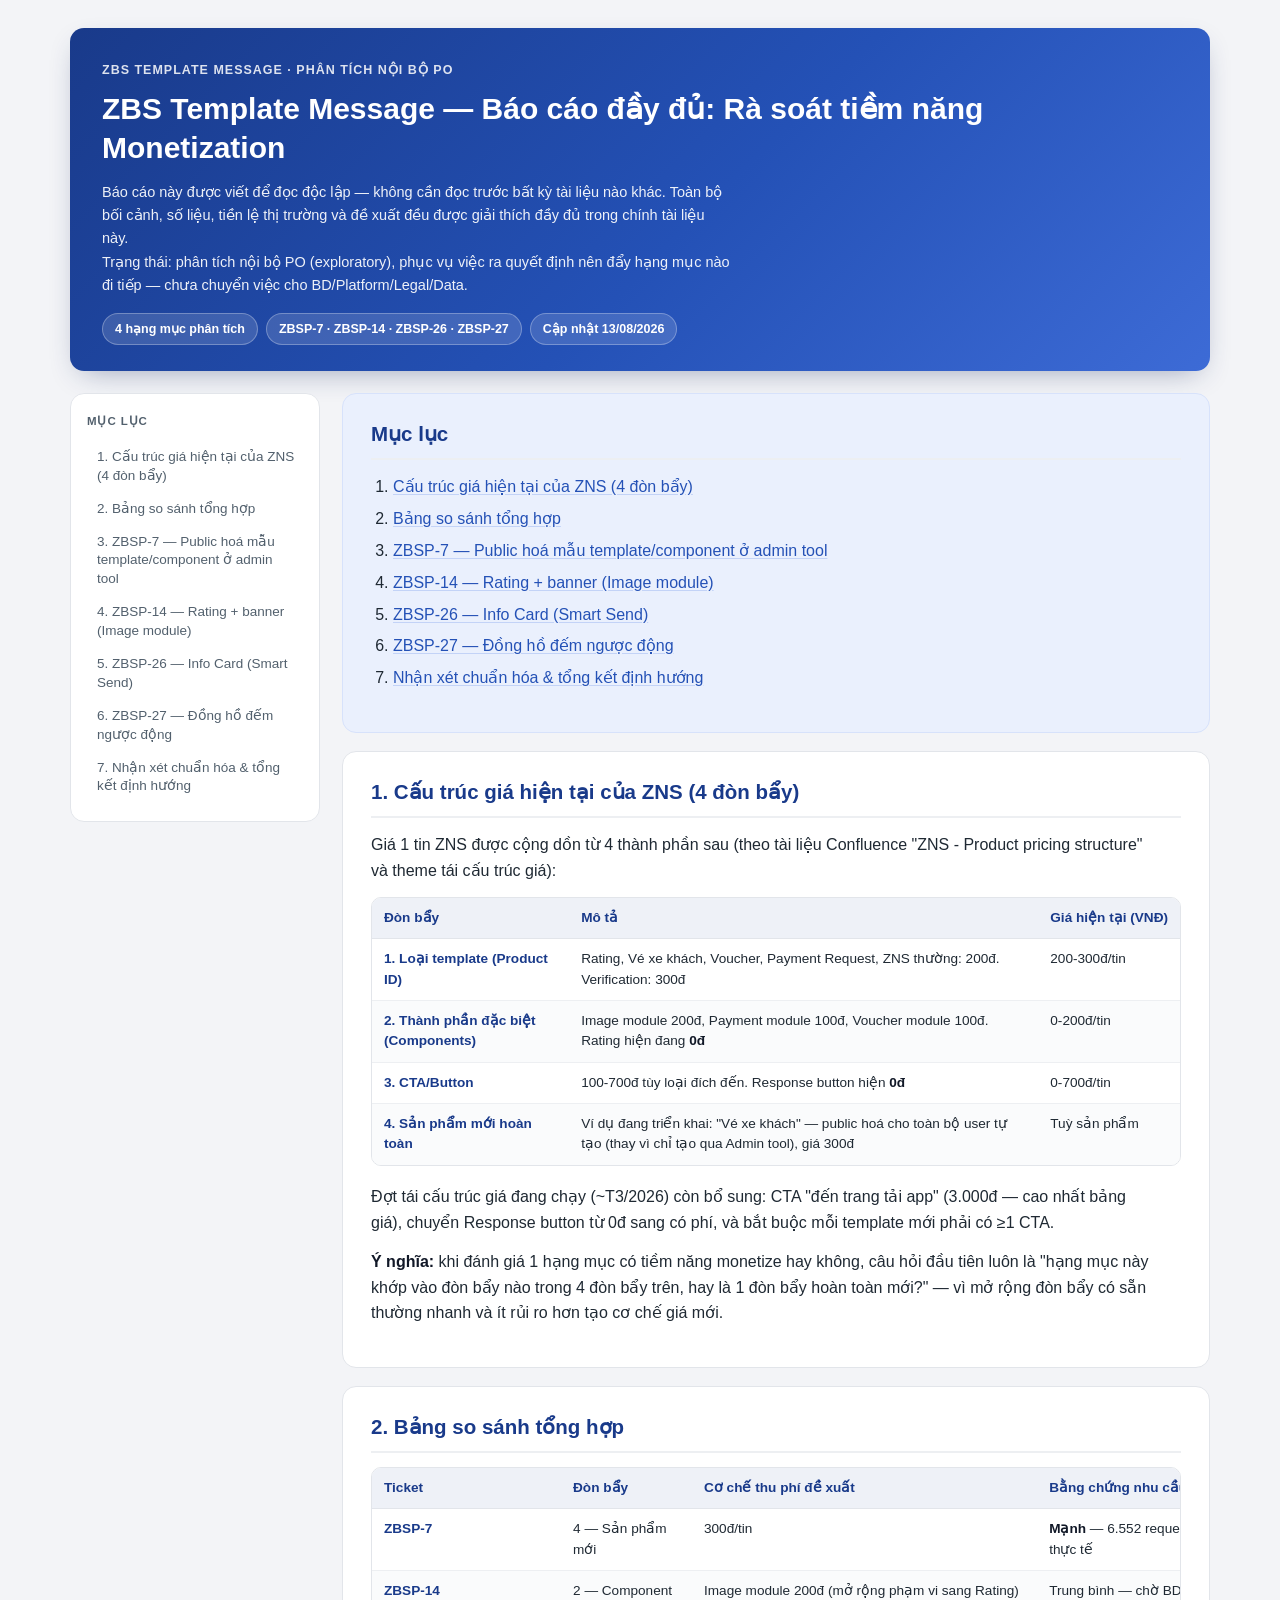
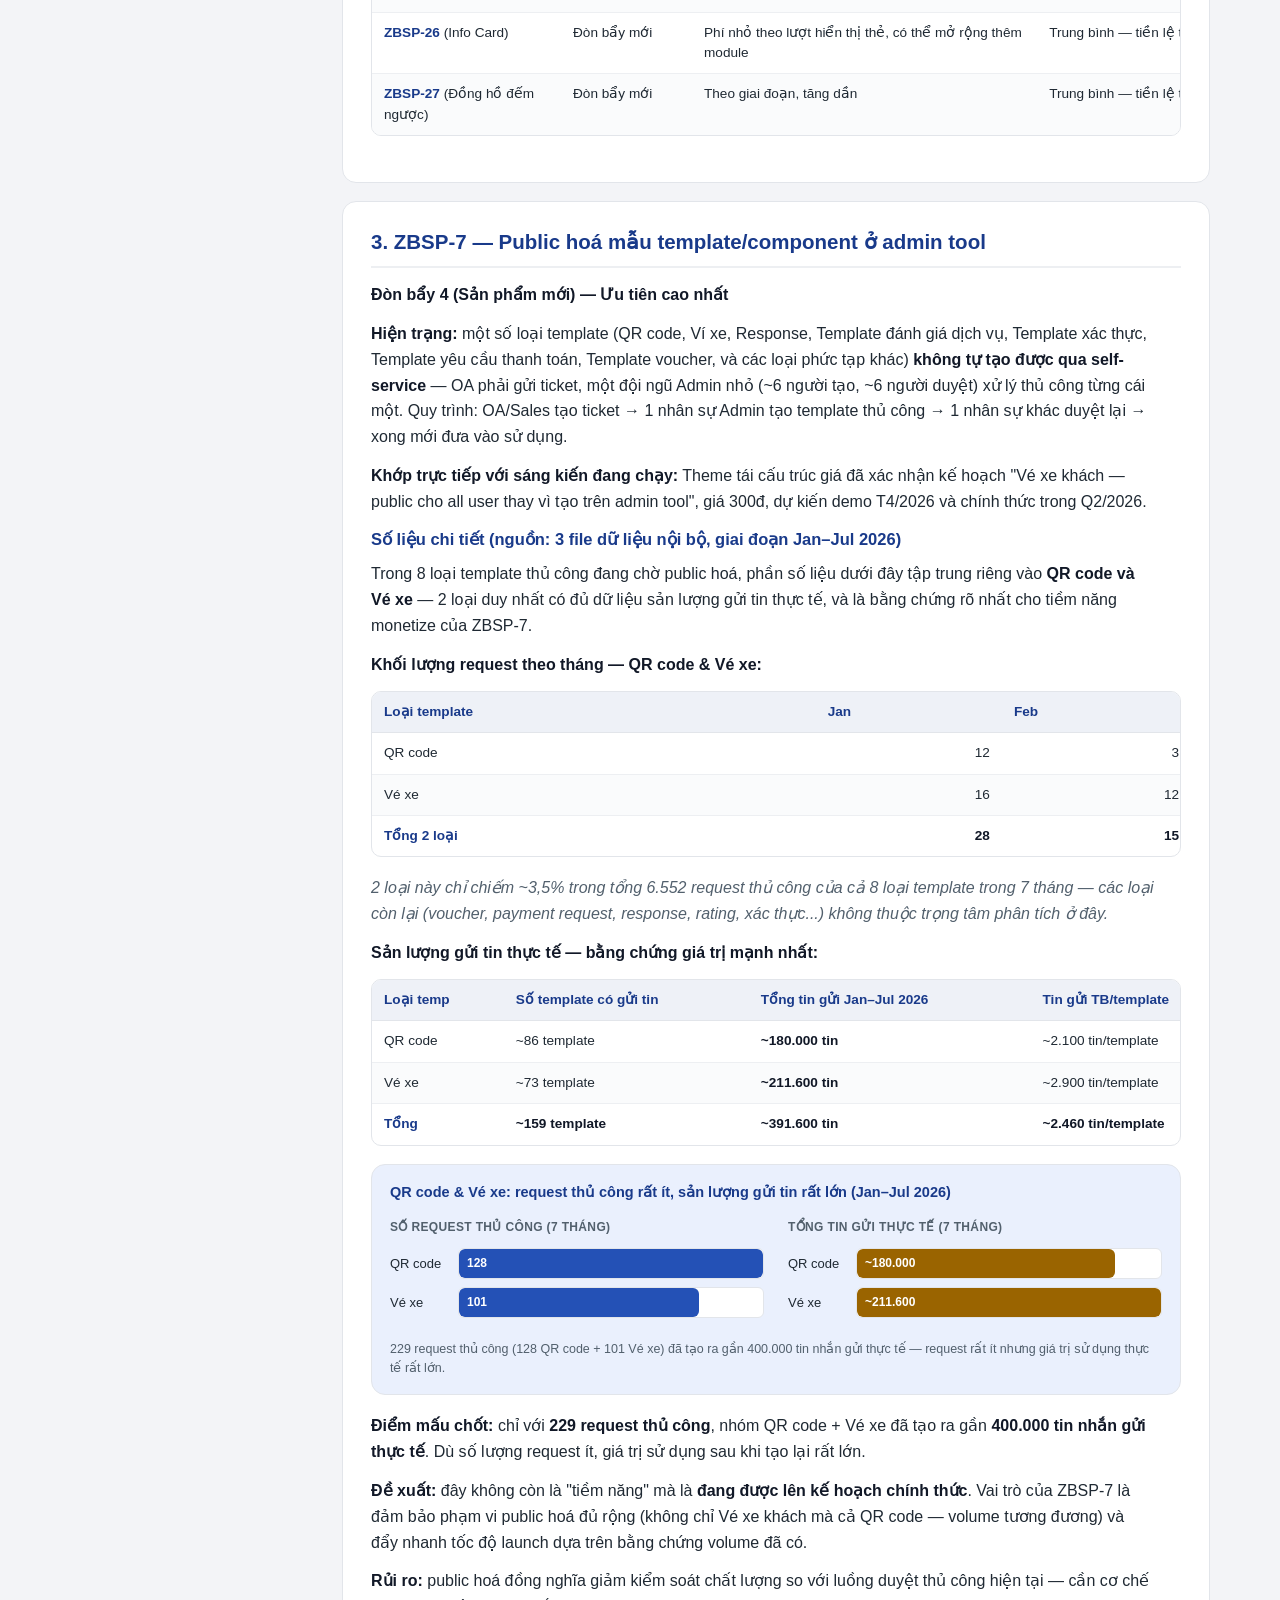
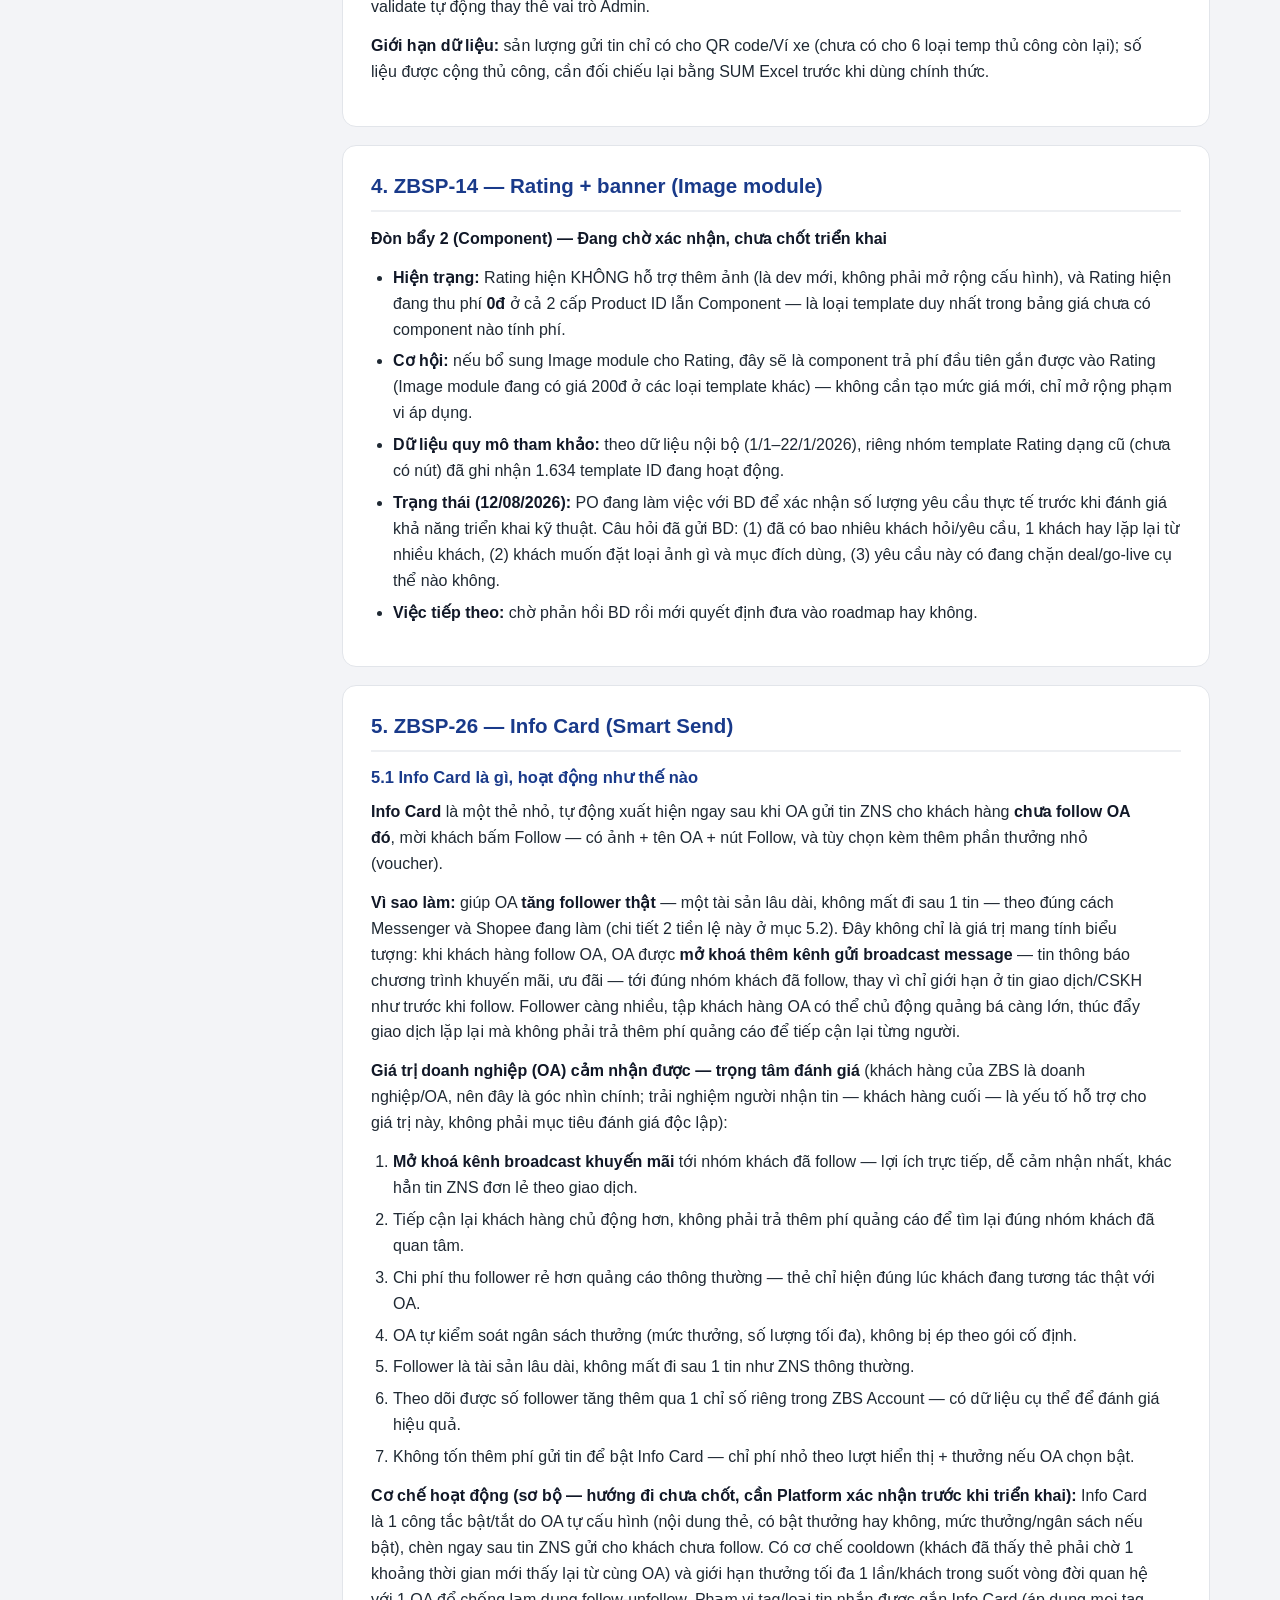
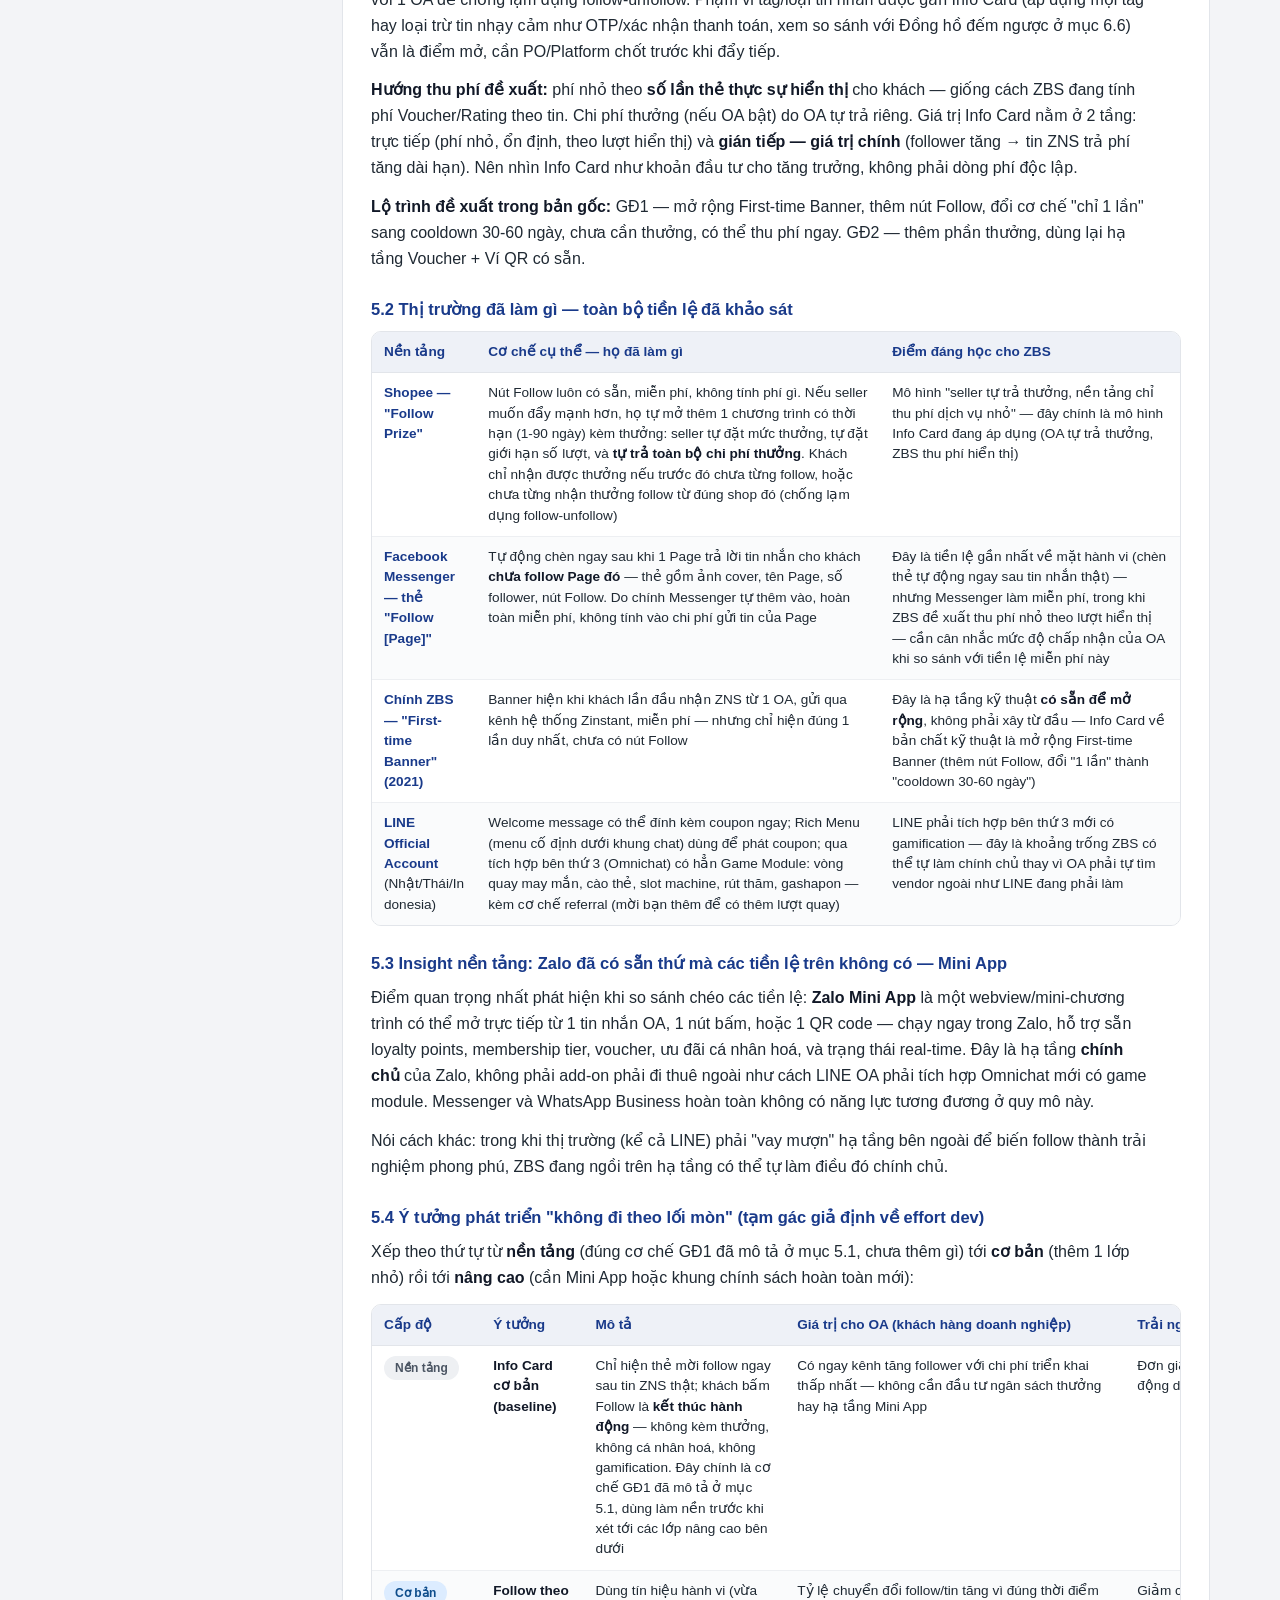
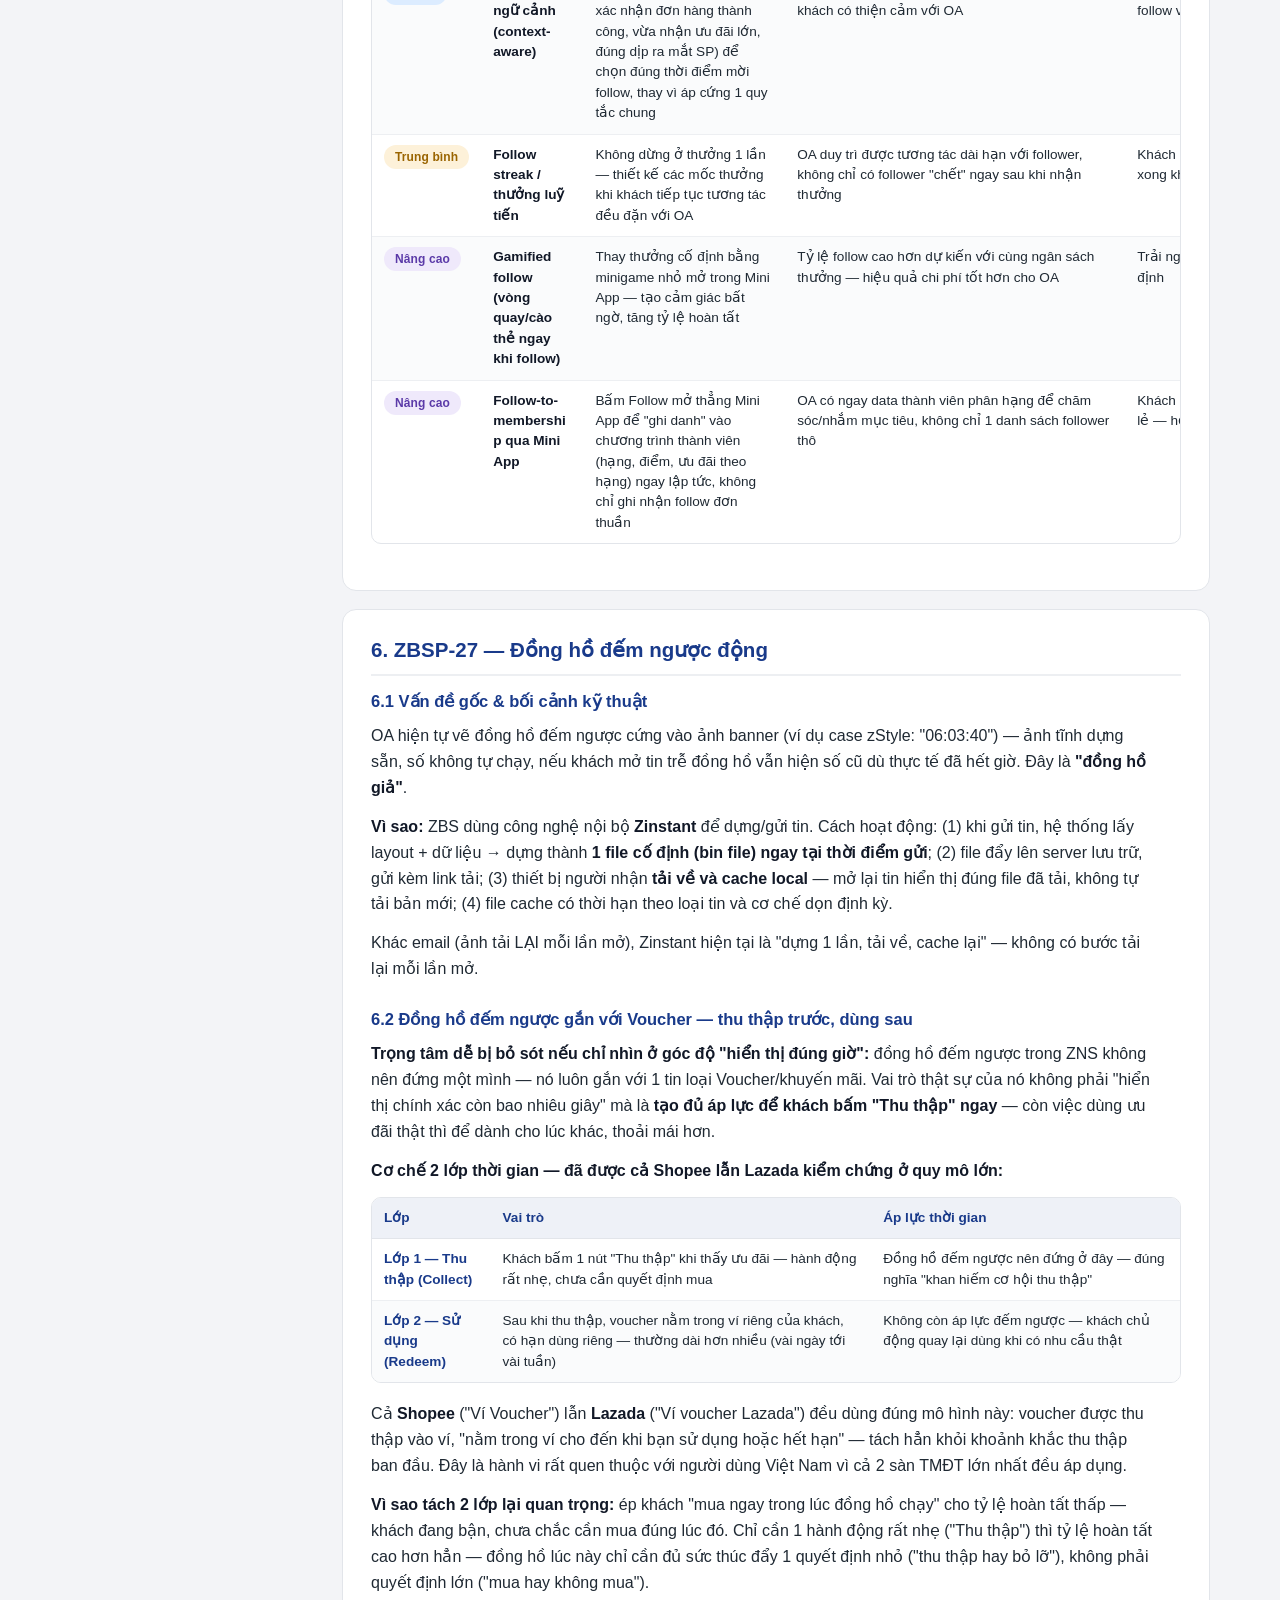
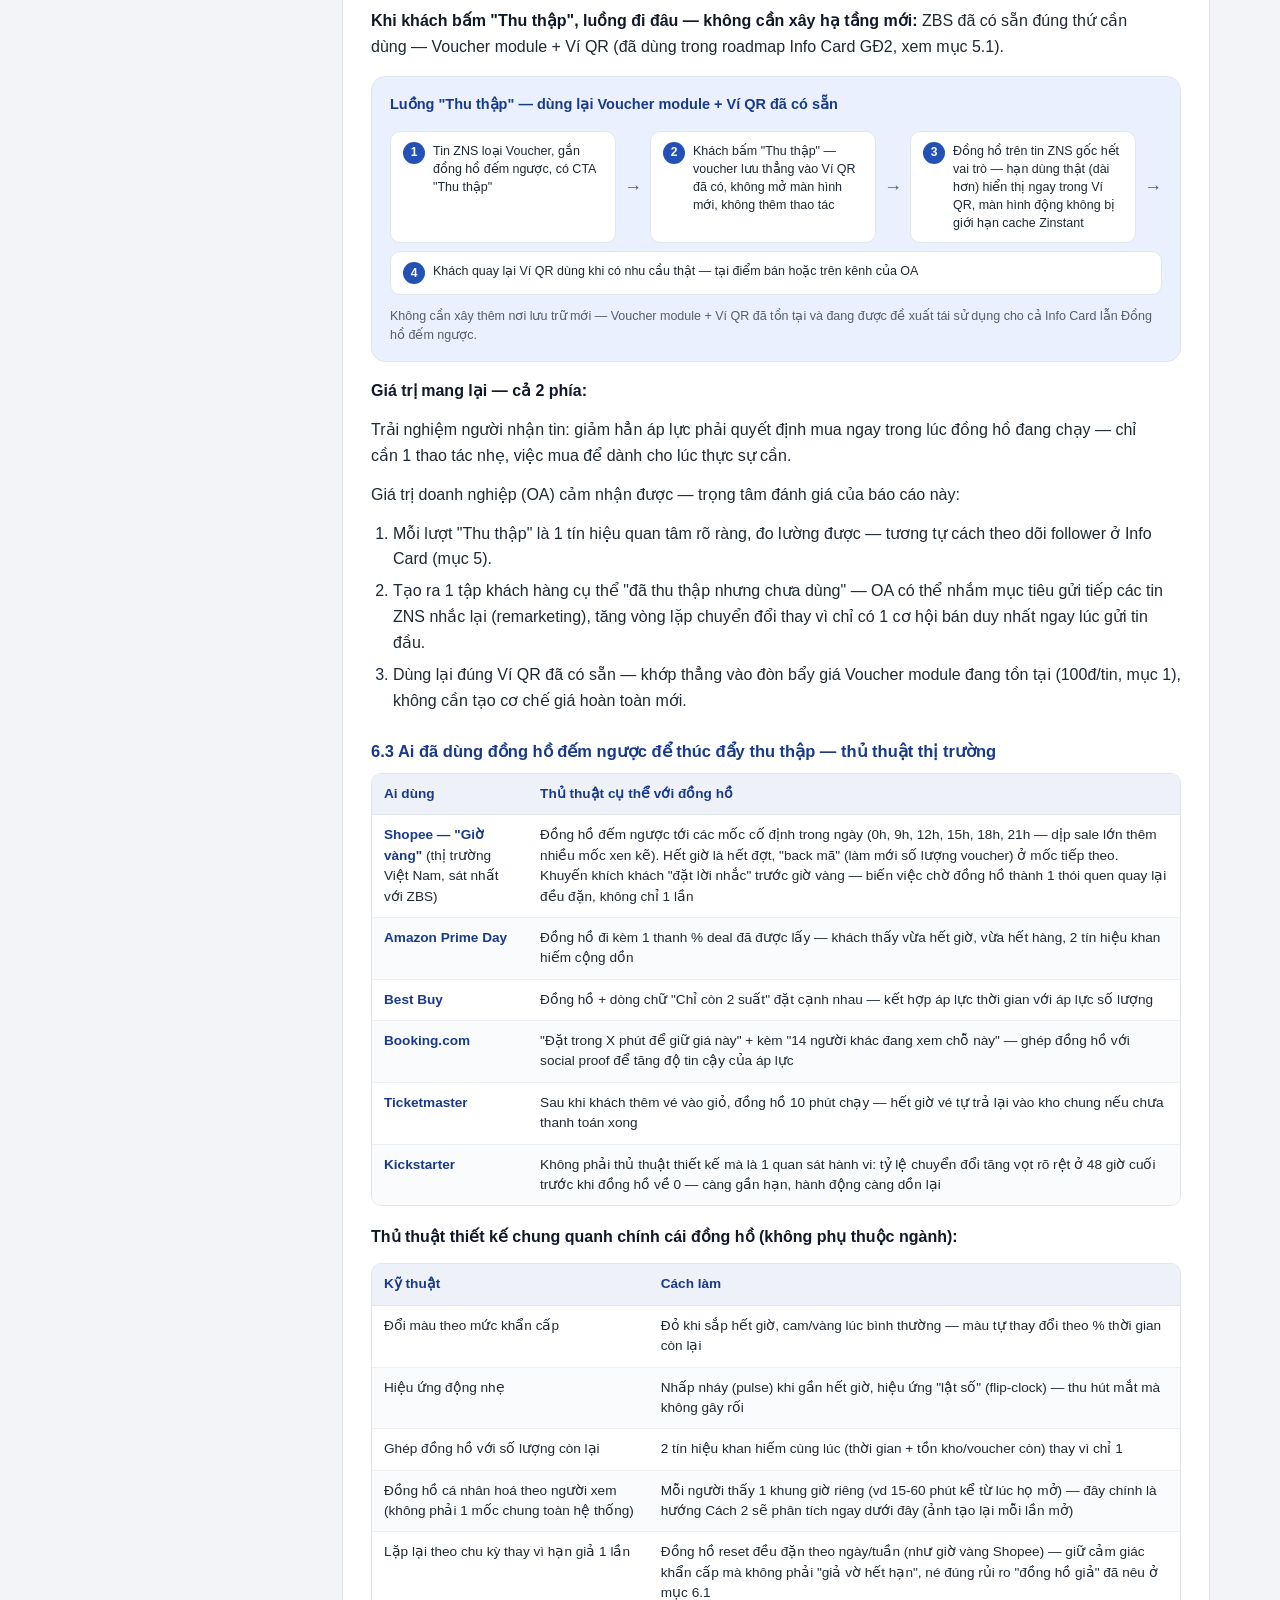
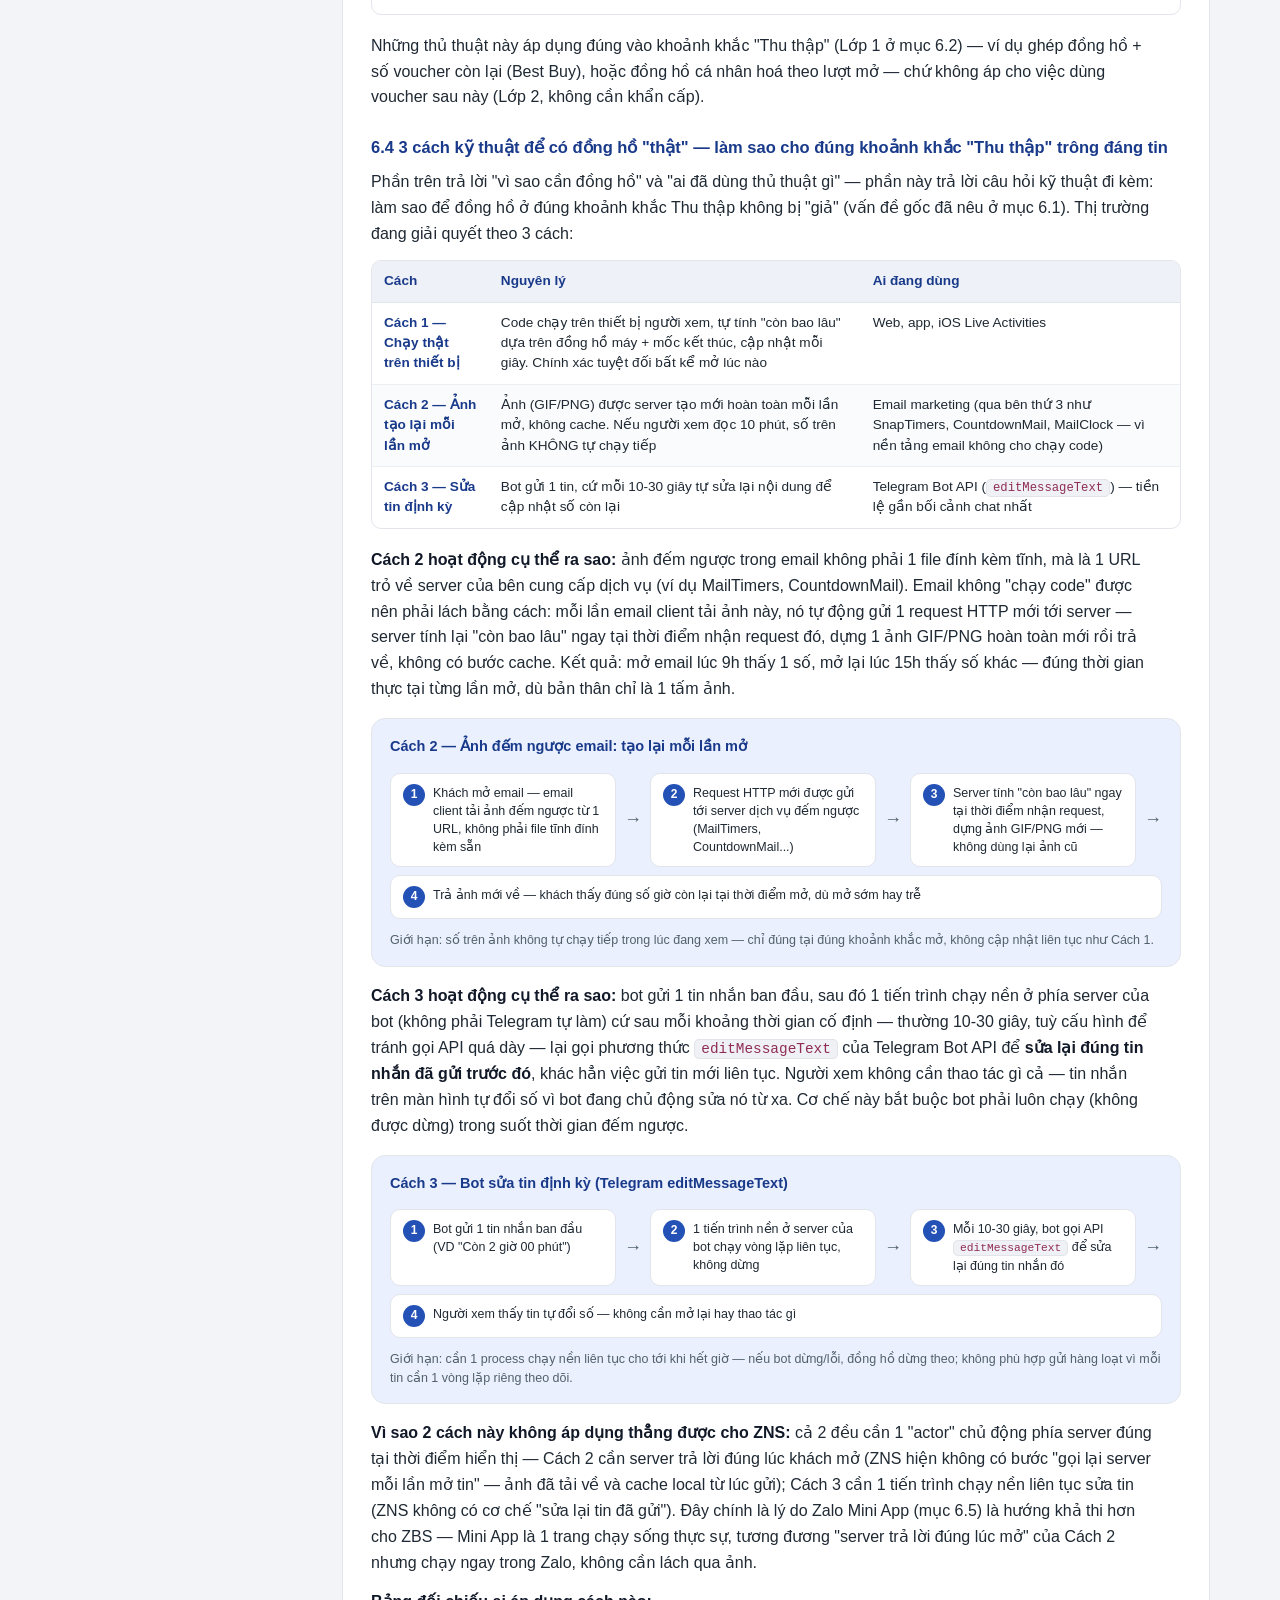
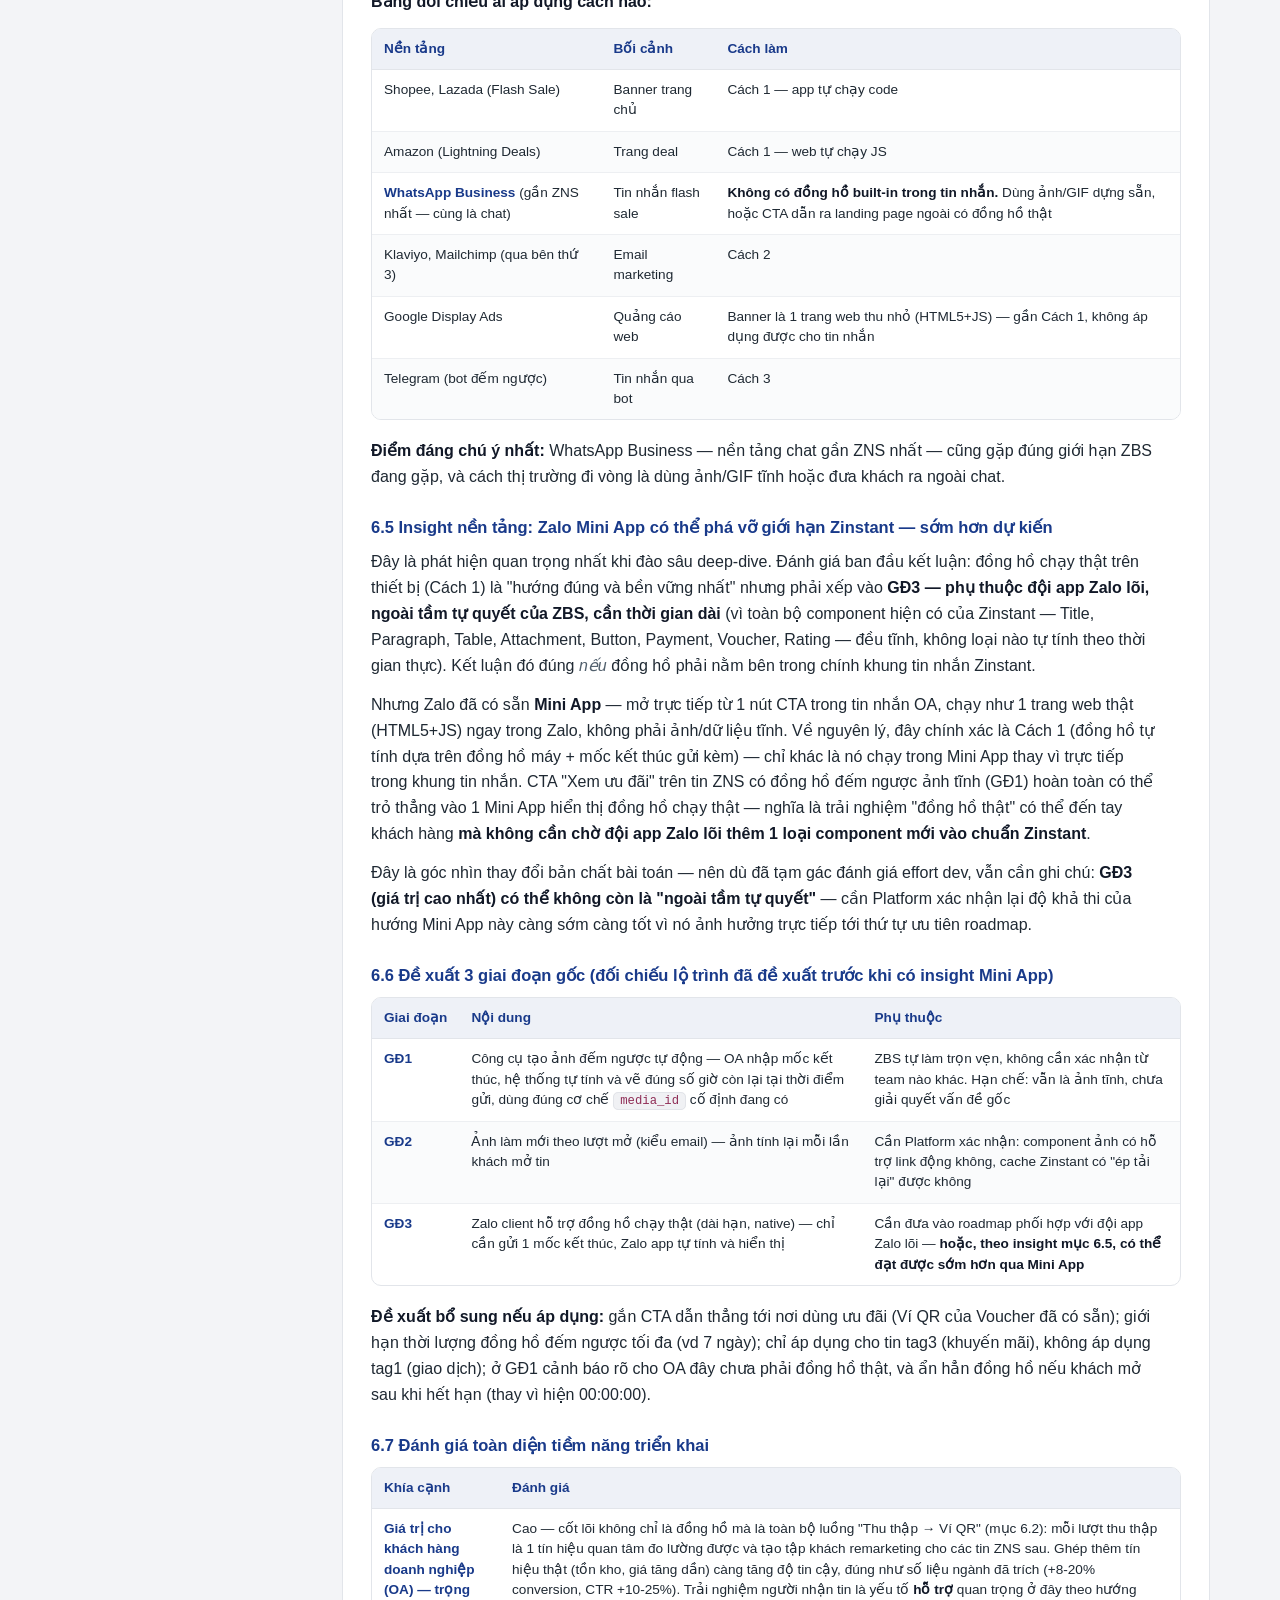
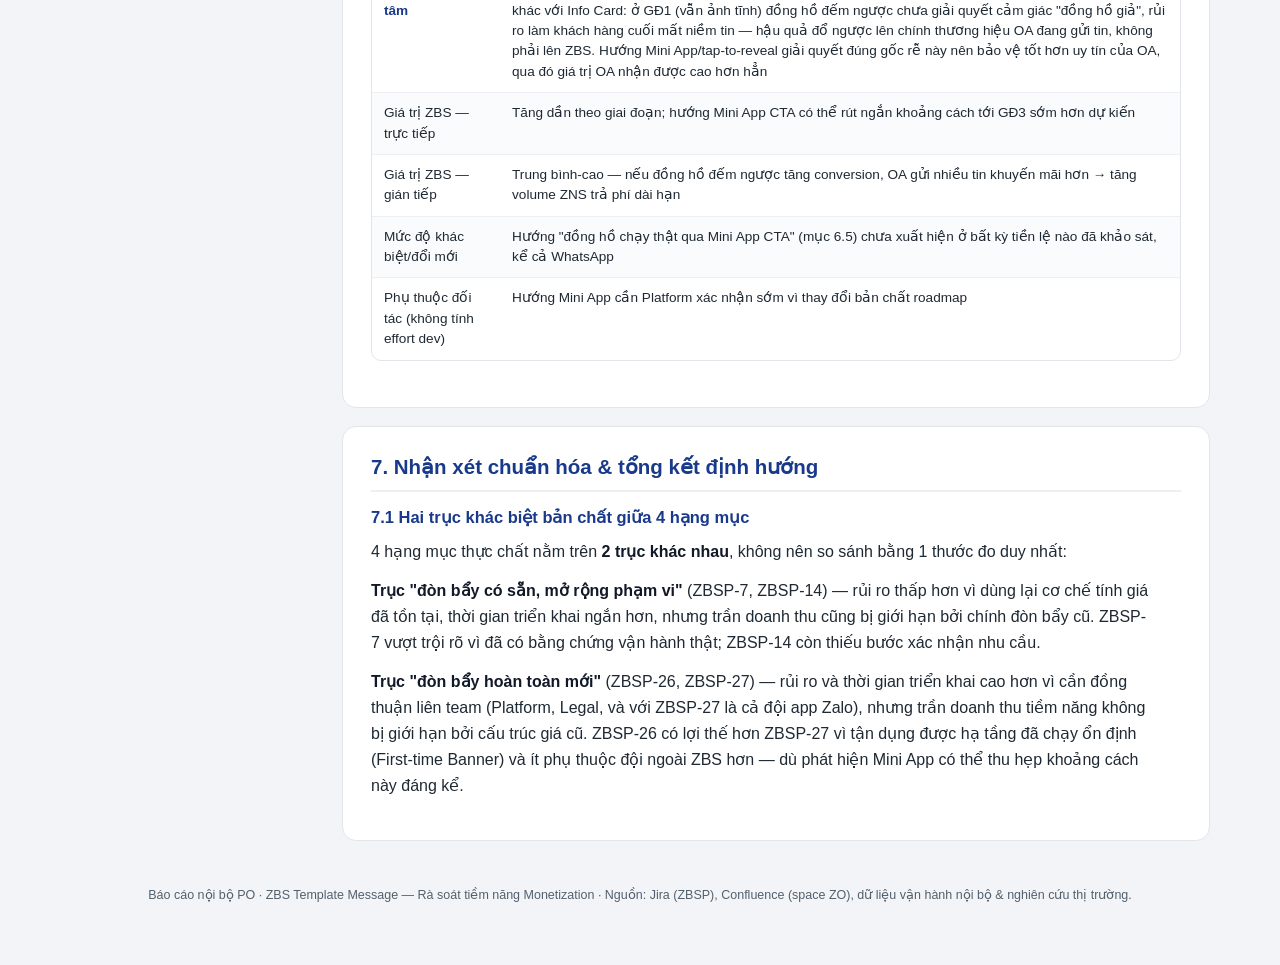
==== reports/zbs-template-monetization-baocao.html @ 9902a522 "Tổng hợp công việc huongtx — task tracking site (hôm nay/tuần này/roadmap) Co-Authored-By: Claude So" ====
<!doctype html>
<html lang="vi">
<head>
<meta charset="utf-8" />
<meta name="viewport" content="width=device-width, initial-scale=1" />
<title>ZBS Template Message — Báo cáo đầy đủ: Rà soát tiềm năng Monetization</title>
<style>
  :root{
    --ink:#1f2933;
    --ink-soft:#52606d;
    --line:#e2e5ea;
    --line-soft:#edeff2;
    --bg:#f3f4f7;
    --card:#ffffff;
    --accent:#2451b6;
    --accent-soft:#eaf0fd;
    --accent-ink:#193a8a;
    --amber:#9a6400;
    --amber-bg:#fdf1d9;
    --purple:#5b3aa8;
    --purple-bg:#efe9fb;
    --purple-deep:#3d1f80;
    --purple-deep-bg:#e6ddf9;
    --gray-bg:#eef0f3;
    --gray-ink:#4b5563;
    --radius:14px;
  }

  *,*::before,*::after{ box-sizing:border-box; }

  html{ -webkit-text-size-adjust:100%; }

  body{
    margin:0;
    background:var(--bg);
    color:var(--ink);
    font-family:"Segoe UI","Inter",Roboto,"Helvetica Neue",Arial,sans-serif;
    line-height:1.62;
    font-size:16px;
  }

  .report-shell{
    max-width:1180px;
    margin:0 auto;
    padding:28px 20px 60px;
  }

  /* ---------- Header ---------- */
  .report-header{
    background:linear-gradient(135deg,#193a8a 0%,#2451b6 55%,#3d6bd6 100%);
    color:#fff;
    border-radius:var(--radius);
    padding:32px 32px 26px;
    margin-bottom:22px;
    box-shadow:0 10px 30px -12px rgba(24,44,97,.45);
  }
  .report-kicker{
    text-transform:uppercase;
    letter-spacing:.08em;
    font-size:12.5px;
    font-weight:600;
    opacity:.85;
    margin:0 0 10px;
  }
  .report-title{
    margin:0 0 14px;
    font-size:clamp(22px,3vw,30px);
    line-height:1.28;
    font-weight:700;
    max-width:56ch;
  }
  .report-meta{
    margin:0;
    font-size:14.5px;
    line-height:1.6;
    color:rgba(255,255,255,.92);
    max-width:78ch;
  }
  .report-meta strong{ color:#fff; }
  .report-chips{
    display:flex;
    flex-wrap:wrap;
    gap:8px;
    margin-top:16px;
  }
  .chip{
    display:inline-flex;
    align-items:center;
    gap:6px;
    background:rgba(255,255,255,.14);
    border:1px solid rgba(255,255,255,.28);
    color:#fff;
    padding:5px 12px;
    border-radius:999px;
    font-size:12.5px;
    font-weight:600;
  }

  /* ---------- Layout ---------- */
  .report-layout{
    display:grid;
    grid-template-columns:250px minmax(0,1fr);
    gap:22px;
    align-items:start;
  }

  .report-nav{
    position:sticky;
    top:20px;
    background:var(--card);
    border:1px solid var(--line);
    border-radius:var(--radius);
    padding:18px 16px;
    max-height:calc(100vh - 40px);
    overflow-y:auto;
  }
  .report-nav-title{
    font-size:11.5px;
    text-transform:uppercase;
    letter-spacing:.08em;
    font-weight:700;
    color:var(--ink-soft);
    margin:0 0 10px;
  }
  .report-nav ol{
    list-style:none;
    margin:0;
    padding:0;
    counter-reset:navcount;
  }
  .report-nav li{ margin:0; }
  .report-nav a{
    display:block;
    padding:7px 8px;
    border-radius:8px;
    color:var(--ink-soft);
    text-decoration:none;
    font-size:13.5px;
    line-height:1.4;
    border-left:2px solid transparent;
  }
  .report-nav a:hover{
    background:var(--accent-soft);
    color:var(--accent-ink);
    border-left-color:var(--accent);
  }

  .report-nav-mobile{ display:none; }

  /* ---------- Main content ---------- */
  .report-root{ min-width:0; }

  .report-section{
    background:var(--card);
    border:1px solid var(--line);
    border-radius:var(--radius);
    padding:26px 28px 28px;
    margin-bottom:18px;
    overflow-wrap:break-word;
  }
  .report-section:first-child{
    background:var(--accent-soft);
    border-color:#d7e2fb;
  }

  .report-root h2{
    font-size:20.5px;
    line-height:1.35;
    margin:0 0 14px;
    padding-bottom:10px;
    border-bottom:2px solid var(--line-soft);
    color:var(--accent-ink);
    scroll-margin-top:18px;
  }
  .report-root h3{
    font-size:16.5px;
    line-height:1.4;
    margin:26px 0 10px;
    color:var(--accent-ink);
    scroll-margin-top:18px;
  }
  .report-root h3:first-of-type{ margin-top:6px; }

  .report-root p{ margin:0 0 13px; max-width:88ch; }
  .report-root ul, .report-root ol{ margin:0 0 13px; padding-left:22px; }
  .report-root li{ margin:0 0 6px; }
  .report-root li:last-child{ margin-bottom:0; }
  .report-root li > p{ margin:0; }

  .report-root a{ color:var(--accent); text-decoration:underline; text-decoration-color:#c3d3f7; text-underline-offset:2px; }
  .report-root a:hover{ text-decoration-color:currentColor; }

  .report-root strong{ color:#111827; font-weight:700; }

  .report-root code{
    background:#f0f1f4;
    border:1px solid #e2e4e9;
    border-radius:5px;
    padding:1px 6px;
    font-size:.9em;
    font-family:"SFMono-Regular",Consolas,"Liberation Mono",Menlo,monospace;
    color:#8f2d56;
  }

  .report-root blockquote{
    margin:0 0 13px;
    padding:10px 16px;
    border-left:3px solid var(--accent);
    background:var(--accent-soft);
    border-radius:0 8px 8px 0;
    color:var(--ink-soft);
  }
  .report-root blockquote p{ margin:0 0 6px; }
  .report-root blockquote p:last-child{ margin-bottom:0; }

  .report-root hr{ display:none; }

  em{ font-style:italic; color:var(--ink-soft); }

  /* ---------- Tables ---------- */
  .table-wrap{
    width:100%;
    max-width:100%;
    overflow-x:auto;
    -webkit-overflow-scrolling:touch;
    margin:4px 0 18px;
    border:1px solid var(--line);
    border-radius:10px;
    scrollbar-width:thin;
    scrollbar-color:#b7c2d6 #f1f3f6;
  }
  .table-wrap::-webkit-scrollbar{ height:9px; }
  .table-wrap::-webkit-scrollbar-track{ background:#f1f3f6; }
  .table-wrap::-webkit-scrollbar-thumb{ background:#b7c2d6; border-radius:6px; }
  .table-wrap::-webkit-scrollbar-thumb:hover{ background:#8fa0bd; }
  table{
    width:100%;
    min-width:640px;
    border-collapse:collapse;
    font-size:13.6px;
    line-height:1.5;
  }
  thead th{
    position:sticky;
    top:0;
    background:#eef1f7;
    color:var(--accent-ink);
    text-align:left;
    font-weight:700;
    padding:10px 12px;
    border-bottom:1px solid var(--line);
    white-space:nowrap;
  }
  tbody td{
    padding:10px 12px;
    border-bottom:1px solid var(--line-soft);
    vertical-align:top;
    overflow-wrap:anywhere;
  }
  tbody tr:last-child td{ border-bottom:none; }
  tbody tr:nth-child(even){ background:#fafbfc; }
  tbody tr:hover{ background:#f3f6fd; }

  td.num{
    text-align:right;
    font-variant-numeric:tabular-nums;
    white-space:nowrap;
    font-feature-settings:"tnum" 1;
  }

  /* first column of comparison-style tables reads as a row label */
  table tr td:first-child strong{ color:var(--accent-ink); }

  /* ---------- Mini bar chart block ---------- */
  .chart-block{
    margin:18px 0;
    padding:16px 18px;
    background:var(--accent-soft);
    border:1px solid var(--line);
    border-radius:var(--radius);
  }
  .chart-block-title{
    font-weight:700;
    color:var(--accent-ink);
    margin-bottom:14px;
    font-size:14.5px;
  }
  .mini-chart-grid{
    display:grid;
    grid-template-columns:1fr 1fr;
    gap:24px;
  }
  .mini-chart-label{
    font-size:12px;
    font-weight:700;
    color:var(--ink-soft);
    margin-bottom:10px;
    text-transform:uppercase;
    letter-spacing:.03em;
  }
  .bar-row{
    display:flex;
    align-items:center;
    gap:8px;
    margin-bottom:8px;
  }
  .bar-name{
    width:60px;
    flex:0 0 auto;
    font-size:13px;
    color:var(--ink);
  }
  .bar-track{
    flex:1;
    min-width:0;
    background:#fff;
    border-radius:6px;
    border:1px solid var(--line);
    overflow:hidden;
  }
  .bar-fill{
    display:inline-block;
    background:var(--accent);
    color:#fff;
    font-size:12px;
    font-weight:700;
    padding:5px 8px;
    white-space:nowrap;
    border-radius:6px;
  }
  .bar-fill.alt{ background:var(--amber); }
  .chart-block-note{
    margin-top:14px;
    font-size:12.5px;
    color:var(--ink-soft);
    line-height:1.5;
  }
  @media (max-width:640px){
    .mini-chart-grid{ grid-template-columns:1fr; gap:18px; }
  }

  /* ---------- Flow diagram (step-by-step mechanism) ---------- */
  .flow-diagram{
    margin:16px 0;
    padding:16px 18px;
    background:var(--accent-soft);
    border:1px solid var(--line);
    border-radius:var(--radius);
  }
  .flow-diagram-title{
    font-weight:700;
    color:var(--accent-ink);
    margin-bottom:14px;
    font-size:14.5px;
  }
  .flow-steps{
    display:flex;
    align-items:stretch;
    gap:8px;
    flex-wrap:wrap;
  }
  .flow-step{
    flex:1 1 170px;
    min-width:150px;
    background:#fff;
    border:1px solid var(--line);
    border-radius:10px;
    padding:10px 12px;
    display:flex;
    gap:8px;
    align-items:flex-start;
  }
  .flow-step-num{
    flex:0 0 auto;
    width:22px;
    height:22px;
    border-radius:50%;
    background:var(--accent);
    color:#fff;
    font-size:12px;
    font-weight:700;
    display:flex;
    align-items:center;
    justify-content:center;
  }
  .flow-step-text{
    font-size:12.5px;
    line-height:1.45;
    color:var(--ink);
  }
  .flow-arrow{
    flex:0 0 auto;
    align-self:center;
    color:var(--ink-soft);
    font-size:18px;
    font-weight:700;
  }
  .flow-diagram-note{
    margin-top:12px;
    font-size:12.5px;
    color:var(--ink-soft);
    line-height:1.5;
  }
  @media (max-width:768px){
    .flow-steps{ flex-direction:column; }
    .flow-arrow{ transform:rotate(90deg); align-self:flex-start; margin-left:10px; }
  }

  /* ---------- Badges (Cấp độ) ---------- */
  .badge{
    display:inline-block;
    padding:3px 11px;
    border-radius:999px;
    font-size:12px;
    font-weight:700;
    white-space:nowrap;
    letter-spacing:.01em;
  }
  .badge-foundation{ background:var(--gray-bg); color:var(--gray-ink); }
  .badge-basic{ background:#dcecff; color:#0d4d8c; }
  .badge-medium{ background:var(--amber-bg); color:var(--amber); }
  .badge-advanced{ background:var(--purple-bg); color:var(--purple); }
  .badge-advanced-max{ background:var(--purple-deep-bg); color:var(--purple-deep); }

  /* ---------- Footer ---------- */
  .report-footer{
    margin-top:10px;
    padding:16px 4px 0;
    color:var(--ink-soft);
    font-size:12.5px;
    text-align:center;
  }

  /* ---------- Responsive ---------- */
  @media (max-width:960px){
    .report-layout{ grid-template-columns:1fr; }
    .report-nav{ display:none; }
    .report-nav-mobile{
      display:block;
      background:var(--card);
      border:1px solid var(--line);
      border-radius:var(--radius);
      padding:6px 16px;
      margin-bottom:18px;
    }
    .report-nav-mobile summary{
      cursor:pointer;
      padding:10px 0;
      font-weight:700;
      font-size:13.5px;
      color:var(--accent-ink);
      list-style:none;
    }
    .report-nav-mobile summary::-webkit-details-marker{ display:none; }
    .report-nav-mobile ol{ list-style:none; margin:0; padding:0 0 12px; }
    .report-nav-mobile a{
      display:block;
      padding:8px 4px;
      color:var(--ink-soft);
      text-decoration:none;
      font-size:13.5px;
      border-top:1px solid var(--line-soft);
    }
  }

  @media (max-width:640px){
    .report-shell{ padding:16px 12px 40px; }
    .report-header{ padding:22px 18px 18px; }
    .report-section{ padding:18px 16px 20px; }
    .report-root h2{ font-size:18.5px; }
    table{ font-size:12.8px; }
  }

  /* ---------- Print ---------- */
  @media print{
    body{ background:#fff; }
    .report-shell{ max-width:100%; padding:0; }
    .report-header{
      color:#111;
      background:#fff !important;
      border:1px solid #ccc;
      box-shadow:none;
      print-color-adjust:exact;
      -webkit-print-color-adjust:exact;
    }
    .report-title{ color:#111; }
    .report-meta{ color:#333; }
    .chip{ background:#f0f0f0; color:#111; border-color:#ccc; }
    .report-layout{ display:block; }
    .report-nav, .report-nav-mobile{ display:none !important; }
    .report-section{
      border:1px solid #ddd;
      box-shadow:none;
      break-inside:avoid;
      page-break-inside:avoid;
    }
    .table-wrap{ overflow-x:visible; border:1px solid #ddd; }
    table{ min-width:0 !important; width:100% !important; table-layout:fixed; font-size:10.5px; }
    table td, table th{ overflow-wrap:anywhere; word-break:break-word; }
    thead th{ position:static; background:#eee !important; white-space:normal !important; print-color-adjust:exact; -webkit-print-color-adjust:exact; }
    .chart-block{ background:#f4f4f4 !important; break-inside:avoid; page-break-inside:avoid; print-color-adjust:exact; -webkit-print-color-adjust:exact; }
    .bar-fill{ print-color-adjust:exact; -webkit-print-color-adjust:exact; }
    .flow-diagram{ background:#f4f4f4 !important; break-inside:avoid; page-break-inside:avoid; print-color-adjust:exact; -webkit-print-color-adjust:exact; }
    .flow-step-num{ print-color-adjust:exact; -webkit-print-color-adjust:exact; }
    .flow-steps{ flex-direction:column; align-items:stretch; }
    .flow-step{ flex:0 0 auto; }
    .flow-arrow{ display:none; }
    td.num{ white-space:normal !important; }
    a{ color:#111; text-decoration:underline; }
    .badge{ print-color-adjust:exact; -webkit-print-color-adjust:exact; }
  }
</style>
</head>
<body>
<div class="report-shell">

  <header class="report-header">
    <p class="report-kicker">ZBS Template Message · Phân tích nội bộ PO</p>
    <h1 class="report-title">ZBS Template Message — Báo cáo đầy đủ: Rà soát tiềm năng Monetization</h1>
    <p class="report-meta">Báo cáo này được viết để đọc độc lập — không cần đọc trước bất kỳ tài liệu nào khác. Toàn bộ bối cảnh, số liệu, tiền lệ thị trường và đề xuất đều được giải thích đầy đủ trong chính tài liệu này.</p>
    <p class="report-meta">Trạng thái: phân tích nội bộ PO (exploratory), phục vụ việc ra quyết định nên đẩy hạng mục nào đi tiếp — chưa chuyển việc cho BD/Platform/Legal/Data.</p>
    <div class="report-chips">
      <span class="chip">4 hạng mục phân tích</span>
      <span class="chip">ZBSP-7 · ZBSP-14 · ZBSP-26 · ZBSP-27</span>
      <span class="chip">Cập nhật 13/08/2026</span>
    </div>
  </header>

  <details class="report-nav-mobile">
    <summary>Mục lục nhanh</summary>
    <ol>
<li><a href="#1-cấu-trúc-giá-hiện-tại-của-zns-4-đòn-bẩy">1. Cấu trúc giá hiện tại của ZNS (4 đòn bẩy)</a></li>
<li><a href="#2-bảng-so-sánh-tổng-hợp">2. Bảng so sánh tổng hợp</a></li>
<li><a href="#3-zbsp-7--public-hoá-mẫu-templatecomponent-ở-admin-tool">3. ZBSP-7 — Public hoá mẫu template/component ở admin tool</a></li>
<li><a href="#4-zbsp-14--rating--banner-image-module">4. ZBSP-14 — Rating + banner (Image module)</a></li>
<li><a href="#5-zbsp-26--info-card-smart-send">5. ZBSP-26 — Info Card (Smart Send)</a></li>
<li><a href="#6-zbsp-27--đồng-hồ-đếm-ngược-động">6. ZBSP-27 — Đồng hồ đếm ngược động</a></li>
<li><a href="#7-nhận-xét-chuẩn-hóa--tổng-kết-định-hướng">7. Nhận xét chuẩn hóa & tổng kết định hướng</a></li>
    </ol>
  </details>

  <div class="report-layout">
    <nav class="report-nav">
      <p class="report-nav-title">Mục lục</p>
      <ol>
<li><a href="#1-cấu-trúc-giá-hiện-tại-của-zns-4-đòn-bẩy">1. Cấu trúc giá hiện tại của ZNS (4 đòn bẩy)</a></li>
<li><a href="#2-bảng-so-sánh-tổng-hợp">2. Bảng so sánh tổng hợp</a></li>
<li><a href="#3-zbsp-7--public-hoá-mẫu-templatecomponent-ở-admin-tool">3. ZBSP-7 — Public hoá mẫu template/component ở admin tool</a></li>
<li><a href="#4-zbsp-14--rating--banner-image-module">4. ZBSP-14 — Rating + banner (Image module)</a></li>
<li><a href="#5-zbsp-26--info-card-smart-send">5. ZBSP-26 — Info Card (Smart Send)</a></li>
<li><a href="#6-zbsp-27--đồng-hồ-đếm-ngược-động">6. ZBSP-27 — Đồng hồ đếm ngược động</a></li>
<li><a href="#7-nhận-xét-chuẩn-hóa--tổng-kết-định-hướng">7. Nhận xét chuẩn hóa & tổng kết định hướng</a></li>
      </ol>
    </nav>

    <main class="report-root">



<section class="report-section" id="sec-mục-lục"><h2 id="mục-lục">Mục lục</h2>
<ol type="1">
<li><a href="#1-cấu-trúc-giá-hiện-tại-của-zns-4-đòn-bẩy">Cấu trúc giá hiện tại của ZNS (4 đòn bẩy)</a></li>
<li><a href="#2-bảng-so-sánh-tổng-hợp">Bảng so sánh tổng hợp</a></li>
<li><a href="#3-zbsp-7--public-hoá-mẫu-templatecomponent-ở-admin-tool">ZBSP-7 — Public hoá mẫu template/component ở admin tool</a></li>
<li><a href="#4-zbsp-14--rating--banner-image-module">ZBSP-14 — Rating + banner (Image module)</a></li>
<li><a href="#5-zbsp-26--info-card-smart-send">ZBSP-26 — Info Card (Smart Send)</a></li>
<li><a href="#6-zbsp-27--đồng-hồ-đếm-ngược-động">ZBSP-27 — Đồng hồ đếm ngược động</a></li>
<li><a href="#7-nhận-xét-chuẩn-hóa--tổng-kết-định-hướng">Nhận xét chuẩn hóa &amp; tổng kết định hướng</a></li>
</ol>
<hr/>
</section><section class="report-section" id="sec-1-cấu-trúc-giá-hiện-tại-của-zns-4-đòn-bẩy"><h2 id="1-cấu-trúc-giá-hiện-tại-của-zns-4-đòn-bẩy">1. Cấu trúc giá hiện tại của ZNS (4 đòn bẩy)</h2>
<p>Giá 1 tin ZNS được cộng dồn từ 4 thành phần sau (theo tài liệu Confluence "ZNS - Product pricing structure" và theme tái cấu trúc giá):</p>
<div class="table-wrap"><table style="min-width:660px">
<thead>
<tr class="header">
<th>Đòn bẩy</th>
<th>Mô tả</th>
<th>Giá hiện tại (VNĐ)</th>
</tr>
</thead>
<tbody>
<tr class="odd">
<td><strong>1. Loại template (Product ID)</strong></td>
<td>Rating, Vé xe khách, Voucher, Payment Request, ZNS thường: 200đ. Verification: 300đ</td>
<td>200-300đ/tin</td>
</tr>
<tr class="even">
<td><strong>2. Thành phần đặc biệt (Components)</strong></td>
<td>Image module 200đ, Payment module 100đ, Voucher module 100đ. Rating hiện đang <strong>0đ</strong></td>
<td>0-200đ/tin</td>
</tr>
<tr class="odd">
<td><strong>3. CTA/Button</strong></td>
<td>100-700đ tùy loại đích đến. Response button hiện <strong>0đ</strong></td>
<td>0-700đ/tin</td>
</tr>
<tr class="even">
<td><strong>4. Sản phẩm mới hoàn toàn</strong></td>
<td>Ví dụ đang triển khai: "Vé xe khách" — public hoá cho toàn bộ user tự tạo (thay vì chỉ tạo qua Admin tool), giá 300đ</td>
<td>Tuỳ sản phẩm</td>
</tr>
</tbody>
</table></div>
<p>Đợt tái cấu trúc giá đang chạy (~T3/2026) còn bổ sung: CTA "đến trang tải app" (3.000đ — cao nhất bảng giá), chuyển Response button từ 0đ sang có phí, và bắt buộc mỗi template mới phải có ≥1 CTA.</p>
<p><strong>Ý nghĩa:</strong> khi đánh giá 1 hạng mục có tiềm năng monetize hay không, câu hỏi đầu tiên luôn là "hạng mục này khớp vào đòn bẩy nào trong 4 đòn bẩy trên, hay là 1 đòn bẩy hoàn toàn mới?" — vì mở rộng đòn bẩy có sẵn thường nhanh và ít rủi ro hơn tạo cơ chế giá mới.</p>
<hr/>
</section><section class="report-section" id="sec-2-bảng-so-sánh-tổng-hợp"><h2 id="2-bảng-so-sánh-tổng-hợp">2. Bảng so sánh tổng hợp</h2>
<div class="table-wrap"><table style="min-width:1760px">
<thead>
<tr class="header">
<th>Ticket</th>
<th>Đòn bẩy</th>
<th>Cơ chế thu phí đề xuất</th>
<th>Bằng chứng nhu cầu</th>
<th>Tiềm năng DT</th>
<th>Sẵn sàng triển khai</th>
<th>Rủi ro chính</th>
<th>Ưu tiên</th>
</tr>
</thead>
<tbody>
<tr class="odd">
<td><strong>ZBSP-7</strong></td>
<td>4 — Sản phẩm mới</td>
<td>300đ/tin</td>
<td><strong>Mạnh</strong> — 6.552 request/7 tháng, ~391.600 tin gửi thực tế</td>
<td><strong>Cao</strong></td>
<td>Đã trong roadmap chính thức</td>
<td>Giảm kiểm soát chất lượng khi public hoá</td>
<td class="num"><strong>1</strong></td>
</tr>
<tr class="even">
<td><strong>ZBSP-14</strong></td>
<td>2 — Component</td>
<td>Image module 200đ (mở rộng phạm vi sang Rating)</td>
<td>Trung bình — chờ BD</td>
<td>Trung bình</td>
<td>Chờ xác nhận nội bộ (BD)</td>
<td>Là dev mới, effort chưa rõ</td>
<td class="num"><strong>2</strong></td>
</tr>
<tr class="odd">
<td><strong>ZBSP-26</strong> (Info Card)</td>
<td>Đòn bẩy mới</td>
<td>Phí nhỏ theo lượt hiển thị thẻ, có thể mở rộng thêm module</td>
<td>Trung bình — tiền lệ thị trường mạnh</td>
<td><strong>Cao</strong> (chủ yếu gián tiếp, dài hạn)</td>
<td>Cần Platform + Legal xác nhận</td>
<td>Lạm dụng follow-unfollow để ăn thưởng</td>
<td class="num"><strong>3</strong></td>
</tr>
<tr class="even">
<td><strong>ZBSP-27</strong> (Đồng hồ đếm ngược)</td>
<td>Đòn bẩy mới</td>
<td>Theo giai đoạn, tăng dần</td>
<td>Trung bình — tiền lệ thị trường rõ</td>
<td>Trung bình, tăng theo giai đoạn</td>
<td>Multi-phase, phụ thuộc đội ngoài</td>
<td>Đồng hồ đếm ngược giả (chưa cập nhật real-time)</td>
<td class="num"><strong>4</strong></td>
</tr>
</tbody>
</table></div>
<hr/>
</section><section class="report-section" id="sec-3-zbsp-7--public-hoá-mẫu-templatecomponent-ở-admin-tool"><h2 id="3-zbsp-7--public-hoá-mẫu-templatecomponent-ở-admin-tool">3. ZBSP-7 — Public hoá mẫu template/component ở admin tool</h2>
<p><strong>Đòn bẩy 4 (Sản phẩm mới) — Ưu tiên cao nhất</strong></p>
<p><strong>Hiện trạng:</strong> một số loại template (QR code, Ví xe, Response, Template đánh giá dịch vụ, Template xác thực, Template yêu cầu thanh toán, Template voucher, và các loại phức tạp khác) <strong>không tự tạo được qua self-service</strong> — OA phải gửi ticket, một đội ngũ Admin nhỏ (~6 người tạo, ~6 người duyệt) xử lý thủ công từng cái một. Quy trình: OA/Sales tạo ticket → 1 nhân sự Admin tạo template thủ công → 1 nhân sự khác duyệt lại → xong mới đưa vào sử dụng.</p>
<p><strong>Khớp trực tiếp với sáng kiến đang chạy:</strong> Theme tái cấu trúc giá đã xác nhận kế hoạch "Vé xe khách — public cho all user thay vì tạo trên admin tool", giá 300đ, dự kiến demo T4/2026 và chính thức trong Q2/2026.</p>
<h3 id="số-liệu-chi-tiết-nguồn-3-file-dữ-liệu-nội-bộ-giai-đoạn-janjul-2026">Số liệu chi tiết (nguồn: 3 file dữ liệu nội bộ, giai đoạn Jan–Jul 2026)</h3>
<p>Trong 8 loại template thủ công đang chờ public hoá, phần số liệu dưới đây tập trung riêng vào <strong>QR code và Vé xe</strong> — 2 loại duy nhất có đủ dữ liệu sản lượng gửi tin thực tế, và là bằng chứng rõ nhất cho tiềm năng monetize của ZBSP-7.</p>
<p><strong>Khối lượng request theo tháng — QR code &amp; Vé xe:</strong></p>
<div class="table-wrap"><table style="min-width:1980px">
<thead>
<tr class="header">
<th>Loại template</th>
<th>Jan</th>
<th>Feb</th>
<th>Mar</th>
<th>Apr</th>
<th>May</th>
<th>Jun</th>
<th>Jul</th>
<th>Tổng</th>
</tr>
</thead>
<tbody>
<tr class="odd">
<td>QR code</td>
<td class="num">12</td>
<td class="num">3</td>
<td class="num">24</td>
<td class="num">26</td>
<td class="num">41</td>
<td class="num">21</td>
<td class="num">1</td>
<td class="num"><strong>128</strong></td>
</tr>
<tr class="even">
<td>Vé xe</td>
<td class="num">16</td>
<td class="num">12</td>
<td class="num">29</td>
<td class="num">15</td>
<td class="num">18</td>
<td class="num">11</td>
<td class="num">0</td>
<td class="num"><strong>101</strong></td>
</tr>
<tr class="odd">
<td><strong>Tổng 2 loại</strong></td>
<td class="num"><strong>28</strong></td>
<td class="num"><strong>15</strong></td>
<td class="num"><strong>53</strong></td>
<td class="num"><strong>41</strong></td>
<td class="num"><strong>59</strong></td>
<td class="num"><strong>32</strong></td>
<td class="num"><strong>1</strong></td>
<td class="num"><strong>229</strong></td>
</tr>
</tbody>
</table></div>
<p><em>2 loại này chỉ chiếm ~3,5% trong tổng 6.552 request thủ công của cả 8 loại template trong 7 tháng — các loại còn lại (voucher, payment request, response, rating, xác thực...) không thuộc trọng tâm phân tích ở đây.</em></p>
<p><strong>Sản lượng gửi tin thực tế — bằng chứng giá trị mạnh nhất:</strong></p>
<div class="table-wrap"><table style="min-width:880px">
<thead>
<tr class="header">
<th>Loại temp</th>
<th>Số template có gửi tin</th>
<th>Tổng tin gửi Jan–Jul 2026</th>
<th>Tin gửi TB/template</th>
</tr>
</thead>
<tbody>
<tr class="odd">
<td>QR code</td>
<td>~86 template</td>
<td><strong>~180.000 tin</strong></td>
<td>~2.100 tin/template</td>
</tr>
<tr class="even">
<td>Vé xe</td>
<td>~73 template</td>
<td><strong>~211.600 tin</strong></td>
<td>~2.900 tin/template</td>
</tr>
<tr class="odd">
<td><strong>Tổng</strong></td>
<td><strong>~159 template</strong></td>
<td><strong>~391.600 tin</strong></td>
<td><strong>~2.460 tin/template</strong></td>
</tr>
</tbody>
</table></div>
<div class="chart-block">
<div class="chart-block-title">QR code &amp; Vé xe: request thủ công rất ít, sản lượng gửi tin rất lớn (Jan–Jul 2026)</div>
<div class="mini-chart-grid">
<div class="mini-chart">
<div class="mini-chart-label">Số request thủ công (7 tháng)</div>
<div class="bar-row"><span class="bar-name">QR code</span><div class="bar-track"><div class="bar-fill" style="width:100%">128</div></div></div>
<div class="bar-row"><span class="bar-name">Vé xe</span><div class="bar-track"><div class="bar-fill" style="width:79%">101</div></div></div>
</div>
<div class="mini-chart">
<div class="mini-chart-label">Tổng tin gửi thực tế (7 tháng)</div>
<div class="bar-row"><span class="bar-name">QR code</span><div class="bar-track"><div class="bar-fill alt" style="width:85%">~180.000</div></div></div>
<div class="bar-row"><span class="bar-name">Vé xe</span><div class="bar-track"><div class="bar-fill alt" style="width:100%">~211.600</div></div></div>
</div>
</div>
<div class="chart-block-note">229 request thủ công (128 QR code + 101 Vé xe) đã tạo ra gần 400.000 tin nhắn gửi thực tế — request rất ít nhưng giá trị sử dụng thực tế rất lớn.</div>
</div>
<p><strong>Điểm mấu chốt:</strong> chỉ với <strong>229 request thủ công</strong>, nhóm QR code + Vé xe đã tạo ra gần <strong>400.000 tin nhắn gửi thực tế</strong>. Dù số lượng request ít, giá trị sử dụng sau khi tạo lại rất lớn.</p>
<p><strong>Đề xuất:</strong> đây không còn là "tiềm năng" mà là <strong>đang được lên kế hoạch chính thức</strong>. Vai trò của ZBSP-7 là đảm bảo phạm vi public hoá đủ rộng (không chỉ Vé xe khách mà cả QR code — volume tương đương) và đẩy nhanh tốc độ launch dựa trên bằng chứng volume đã có.</p>
<p><strong>Rủi ro:</strong> public hoá đồng nghĩa giảm kiểm soát chất lượng so với luồng duyệt thủ công hiện tại — cần cơ chế validate tự động thay thế vai trò Admin.</p>
<p><strong>Giới hạn dữ liệu:</strong> sản lượng gửi tin chỉ có cho QR code/Ví xe (chưa có cho 6 loại temp thủ công còn lại); số liệu được cộng thủ công, cần đối chiếu lại bằng SUM Excel trước khi dùng chính thức.</p>
<hr/>
</section><section class="report-section" id="sec-4-zbsp-14--rating--banner-image-module"><h2 id="4-zbsp-14--rating--banner-image-module">4. ZBSP-14 — Rating + banner (Image module)</h2>
<p><strong>Đòn bẩy 2 (Component) — Đang chờ xác nhận, chưa chốt triển khai</strong></p>
<ul>
<li><strong>Hiện trạng:</strong> Rating hiện KHÔNG hỗ trợ thêm ảnh (là dev mới, không phải mở rộng cấu hình), và Rating hiện đang thu phí <strong>0đ</strong> ở cả 2 cấp Product ID lẫn Component — là loại template duy nhất trong bảng giá chưa có component nào tính phí.</li>
<li><strong>Cơ hội:</strong> nếu bổ sung Image module cho Rating, đây sẽ là component trả phí đầu tiên gắn được vào Rating (Image module đang có giá 200đ ở các loại template khác) — không cần tạo mức giá mới, chỉ mở rộng phạm vi áp dụng.</li>
<li><strong>Dữ liệu quy mô tham khảo:</strong> theo dữ liệu nội bộ (1/1–22/1/2026), riêng nhóm template Rating dạng cũ (chưa có nút) đã ghi nhận 1.634 template ID đang hoạt động.</li>
<li><strong>Trạng thái (12/08/2026):</strong> PO đang làm việc với BD để xác nhận số lượng yêu cầu thực tế trước khi đánh giá khả năng triển khai kỹ thuật. Câu hỏi đã gửi BD: (1) đã có bao nhiêu khách hỏi/yêu cầu, 1 khách hay lặp lại từ nhiều khách, (2) khách muốn đặt loại ảnh gì và mục đích dùng, (3) yêu cầu này có đang chặn deal/go-live cụ thể nào không.</li>
<li><strong>Việc tiếp theo:</strong> chờ phản hồi BD rồi mới quyết định đưa vào roadmap hay không.</li>
</ul>
<hr/>
</section><section class="report-section" id="sec-5-zbsp-26--info-card-smart-send"><h2 id="5-zbsp-26--info-card-smart-send">5. ZBSP-26 — Info Card (Smart Send)</h2>
<h3 id="51-info-card-là-gì-hoạt-động-như-thế-nào">5.1 Info Card là gì, hoạt động như thế nào</h3>
<p><strong>Info Card</strong> là một thẻ nhỏ, tự động xuất hiện ngay sau khi OA gửi tin ZNS cho khách hàng <strong>chưa follow OA đó</strong>, mời khách bấm Follow — có ảnh + tên OA + nút Follow, và tùy chọn kèm thêm phần thưởng nhỏ (voucher).</p>
<p><strong>Vì sao làm:</strong> giúp OA <strong>tăng follower thật</strong> — một tài sản lâu dài, không mất đi sau 1 tin — theo đúng cách Messenger và Shopee đang làm (chi tiết 2 tiền lệ này ở mục 5.2). Đây không chỉ là giá trị mang tính biểu tượng: khi khách hàng follow OA, OA được <strong>mở khoá thêm kênh gửi broadcast message</strong> — tin thông báo chương trình khuyến mãi, ưu đãi — tới đúng nhóm khách đã follow, thay vì chỉ giới hạn ở tin giao dịch/CSKH như trước khi follow. Follower càng nhiều, tập khách hàng OA có thể chủ động quảng bá càng lớn, thúc đẩy giao dịch lặp lại mà không phải trả thêm phí quảng cáo để tiếp cận lại từng người.</p>
<p><strong>Giá trị doanh nghiệp (OA) cảm nhận được — trọng tâm đánh giá</strong> (khách hàng của ZBS là doanh nghiệp/OA, nên đây là góc nhìn chính; trải nghiệm người nhận tin — khách hàng cuối — là yếu tố hỗ trợ cho giá trị này, không phải mục tiêu đánh giá độc lập):</p>
<ol type="1">
<li><strong>Mở khoá kênh broadcast khuyến mãi</strong> tới nhóm khách đã follow — lợi ích trực tiếp, dễ cảm nhận nhất, khác hẳn tin ZNS đơn lẻ theo giao dịch.</li>
<li>Tiếp cận lại khách hàng chủ động hơn, không phải trả thêm phí quảng cáo để tìm lại đúng nhóm khách đã quan tâm.</li>
<li>Chi phí thu follower rẻ hơn quảng cáo thông thường — thẻ chỉ hiện đúng lúc khách đang tương tác thật với OA.</li>
<li>OA tự kiểm soát ngân sách thưởng (mức thưởng, số lượng tối đa), không bị ép theo gói cố định.</li>
<li>Follower là tài sản lâu dài, không mất đi sau 1 tin như ZNS thông thường.</li>
<li>Theo dõi được số follower tăng thêm qua 1 chỉ số riêng trong ZBS Account — có dữ liệu cụ thể để đánh giá hiệu quả.</li>
<li>Không tốn thêm phí gửi tin để bật Info Card — chỉ phí nhỏ theo lượt hiển thị + thưởng nếu OA chọn bật.</li>
</ol>
<p><strong>Cơ chế hoạt động (sơ bộ — hướng đi chưa chốt, cần Platform xác nhận trước khi triển khai):</strong> Info Card là 1 công tắc bật/tắt do OA tự cấu hình (nội dung thẻ, có bật thưởng hay không, mức thưởng/ngân sách nếu bật), chèn ngay sau tin ZNS gửi cho khách chưa follow. Có cơ chế cooldown (khách đã thấy thẻ phải chờ 1 khoảng thời gian mới thấy lại từ cùng OA) và giới hạn thưởng tối đa 1 lần/khách trong suốt vòng đời quan hệ với 1 OA để chống lạm dụng follow-unfollow. Phạm vi tag/loại tin nhắn được gắn Info Card (áp dụng mọi tag hay loại trừ tin nhạy cảm như OTP/xác nhận thanh toán, xem so sánh với Đồng hồ đếm ngược ở mục 6.6) vẫn là điểm mở, cần PO/Platform chốt trước khi đẩy tiếp.</p>
<p><strong>Hướng thu phí đề xuất:</strong> phí nhỏ theo <strong>số lần thẻ thực sự hiển thị</strong> cho khách — giống cách ZBS đang tính phí Voucher/Rating theo tin. Chi phí thưởng (nếu OA bật) do OA tự trả riêng. Giá trị Info Card nằm ở 2 tầng: trực tiếp (phí nhỏ, ổn định, theo lượt hiển thị) và <strong>gián tiếp — giá trị chính</strong> (follower tăng → tin ZNS trả phí tăng dài hạn). Nên nhìn Info Card như khoản đầu tư cho tăng trưởng, không phải dòng phí độc lập.</p>
<p><strong>Lộ trình đề xuất trong bản gốc:</strong> GĐ1 — mở rộng First-time Banner, thêm nút Follow, đổi cơ chế "chỉ 1 lần" sang cooldown 30-60 ngày, chưa cần thưởng, có thể thu phí ngay. GĐ2 — thêm phần thưởng, dùng lại hạ tầng Voucher + Ví QR có sẵn.</p>
<h3 id="52-thị-trường-đã-làm-gì--toàn-bộ-tiền-lệ-đã-khảo-sát">5.2 Thị trường đã làm gì — toàn bộ tiền lệ đã khảo sát</h3>
<div class="table-wrap"><table style="min-width:660px">
<thead>
<tr class="header">
<th>Nền tảng</th>
<th>Cơ chế cụ thể — họ đã làm gì</th>
<th>Điểm đáng học cho ZBS</th>
</tr>
</thead>
<tbody>
<tr class="odd">
<td><strong>Shopee — "Follow Prize"</strong></td>
<td>Nút Follow luôn có sẵn, miễn phí, không tính phí gì. Nếu seller muốn đẩy mạnh hơn, họ tự mở thêm 1 chương trình có thời hạn (1-90 ngày) kèm thưởng: seller tự đặt mức thưởng, tự đặt giới hạn số lượt, và <strong>tự trả toàn bộ chi phí thưởng</strong>. Khách chỉ nhận được thưởng nếu trước đó chưa từng follow, hoặc chưa từng nhận thưởng follow từ đúng shop đó (chống lạm dụng follow-unfollow)</td>
<td>Mô hình "seller tự trả thưởng, nền tảng chỉ thu phí dịch vụ nhỏ" — đây chính là mô hình Info Card đang áp dụng (OA tự trả thưởng, ZBS thu phí hiển thị)</td>
</tr>
<tr class="even">
<td><strong>Facebook Messenger — thẻ "Follow [Page]"</strong></td>
<td>Tự động chèn ngay sau khi 1 Page trả lời tin nhắn cho khách <strong>chưa follow Page đó</strong> — thẻ gồm ảnh cover, tên Page, số follower, nút Follow. Do chính Messenger tự thêm vào, hoàn toàn miễn phí, không tính vào chi phí gửi tin của Page</td>
<td>Đây là tiền lệ gần nhất về mặt hành vi (chèn thẻ tự động ngay sau tin nhắn thật) — nhưng Messenger làm miễn phí, trong khi ZBS đề xuất thu phí nhỏ theo lượt hiển thị — cần cân nhắc mức độ chấp nhận của OA khi so sánh với tiền lệ miễn phí này</td>
</tr>
<tr class="odd">
<td><strong>Chính ZBS — "First-time Banner" (2021)</strong></td>
<td>Banner hiện khi khách lần đầu nhận ZNS từ 1 OA, gửi qua kênh hệ thống Zinstant, miễn phí — nhưng chỉ hiện đúng 1 lần duy nhất, chưa có nút Follow</td>
<td>Đây là hạ tầng kỹ thuật <strong>có sẵn để mở rộng</strong>, không phải xây từ đầu — Info Card về bản chất kỹ thuật là mở rộng First-time Banner (thêm nút Follow, đổi "1 lần" thành "cooldown 30-60 ngày")</td>
</tr>
<tr class="even">
<td><strong>LINE Official Account</strong> (Nhật/Thái/Indonesia)</td>
<td>Welcome message có thể đính kèm coupon ngay; Rich Menu (menu cố định dưới khung chat) dùng để phát coupon; qua tích hợp bên thứ 3 (Omnichat) có hẳn Game Module: vòng quay may mắn, cào thẻ, slot machine, rút thăm, gashapon — kèm cơ chế referral (mời bạn thêm để có thêm lượt quay)</td>
<td>LINE phải tích hợp bên thứ 3 mới có gamification — đây là khoảng trống ZBS có thể tự làm chính chủ thay vì OA phải tự tìm vendor ngoài như LINE đang phải làm</td>
</tr>
</tbody>
</table></div>
<h3 id="53-insight-nền-tảng-zalo-đã-có-sẵn-thứ-mà-các-tiền-lệ-trên-không-có--mini-app">5.3 Insight nền tảng: Zalo đã có sẵn thứ mà các tiền lệ trên không có — Mini App</h3>
<p>Điểm quan trọng nhất phát hiện khi so sánh chéo các tiền lệ: <strong>Zalo Mini App</strong> là một webview/mini-chương trình có thể mở trực tiếp từ 1 tin nhắn OA, 1 nút bấm, hoặc 1 QR code — chạy ngay trong Zalo, hỗ trợ sẵn loyalty points, membership tier, voucher, ưu đãi cá nhân hoá, và trạng thái real-time. Đây là hạ tầng <strong>chính chủ</strong> của Zalo, không phải add-on phải đi thuê ngoài như cách LINE OA phải tích hợp Omnichat mới có game module. Messenger và WhatsApp Business hoàn toàn không có năng lực tương đương ở quy mô này.</p>
<p>Nói cách khác: trong khi thị trường (kể cả LINE) phải "vay mượn" hạ tầng bên ngoài để biến follow thành trải nghiệm phong phú, ZBS đang ngồi trên hạ tầng có thể tự làm điều đó chính chủ.</p>
<h3 id="54-ý-tưởng-phát-triển-không-đi-theo-lối-mòn-tạm-gác-giả-định-về-effort-dev">5.4 Ý tưởng phát triển "không đi theo lối mòn" (tạm gác giả định về effort dev)</h3>
<p>Xếp theo thứ tự từ <strong>nền tảng</strong> (đúng cơ chế GĐ1 đã mô tả ở mục 5.1, chưa thêm gì) tới <strong>cơ bản</strong> (thêm 1 lớp nhỏ) rồi tới <strong>nâng cao</strong> (cần Mini App hoặc khung chính sách hoàn toàn mới):</p>
<div class="table-wrap"><table style="min-width:1540px">
<thead>
<tr class="header">
<th>Cấp độ</th>
<th>Ý tưởng</th>
<th>Mô tả</th>
<th>Giá trị cho OA (khách hàng doanh nghiệp)</th>
<th>Trải nghiệm người nhận tin (yếu tố hỗ trợ)</th>
<th>Giá trị ZBS (monetize)</th>
<th>Mức độ mới so với tiền lệ</th>
</tr>
</thead>
<tbody>
<tr class="odd">
<td><span class="badge badge-foundation">Nền tảng</span></td>
<td><strong>Info Card cơ bản (baseline)</strong></td>
<td>Chỉ hiện thẻ mời follow ngay sau tin ZNS thật; khách bấm Follow là <strong>kết thúc hành động</strong> — không kèm thưởng, không cá nhân hoá, không gamification. Đây chính là cơ chế GĐ1 đã mô tả ở mục 5.1, dùng làm nền trước khi xét tới các lớp nâng cao bên dưới</td>
<td>Có ngay kênh tăng follower với chi phí triển khai thấp nhất — không cần đầu tư ngân sách thưởng hay hạ tầng Mini App</td>
<td>Đơn giản, rõ ràng, không gây rối — chỉ 1 hành động duy nhất (bấm hoặc bỏ qua)</td>
<td>Có thể thu phí ngay theo lượt hiển thị từ ngày đầu triển khai, không phải chờ các module mở rộng</td>
<td>Thấp — đúng mô hình Messenger Follow card/First-time Banner đang áp dụng (mục 5.2), chưa có gì khác biệt</td>
</tr>
<tr class="even">
<td><span class="badge badge-basic">Cơ bản</span></td>
<td><strong>Follow theo ngữ cảnh (context-aware)</strong></td>
<td>Dùng tín hiệu hành vi (vừa xác nhận đơn hàng thành công, vừa nhận ưu đãi lớn, đúng dịp ra mắt SP) để chọn đúng thời điểm mời follow, thay vì áp cứng 1 quy tắc chung</td>
<td>Tỷ lệ chuyển đổi follow/tin tăng vì đúng thời điểm khách có thiện cảm với OA</td>
<td>Giảm cảm giác bị làm phiền — khách ít bị mời follow vào lúc không phù hợp</td>
<td>Tỷ lệ hiển thị giảm nhưng tỷ lệ follow/tin tăng — phí/lượt hiển thị có thể định giá cao hơn vì "chất lượng" tốt hơn</td>
<td>Cao — cả Shopee lẫn Messenger đều dùng logic đơn giản (chưa follow → luôn hiện)</td>
</tr>
<tr class="odd">
<td><span class="badge badge-medium">Trung bình</span></td>
<td><strong>Follow streak / thưởng luỹ tiến</strong></td>
<td>Không dừng ở thưởng 1 lần — thiết kế các mốc thưởng khi khách tiếp tục tương tác đều đặn với OA</td>
<td>OA duy trì được tương tác dài hạn với follower, không chỉ có follower "chết" ngay sau khi nhận thưởng</td>
<td>Khách có lý do quay lại tương tác thay vì follow xong không tương tác lại</td>
<td>Tăng tần suất tương tác → tăng volume tin ZNS trả phí dài hạn</td>
<td>Cao — hầu hết tiền lệ chỉ thưởng đúng 1 lần tại thời điểm follow</td>
</tr>
<tr class="even">
<td><span class="badge badge-advanced">Nâng cao</span></td>
<td><strong>Gamified follow (vòng quay/cào thẻ ngay khi follow)</strong></td>
<td>Thay thưởng cố định bằng minigame nhỏ mở trong Mini App — tạo cảm giác bất ngờ, tăng tỷ lệ hoàn tất</td>
<td>Tỷ lệ follow cao hơn dự kiến với cùng ngân sách thưởng — hiệu quả chi phí tốt hơn cho OA</td>
<td>Trải nghiệm thú vị hơn so với nhận thưởng cố định</td>
<td>Dòng phí "gamification module" tách khỏi phí hiển thị thẻ cơ bản</td>
<td>Trung bình — LINE đã làm qua vendor ngoài, ZBS làm chính chủ là điểm khác biệt</td>
</tr>
<tr class="odd">
<td><span class="badge badge-advanced">Nâng cao</span></td>
<td><strong>Follow-to-membership qua Mini App</strong></td>
<td>Bấm Follow mở thẳng Mini App để "ghi danh" vào chương trình thành viên (hạng, điểm, ưu đãi theo hạng) ngay lập tức, không chỉ ghi nhận follow đơn thuần</td>
<td>OA có ngay data thành viên phân hạng để chăm sóc/nhắm mục tiêu, không chỉ 1 danh sách follower thô</td>
<td>Khách nhận giá trị rõ ràng hơn hẳn 1 voucher đơn lẻ — hỗ trợ tỷ lệ hoàn tất follow cao hơn cho OA</td>
<td>Mở thêm surface để bán gói loyalty/membership cho OA, không chỉ phí hiển thị thẻ</td>
<td>Cao — chưa tiền lệ nào (kể cả Shopee) gộp follow + ghi danh thành viên làm 1 bước</td>
</tr>
</tbody>
</table></div>
<hr/>
</section><section class="report-section" id="sec-6-zbsp-27--đồng-hồ-đếm-ngược-động"><h2 id="6-zbsp-27--đồng-hồ-đếm-ngược-động">6. ZBSP-27 — Đồng hồ đếm ngược động</h2>
<h3 id="61-vấn-đề-gốc--bối-cảnh-kỹ-thuật">6.1 Vấn đề gốc &amp; bối cảnh kỹ thuật</h3>
<p>OA hiện tự vẽ đồng hồ đếm ngược cứng vào ảnh banner (ví dụ case zStyle: "06:03:40") — ảnh tĩnh dựng sẵn, số không tự chạy, nếu khách mở tin trễ đồng hồ vẫn hiện số cũ dù thực tế đã hết giờ. Đây là <strong>"đồng hồ giả"</strong>.</p>
<p><strong>Vì sao:</strong> ZBS dùng công nghệ nội bộ <strong>Zinstant</strong> để dựng/gửi tin. Cách hoạt động: (1) khi gửi tin, hệ thống lấy layout + dữ liệu → dựng thành <strong>1 file cố định (bin file) ngay tại thời điểm gửi</strong>; (2) file đẩy lên server lưu trữ, gửi kèm link tải; (3) thiết bị người nhận <strong>tải về và cache local</strong> — mở lại tin hiển thị đúng file đã tải, không tự tải bản mới; (4) file cache có thời hạn theo loại tin và cơ chế dọn định kỳ.</p>
<p>Khác email (ảnh tải LẠI mỗi lần mở), Zinstant hiện tại là "dựng 1 lần, tải về, cache lại" — không có bước tải lại mỗi lần mở.</p>
<h3 id="62-đồng-hồ-đếm-ngược-gắn-với-voucher--thu-thập-trước-dùng-sau">6.2 Đồng hồ đếm ngược gắn với Voucher — thu thập trước, dùng sau</h3>
<p><strong>Trọng tâm dễ bị bỏ sót nếu chỉ nhìn ở góc độ "hiển thị đúng giờ":</strong> đồng hồ đếm ngược trong ZNS không nên đứng một mình — nó luôn gắn với 1 tin loại Voucher/khuyến mãi. Vai trò thật sự của nó không phải "hiển thị chính xác còn bao nhiêu giây" mà là <strong>tạo đủ áp lực để khách bấm "Thu thập" ngay</strong> — còn việc dùng ưu đãi thật thì để dành cho lúc khác, thoải mái hơn.</p>
<p><strong>Cơ chế 2 lớp thời gian — đã được cả Shopee lẫn Lazada kiểm chứng ở quy mô lớn:</strong></p>
<div class="table-wrap"><table style="min-width:660px">
<thead>
<tr class="header">
<th>Lớp</th>
<th>Vai trò</th>
<th>Áp lực thời gian</th>
</tr>
</thead>
<tbody>
<tr class="odd">
<td><strong>Lớp 1 — Thu thập (Collect)</strong></td>
<td>Khách bấm 1 nút "Thu thập" khi thấy ưu đãi — hành động rất nhẹ, chưa cần quyết định mua</td>
<td>Đồng hồ đếm ngược nên đứng ở đây — đúng nghĩa "khan hiếm cơ hội thu thập"</td>
</tr>
<tr class="even">
<td><strong>Lớp 2 — Sử dụng (Redeem)</strong></td>
<td>Sau khi thu thập, voucher nằm trong ví riêng của khách, có hạn dùng riêng — thường dài hơn nhiều (vài ngày tới vài tuần)</td>
<td>Không còn áp lực đếm ngược — khách chủ động quay lại dùng khi có nhu cầu thật</td>
</tr>
</tbody>
</table></div>
<p>Cả <strong>Shopee</strong> ("Ví Voucher") lẫn <strong>Lazada</strong> ("Ví voucher Lazada") đều dùng đúng mô hình này: voucher được thu thập vào ví, "nằm trong ví cho đến khi bạn sử dụng hoặc hết hạn" — tách hẳn khỏi khoảnh khắc thu thập ban đầu. Đây là hành vi rất quen thuộc với người dùng Việt Nam vì cả 2 sàn TMĐT lớn nhất đều áp dụng.</p>
<p><strong>Vì sao tách 2 lớp lại quan trọng:</strong> ép khách "mua ngay trong lúc đồng hồ chạy" cho tỷ lệ hoàn tất thấp — khách đang bận, chưa chắc cần mua đúng lúc đó. Chỉ cần 1 hành động rất nhẹ ("Thu thập") thì tỷ lệ hoàn tất cao hơn hẳn — đồng hồ lúc này chỉ cần đủ sức thúc đẩy 1 quyết định nhỏ ("thu thập hay bỏ lỡ"), không phải quyết định lớn ("mua hay không mua").</p>
<p><strong>Khi khách bấm "Thu thập", luồng đi đâu — không cần xây hạ tầng mới:</strong> ZBS đã có sẵn đúng thứ cần dùng — Voucher module + Ví QR (đã dùng trong roadmap Info Card GĐ2, xem mục 5.1).</p>
<div class="flow-diagram">
<div class="flow-diagram-title">Luồng "Thu thập" — dùng lại Voucher module + Ví QR đã có sẵn</div>
<div class="flow-steps">
<div class="flow-step"><span class="flow-step-num">1</span><div class="flow-step-text">Tin ZNS loại Voucher, gắn đồng hồ đếm ngược, có CTA "Thu thập"</div></div>
<div class="flow-arrow">→</div>
<div class="flow-step"><span class="flow-step-num">2</span><div class="flow-step-text">Khách bấm "Thu thập" — voucher lưu thẳng vào Ví QR đã có, không mở màn hình mới, không thêm thao tác</div></div>
<div class="flow-arrow">→</div>
<div class="flow-step"><span class="flow-step-num">3</span><div class="flow-step-text">Đồng hồ trên tin ZNS gốc hết vai trò — hạn dùng thật (dài hơn) hiển thị ngay trong Ví QR, màn hình động không bị giới hạn cache Zinstant</div></div>
<div class="flow-arrow">→</div>
<div class="flow-step"><span class="flow-step-num">4</span><div class="flow-step-text">Khách quay lại Ví QR dùng khi có nhu cầu thật — tại điểm bán hoặc trên kênh của OA</div></div>
</div>
<div class="flow-diagram-note">Không cần xây thêm nơi lưu trữ mới — Voucher module + Ví QR đã tồn tại và đang được đề xuất tái sử dụng cho cả Info Card lẫn Đồng hồ đếm ngược.</div>
</div>
<p><strong>Giá trị mang lại — cả 2 phía:</strong></p>
<p>Trải nghiệm người nhận tin: giảm hẳn áp lực phải quyết định mua ngay trong lúc đồng hồ đang chạy — chỉ cần 1 thao tác nhẹ, việc mua để dành cho lúc thực sự cần.</p>
<p>Giá trị doanh nghiệp (OA) cảm nhận được — trọng tâm đánh giá của báo cáo này:</p>
<ol type="1">
<li>Mỗi lượt "Thu thập" là 1 tín hiệu quan tâm rõ ràng, đo lường được — tương tự cách theo dõi follower ở Info Card (mục 5).</li>
<li>Tạo ra 1 tập khách hàng cụ thể "đã thu thập nhưng chưa dùng" — OA có thể nhắm mục tiêu gửi tiếp các tin ZNS nhắc lại (remarketing), tăng vòng lặp chuyển đổi thay vì chỉ có 1 cơ hội bán duy nhất ngay lúc gửi tin đầu.</li>
<li>Dùng lại đúng Ví QR đã có sẵn — khớp thẳng vào đòn bẩy giá Voucher module đang tồn tại (100đ/tin, mục 1), không cần tạo cơ chế giá hoàn toàn mới.</li>
</ol>
<h3 id="63-ai-đã-dùng-đồng-hồ-đếm-ngược-để-thúc-đẩy-thu-thập--thủ-thuật-thị-trường">6.3 Ai đã dùng đồng hồ đếm ngược để thúc đẩy thu thập — thủ thuật thị trường</h3>
<div class="table-wrap"><table style="min-width:640px">
<thead>
<tr class="header">
<th>Ai dùng</th>
<th>Thủ thuật cụ thể với đồng hồ</th>
</tr>
</thead>
<tbody>
<tr class="odd">
<td><strong>Shopee — "Giờ vàng"</strong> (thị trường Việt Nam, sát nhất với ZBS)</td>
<td>Đồng hồ đếm ngược tới các mốc cố định trong ngày (0h, 9h, 12h, 15h, 18h, 21h — dịp sale lớn thêm nhiều mốc xen kẽ). Hết giờ là hết đợt, "back mã" (làm mới số lượng voucher) ở mốc tiếp theo. Khuyến khích khách "đặt lời nhắc" trước giờ vàng — biến việc chờ đồng hồ thành 1 thói quen quay lại đều đặn, không chỉ 1 lần</td>
</tr>
<tr class="even">
<td><strong>Amazon Prime Day</strong></td>
<td>Đồng hồ đi kèm 1 thanh % deal đã được lấy — khách thấy vừa hết giờ, vừa hết hàng, 2 tín hiệu khan hiếm cộng dồn</td>
</tr>
<tr class="odd">
<td><strong>Best Buy</strong></td>
<td>Đồng hồ + dòng chữ "Chỉ còn 2 suất" đặt cạnh nhau — kết hợp áp lực thời gian với áp lực số lượng</td>
</tr>
<tr class="even">
<td><strong>Booking.com</strong></td>
<td>"Đặt trong X phút để giữ giá này" + kèm "14 người khác đang xem chỗ này" — ghép đồng hồ với social proof để tăng độ tin cậy của áp lực</td>
</tr>
<tr class="odd">
<td><strong>Ticketmaster</strong></td>
<td>Sau khi khách thêm vé vào giỏ, đồng hồ 10 phút chạy — hết giờ vé tự trả lại vào kho chung nếu chưa thanh toán xong</td>
</tr>
<tr class="even">
<td><strong>Kickstarter</strong></td>
<td>Không phải thủ thuật thiết kế mà là 1 quan sát hành vi: tỷ lệ chuyển đổi tăng vọt rõ rệt ở 48 giờ cuối trước khi đồng hồ về 0 — càng gần hạn, hành động càng dồn lại</td>
</tr>
</tbody>
</table></div>
<p><strong>Thủ thuật thiết kế chung quanh chính cái đồng hồ (không phụ thuộc ngành):</strong></p>
<div class="table-wrap"><table style="min-width:640px">
<thead>
<tr class="header">
<th>Kỹ thuật</th>
<th>Cách làm</th>
</tr>
</thead>
<tbody>
<tr class="odd">
<td>Đổi màu theo mức khẩn cấp</td>
<td>Đỏ khi sắp hết giờ, cam/vàng lúc bình thường — màu tự thay đổi theo % thời gian còn lại</td>
</tr>
<tr class="even">
<td>Hiệu ứng động nhẹ</td>
<td>Nhấp nháy (pulse) khi gần hết giờ, hiệu ứng "lật số" (flip-clock) — thu hút mắt mà không gây rối</td>
</tr>
<tr class="odd">
<td>Ghép đồng hồ với số lượng còn lại</td>
<td>2 tín hiệu khan hiếm cùng lúc (thời gian + tồn kho/voucher còn) thay vì chỉ 1</td>
</tr>
<tr class="even">
<td>Đồng hồ cá nhân hoá theo người xem (không phải 1 mốc chung toàn hệ thống)</td>
<td>Mỗi người thấy 1 khung giờ riêng (vd 15-60 phút kể từ lúc họ mở) — đây chính là hướng Cách 2 sẽ phân tích ngay dưới đây (ảnh tạo lại mỗi lần mở)</td>
</tr>
<tr class="odd">
<td>Lặp lại theo chu kỳ thay vì hạn giả 1 lần</td>
<td>Đồng hồ reset đều đặn theo ngày/tuần (như giờ vàng Shopee) — giữ cảm giác khẩn cấp mà không phải "giả vờ hết hạn", né đúng rủi ro "đồng hồ giả" đã nêu ở mục 6.1</td>
</tr>
</tbody>
</table></div>
<p>Những thủ thuật này áp dụng đúng vào khoảnh khắc "Thu thập" (Lớp 1 ở mục 6.2) — ví dụ ghép đồng hồ + số voucher còn lại (Best Buy), hoặc đồng hồ cá nhân hoá theo lượt mở — chứ không áp cho việc dùng voucher sau này (Lớp 2, không cần khẩn cấp).</p>
<h3 id="64-3-cách-kỹ-thuật-để-có-đồng-hồ-thật--làm-sao-cho-đúng-khoảnh-khắc-thu-thập-trông-đáng-tin">6.4 3 cách kỹ thuật để có đồng hồ "thật" — làm sao cho đúng khoảnh khắc "Thu thập" trông đáng tin</h3>
<p>Phần trên trả lời "vì sao cần đồng hồ" và "ai đã dùng thủ thuật gì" — phần này trả lời câu hỏi kỹ thuật đi kèm: làm sao để đồng hồ ở đúng khoảnh khắc Thu thập không bị "giả" (vấn đề gốc đã nêu ở mục 6.1). Thị trường đang giải quyết theo 3 cách:</p>
<div class="table-wrap"><table style="min-width:660px">
<thead>
<tr class="header">
<th>Cách</th>
<th>Nguyên lý</th>
<th>Ai đang dùng</th>
</tr>
</thead>
<tbody>
<tr class="odd">
<td><strong>Cách 1 — Chạy thật trên thiết bị</strong></td>
<td>Code chạy trên thiết bị người xem, tự tính "còn bao lâu" dựa trên đồng hồ máy + mốc kết thúc, cập nhật mỗi giây. Chính xác tuyệt đối bất kể mở lúc nào</td>
<td>Web, app, iOS Live Activities</td>
</tr>
<tr class="even">
<td><strong>Cách 2 — Ảnh tạo lại mỗi lần mở</strong></td>
<td>Ảnh (GIF/PNG) được server tạo mới hoàn toàn mỗi lần mở, không cache. Nếu người xem đọc 10 phút, số trên ảnh KHÔNG tự chạy tiếp</td>
<td>Email marketing (qua bên thứ 3 như SnapTimers, CountdownMail, MailClock — vì nền tảng email không cho chạy code)</td>
</tr>
<tr class="odd">
<td><strong>Cách 3 — Sửa tin định kỳ</strong></td>
<td>Bot gửi 1 tin, cứ mỗi 10-30 giây tự sửa lại nội dung để cập nhật số còn lại</td>
<td>Telegram Bot API (<code>editMessageText</code>) — tiền lệ gần bối cảnh chat nhất</td>
</tr>
</tbody>
</table></div>
<p><strong>Cách 2 hoạt động cụ thể ra sao:</strong> ảnh đếm ngược trong email không phải 1 file đính kèm tĩnh, mà là 1 URL trỏ về server của bên cung cấp dịch vụ (ví dụ MailTimers, CountdownMail). Email không "chạy code" được nên phải lách bằng cách: mỗi lần email client tải ảnh này, nó tự động gửi 1 request HTTP mới tới server — server tính lại "còn bao lâu" ngay tại thời điểm nhận request đó, dựng 1 ảnh GIF/PNG hoàn toàn mới rồi trả về, không có bước cache. Kết quả: mở email lúc 9h thấy 1 số, mở lại lúc 15h thấy số khác — đúng thời gian thực tại từng lần mở, dù bản thân chỉ là 1 tấm ảnh.</p>
<div class="flow-diagram">
<div class="flow-diagram-title">Cách 2 — Ảnh đếm ngược email: tạo lại mỗi lần mở</div>
<div class="flow-steps">
<div class="flow-step"><span class="flow-step-num">1</span><div class="flow-step-text">Khách mở email — email client tải ảnh đếm ngược từ 1 URL, không phải file tĩnh đính kèm sẵn</div></div>
<div class="flow-arrow">→</div>
<div class="flow-step"><span class="flow-step-num">2</span><div class="flow-step-text">Request HTTP mới được gửi tới server dịch vụ đếm ngược (MailTimers, CountdownMail...)</div></div>
<div class="flow-arrow">→</div>
<div class="flow-step"><span class="flow-step-num">3</span><div class="flow-step-text">Server tính "còn bao lâu" ngay tại thời điểm nhận request, dựng ảnh GIF/PNG mới — không dùng lại ảnh cũ</div></div>
<div class="flow-arrow">→</div>
<div class="flow-step"><span class="flow-step-num">4</span><div class="flow-step-text">Trả ảnh mới về — khách thấy đúng số giờ còn lại tại thời điểm mở, dù mở sớm hay trễ</div></div>
</div>
<div class="flow-diagram-note">Giới hạn: số trên ảnh không tự chạy tiếp trong lúc đang xem — chỉ đúng tại đúng khoảnh khắc mở, không cập nhật liên tục như Cách 1.</div>
</div>
<p><strong>Cách 3 hoạt động cụ thể ra sao:</strong> bot gửi 1 tin nhắn ban đầu, sau đó 1 tiến trình chạy nền ở phía server của bot (không phải Telegram tự làm) cứ sau mỗi khoảng thời gian cố định — thường 10-30 giây, tuỳ cấu hình để tránh gọi API quá dày — lại gọi phương thức <code>editMessageText</code> của Telegram Bot API để <strong>sửa lại đúng tin nhắn đã gửi trước đó</strong>, khác hẳn việc gửi tin mới liên tục. Người xem không cần thao tác gì cả — tin nhắn trên màn hình tự đổi số vì bot đang chủ động sửa nó từ xa. Cơ chế này bắt buộc bot phải luôn chạy (không được dừng) trong suốt thời gian đếm ngược.</p>
<div class="flow-diagram">
<div class="flow-diagram-title">Cách 3 — Bot sửa tin định kỳ (Telegram editMessageText)</div>
<div class="flow-steps">
<div class="flow-step"><span class="flow-step-num">1</span><div class="flow-step-text">Bot gửi 1 tin nhắn ban đầu (VD "Còn 2 giờ 00 phút")</div></div>
<div class="flow-arrow">→</div>
<div class="flow-step"><span class="flow-step-num">2</span><div class="flow-step-text">1 tiến trình nền ở server của bot chạy vòng lặp liên tục, không dừng</div></div>
<div class="flow-arrow">→</div>
<div class="flow-step"><span class="flow-step-num">3</span><div class="flow-step-text">Mỗi 10-30 giây, bot gọi API <code>editMessageText</code> để sửa lại đúng tin nhắn đó</div></div>
<div class="flow-arrow">→</div>
<div class="flow-step"><span class="flow-step-num">4</span><div class="flow-step-text">Người xem thấy tin tự đổi số — không cần mở lại hay thao tác gì</div></div>
</div>
<div class="flow-diagram-note">Giới hạn: cần 1 process chạy nền liên tục cho tới khi hết giờ — nếu bot dừng/lỗi, đồng hồ dừng theo; không phù hợp gửi hàng loạt vì mỗi tin cần 1 vòng lặp riêng theo dõi.</div>
</div>
<p><strong>Vì sao 2 cách này không áp dụng thẳng được cho ZNS:</strong> cả 2 đều cần 1 "actor" chủ động phía server đúng tại thời điểm hiển thị — Cách 2 cần server trả lời đúng lúc khách mở (ZNS hiện không có bước "gọi lại server mỗi lần mở tin" — ảnh đã tải về và cache local từ lúc gửi); Cách 3 cần 1 tiến trình chạy nền liên tục sửa tin (ZNS không có cơ chế "sửa lại tin đã gửi"). Đây chính là lý do Zalo Mini App (mục 6.5) là hướng khả thi hơn cho ZBS — Mini App là 1 trang chạy sống thực sự, tương đương "server trả lời đúng lúc mở" của Cách 2 nhưng chạy ngay trong Zalo, không cần lách qua ảnh.</p>
<p><strong>Bảng đối chiếu ai áp dụng cách nào:</strong></p>
<div class="table-wrap"><table style="min-width:660px">
<thead>
<tr class="header">
<th>Nền tảng</th>
<th>Bối cảnh</th>
<th>Cách làm</th>
</tr>
</thead>
<tbody>
<tr class="odd">
<td>Shopee, Lazada (Flash Sale)</td>
<td>Banner trang chủ</td>
<td>Cách 1 — app tự chạy code</td>
</tr>
<tr class="even">
<td>Amazon (Lightning Deals)</td>
<td>Trang deal</td>
<td>Cách 1 — web tự chạy JS</td>
</tr>
<tr class="odd">
<td><strong>WhatsApp Business</strong> (gần ZNS nhất — cùng là chat)</td>
<td>Tin nhắn flash sale</td>
<td><strong>Không có đồng hồ built-in trong tin nhắn.</strong> Dùng ảnh/GIF dựng sẵn, hoặc CTA dẫn ra landing page ngoài có đồng hồ thật</td>
</tr>
<tr class="even">
<td>Klaviyo, Mailchimp (qua bên thứ 3)</td>
<td>Email marketing</td>
<td>Cách 2</td>
</tr>
<tr class="odd">
<td>Google Display Ads</td>
<td>Quảng cáo web</td>
<td>Banner là 1 trang web thu nhỏ (HTML5+JS) — gần Cách 1, không áp dụng được cho tin nhắn</td>
</tr>
<tr class="even">
<td>Telegram (bot đếm ngược)</td>
<td>Tin nhắn qua bot</td>
<td>Cách 3</td>
</tr>
</tbody>
</table></div>
<p><strong>Điểm đáng chú ý nhất:</strong> WhatsApp Business — nền tảng chat gần ZNS nhất — cũng gặp đúng giới hạn ZBS đang gặp, và cách thị trường đi vòng là dùng ảnh/GIF tĩnh hoặc đưa khách ra ngoài chat.</p>
<h3 id="65-insight-nền-tảng-zalo-mini-app-có-thể-phá-vỡ-giới-hạn-zinstant--sớm-hơn-dự-kiến">6.5 Insight nền tảng: Zalo Mini App có thể phá vỡ giới hạn Zinstant — sớm hơn dự kiến</h3>
<p>Đây là phát hiện quan trọng nhất khi đào sâu deep-dive. Đánh giá ban đầu kết luận: đồng hồ chạy thật trên thiết bị (Cách 1) là "hướng đúng và bền vững nhất" nhưng phải xếp vào <strong>GĐ3 — phụ thuộc đội app Zalo lõi, ngoài tầm tự quyết của ZBS, cần thời gian dài</strong> (vì toàn bộ component hiện có của Zinstant — Title, Paragraph, Table, Attachment, Button, Payment, Voucher, Rating — đều tĩnh, không loại nào tự tính theo thời gian thực). Kết luận đó đúng <em>nếu</em> đồng hồ phải nằm bên trong chính khung tin nhắn Zinstant.</p>
<p>Nhưng Zalo đã có sẵn <strong>Mini App</strong> — mở trực tiếp từ 1 nút CTA trong tin nhắn OA, chạy như 1 trang web thật (HTML5+JS) ngay trong Zalo, không phải ảnh/dữ liệu tĩnh. Về nguyên lý, đây chính xác là Cách 1 (đồng hồ tự tính dựa trên đồng hồ máy + mốc kết thúc gửi kèm) — chỉ khác là nó chạy trong Mini App thay vì trực tiếp trong khung tin nhắn. CTA "Xem ưu đãi" trên tin ZNS có đồng hồ đếm ngược ảnh tĩnh (GĐ1) hoàn toàn có thể trỏ thẳng vào 1 Mini App hiển thị đồng hồ chạy thật — nghĩa là trải nghiệm "đồng hồ thật" có thể đến tay khách hàng <strong>mà không cần chờ đội app Zalo lõi thêm 1 loại component mới vào chuẩn Zinstant</strong>.</p>
<p>Đây là góc nhìn thay đổi bản chất bài toán — nên dù đã tạm gác đánh giá effort dev, vẫn cần ghi chú: <strong>GĐ3 (giá trị cao nhất) có thể không còn là "ngoài tầm tự quyết"</strong> — cần Platform xác nhận lại độ khả thi của hướng Mini App này càng sớm càng tốt vì nó ảnh hưởng trực tiếp tới thứ tự ưu tiên roadmap.</p>
<h3 id="66-đề-xuất-3-giai-đoạn-gốc-đối-chiếu-lộ-trình-đã-đề-xuất-trước-khi-có-insight-mini-app">6.6 Đề xuất 3 giai đoạn gốc (đối chiếu lộ trình đã đề xuất trước khi có insight Mini App)</h3>
<div class="table-wrap"><table style="min-width:660px">
<thead>
<tr class="header">
<th>Giai đoạn</th>
<th>Nội dung</th>
<th>Phụ thuộc</th>
</tr>
</thead>
<tbody>
<tr class="odd">
<td><strong>GĐ1</strong></td>
<td>Công cụ tạo ảnh đếm ngược tự động — OA nhập mốc kết thúc, hệ thống tự tính và vẽ đúng số giờ còn lại tại thời điểm gửi, dùng đúng cơ chế <code>media_id</code> cố định đang có</td>
<td>ZBS tự làm trọn vẹn, không cần xác nhận từ team nào khác. Hạn chế: vẫn là ảnh tĩnh, chưa giải quyết vấn đề gốc</td>
</tr>
<tr class="even">
<td><strong>GĐ2</strong></td>
<td>Ảnh làm mới theo lượt mở (kiểu email) — ảnh tính lại mỗi lần khách mở tin</td>
<td>Cần Platform xác nhận: component ảnh có hỗ trợ link động không, cache Zinstant có "ép tải lại" được không</td>
</tr>
<tr class="odd">
<td><strong>GĐ3</strong></td>
<td>Zalo client hỗ trợ đồng hồ chạy thật (dài hạn, native) — chỉ cần gửi 1 mốc kết thúc, Zalo app tự tính và hiển thị</td>
<td>Cần đưa vào roadmap phối hợp với đội app Zalo lõi — <strong>hoặc, theo insight mục 6.5, có thể đạt được sớm hơn qua Mini App</strong></td>
</tr>
</tbody>
</table></div>
<p><strong>Đề xuất bổ sung nếu áp dụng:</strong> gắn CTA dẫn thẳng tới nơi dùng ưu đãi (Ví QR của Voucher đã có sẵn); giới hạn thời lượng đồng hồ đếm ngược tối đa (vd 7 ngày); chỉ áp dụng cho tin tag3 (khuyến mãi), không áp dụng tag1 (giao dịch); ở GĐ1 cảnh báo rõ cho OA đây chưa phải đồng hồ thật, và ẩn hẳn đồng hồ nếu khách mở sau khi hết hạn (thay vì hiện 00:00:00).</p>
<h3 id="67-đánh-giá-toàn-diện-tiềm-năng-triển-khai">6.7 Đánh giá toàn diện tiềm năng triển khai</h3>
<div class="table-wrap"><table style="min-width:640px">
<thead>
<tr class="header">
<th>Khía cạnh</th>
<th>Đánh giá</th>
</tr>
</thead>
<tbody>
<tr class="odd">
<td><strong>Giá trị cho khách hàng doanh nghiệp (OA) — trọng tâm</strong></td>
<td>Cao — cốt lõi không chỉ là đồng hồ mà là toàn bộ luồng "Thu thập → Ví QR" (mục 6.2): mỗi lượt thu thập là 1 tín hiệu quan tâm đo lường được và tạo tập khách remarketing cho các tin ZNS sau. Ghép thêm tín hiệu thật (tồn kho, giá tăng dần) càng tăng độ tin cậy, đúng như số liệu ngành đã trích (+8-20% conversion, CTR +10-25%). Trải nghiệm người nhận tin là yếu tố <strong>hỗ trợ</strong> quan trọng ở đây theo hướng khác với Info Card: ở GĐ1 (vẫn ảnh tĩnh) đồng hồ đếm ngược chưa giải quyết cảm giác "đồng hồ giả", rủi ro làm khách hàng cuối mất niềm tin — hậu quả đổ ngược lên chính thương hiệu OA đang gửi tin, không phải lên ZBS. Hướng Mini App/tap-to-reveal giải quyết đúng gốc rễ này nên bảo vệ tốt hơn uy tín của OA, qua đó giá trị OA nhận được cao hơn hẳn</td>
</tr>
<tr class="even">
<td>Giá trị ZBS — trực tiếp</td>
<td>Tăng dần theo giai đoạn; hướng Mini App CTA có thể rút ngắn khoảng cách tới GĐ3 sớm hơn dự kiến</td>
</tr>
<tr class="odd">
<td>Giá trị ZBS — gián tiếp</td>
<td>Trung bình-cao — nếu đồng hồ đếm ngược tăng conversion, OA gửi nhiều tin khuyến mãi hơn → tăng volume ZNS trả phí dài hạn</td>
</tr>
<tr class="even">
<td>Mức độ khác biệt/đổi mới</td>
<td>Hướng "đồng hồ chạy thật qua Mini App CTA" (mục 6.5) chưa xuất hiện ở bất kỳ tiền lệ nào đã khảo sát, kể cả WhatsApp</td>
</tr>
<tr class="odd">
<td>Phụ thuộc đối tác (không tính effort dev)</td>
<td>Hướng Mini App cần Platform xác nhận sớm vì thay đổi bản chất roadmap</td>
</tr>
</tbody>
</table></div>
<hr/>
</section><section class="report-section" id="sec-7-nhận-xét-chuẩn-hóa--tổng-kết-định-hướng"><h2 id="7-nhận-xét-chuẩn-hóa--tổng-kết-định-hướng">7. Nhận xét chuẩn hóa &amp; tổng kết định hướng</h2>
<h3 id="71-hai-trục-khác-biệt-bản-chất-giữa-4-hạng-mục">7.1 Hai trục khác biệt bản chất giữa 4 hạng mục</h3>
<p>4 hạng mục thực chất nằm trên <strong>2 trục khác nhau</strong>, không nên so sánh bằng 1 thước đo duy nhất:</p>
<p><strong>Trục "đòn bẩy có sẵn, mở rộng phạm vi"</strong> (ZBSP-7, ZBSP-14) — rủi ro thấp hơn vì dùng lại cơ chế tính giá đã tồn tại, thời gian triển khai ngắn hơn, nhưng trần doanh thu cũng bị giới hạn bởi chính đòn bẩy cũ. ZBSP-7 vượt trội rõ vì đã có bằng chứng vận hành thật; ZBSP-14 còn thiếu bước xác nhận nhu cầu.</p>
<p><strong>Trục "đòn bẩy hoàn toàn mới"</strong> (ZBSP-26, ZBSP-27) — rủi ro và thời gian triển khai cao hơn vì cần đồng thuận liên team (Platform, Legal, và với ZBSP-27 là cả đội app Zalo), nhưng trần doanh thu tiềm năng không bị giới hạn bởi cấu trúc giá cũ. ZBSP-26 có lợi thế hơn ZBSP-27 vì tận dụng được hạ tầng đã chạy ổn định (First-time Banner) và ít phụ thuộc đội ngoài ZBS hơn — dù phát hiện Mini App có thể thu hẹp khoảng cách này đáng kể.</p>
</section>
    </main>
  </div>

  <footer class="report-footer">
    Báo cáo nội bộ PO · ZBS Template Message — Rà soát tiềm năng Monetization · Nguồn: Jira (ZBSP), Confluence (space ZO), dữ liệu vận hành nội bộ &amp; nghiên cứu thị trường.
  </footer>

</div>
</body>
</html>
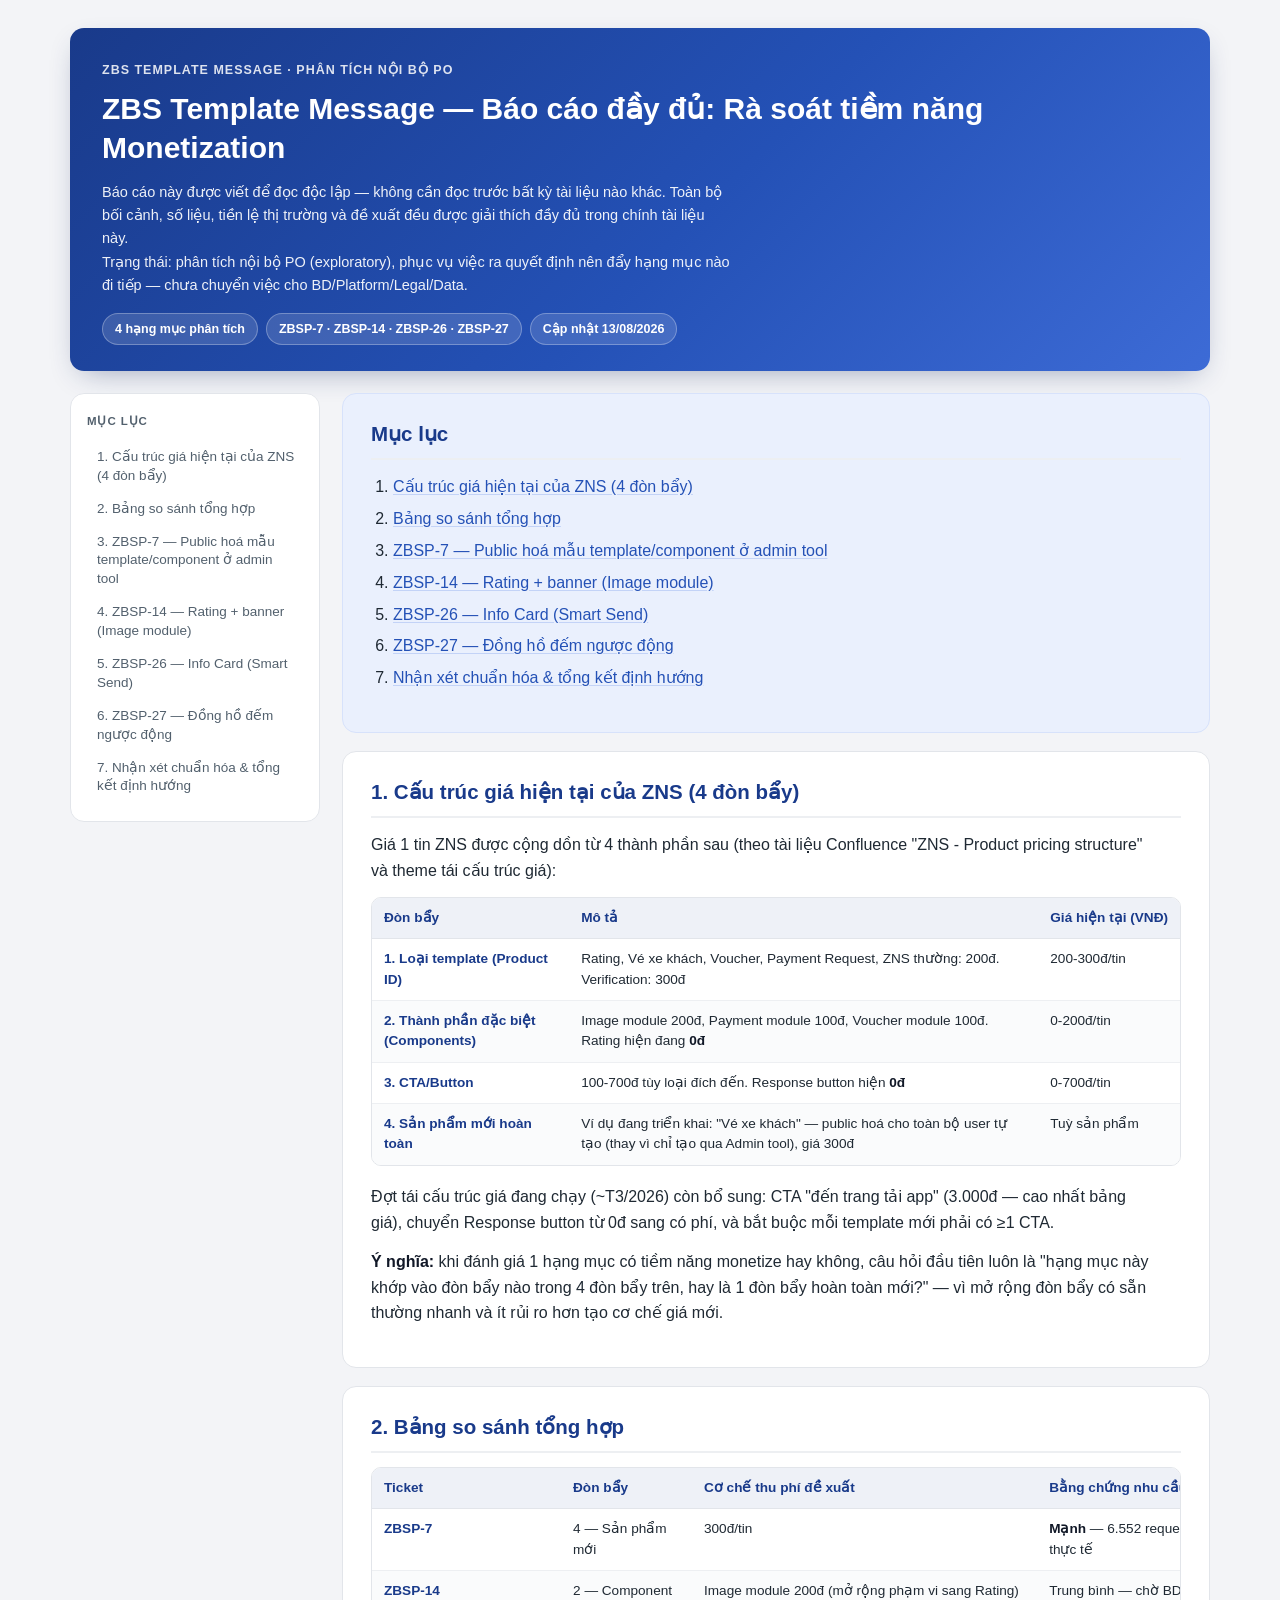
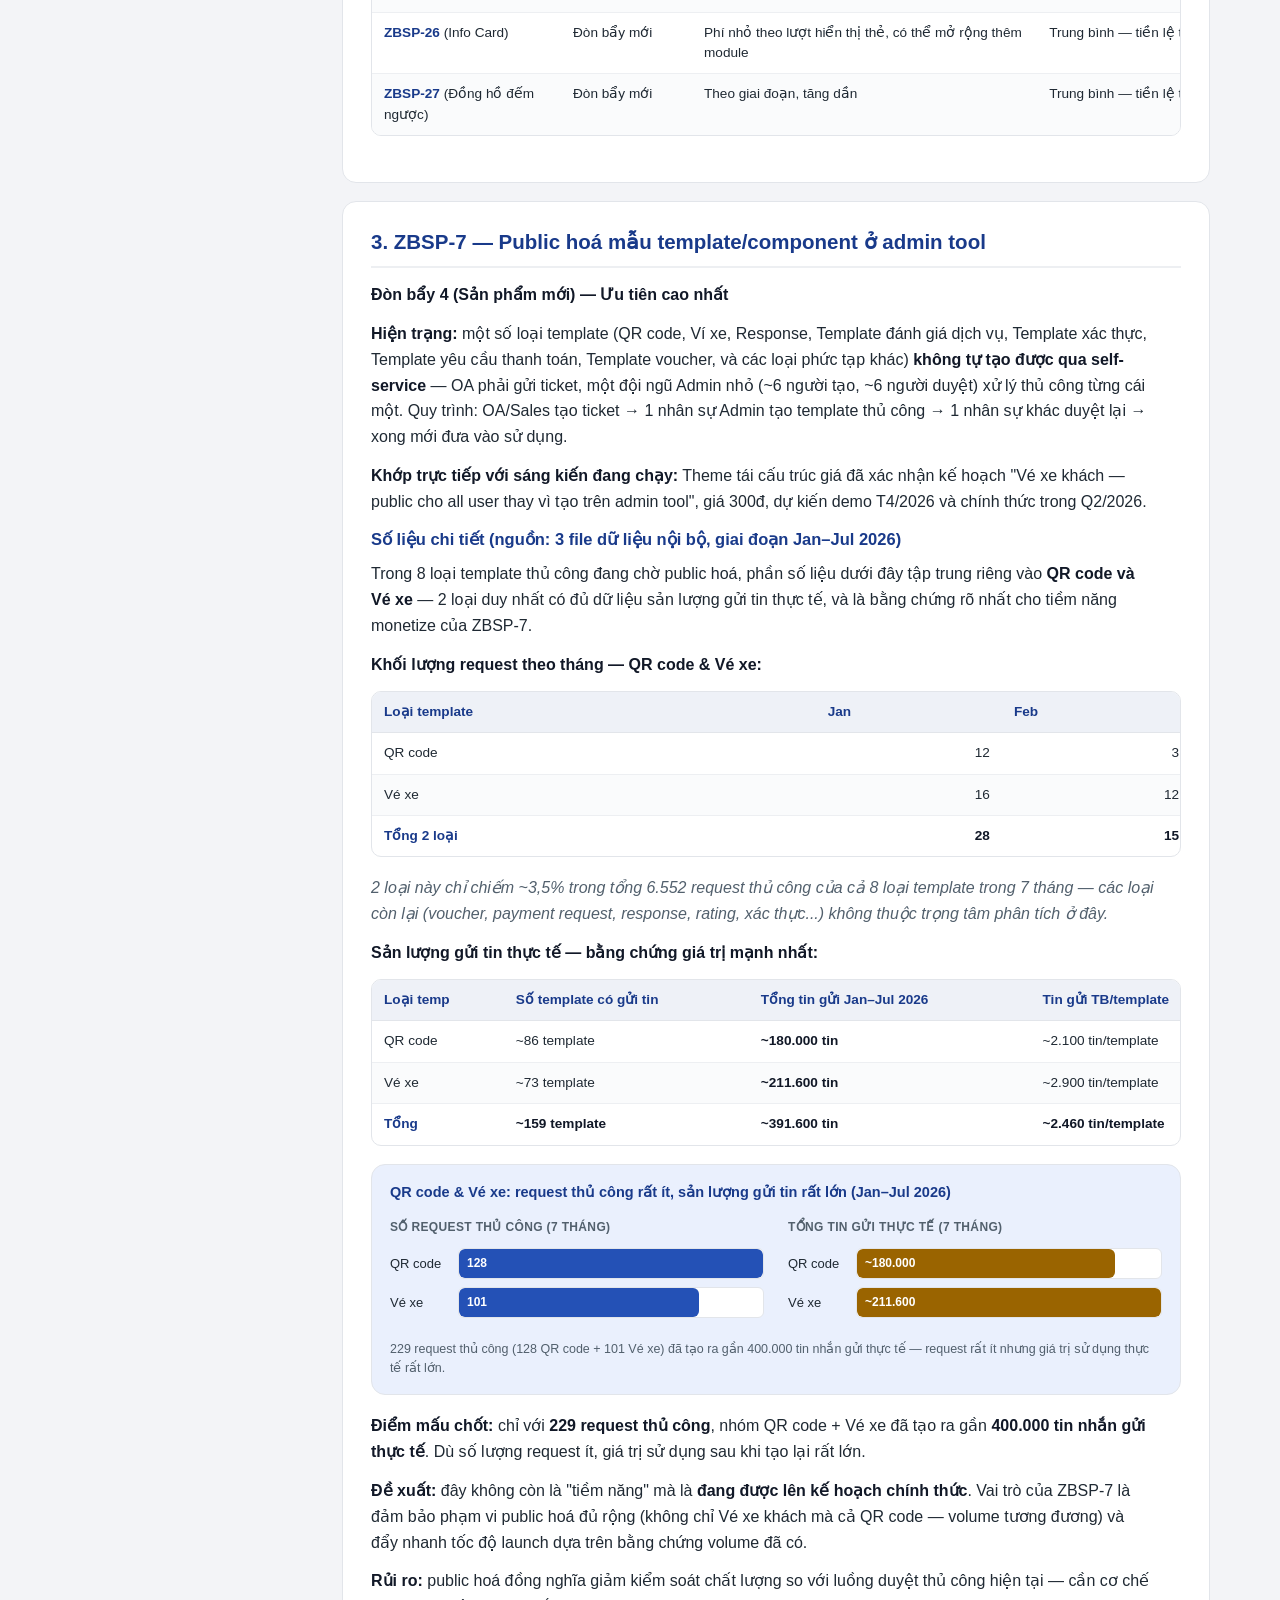
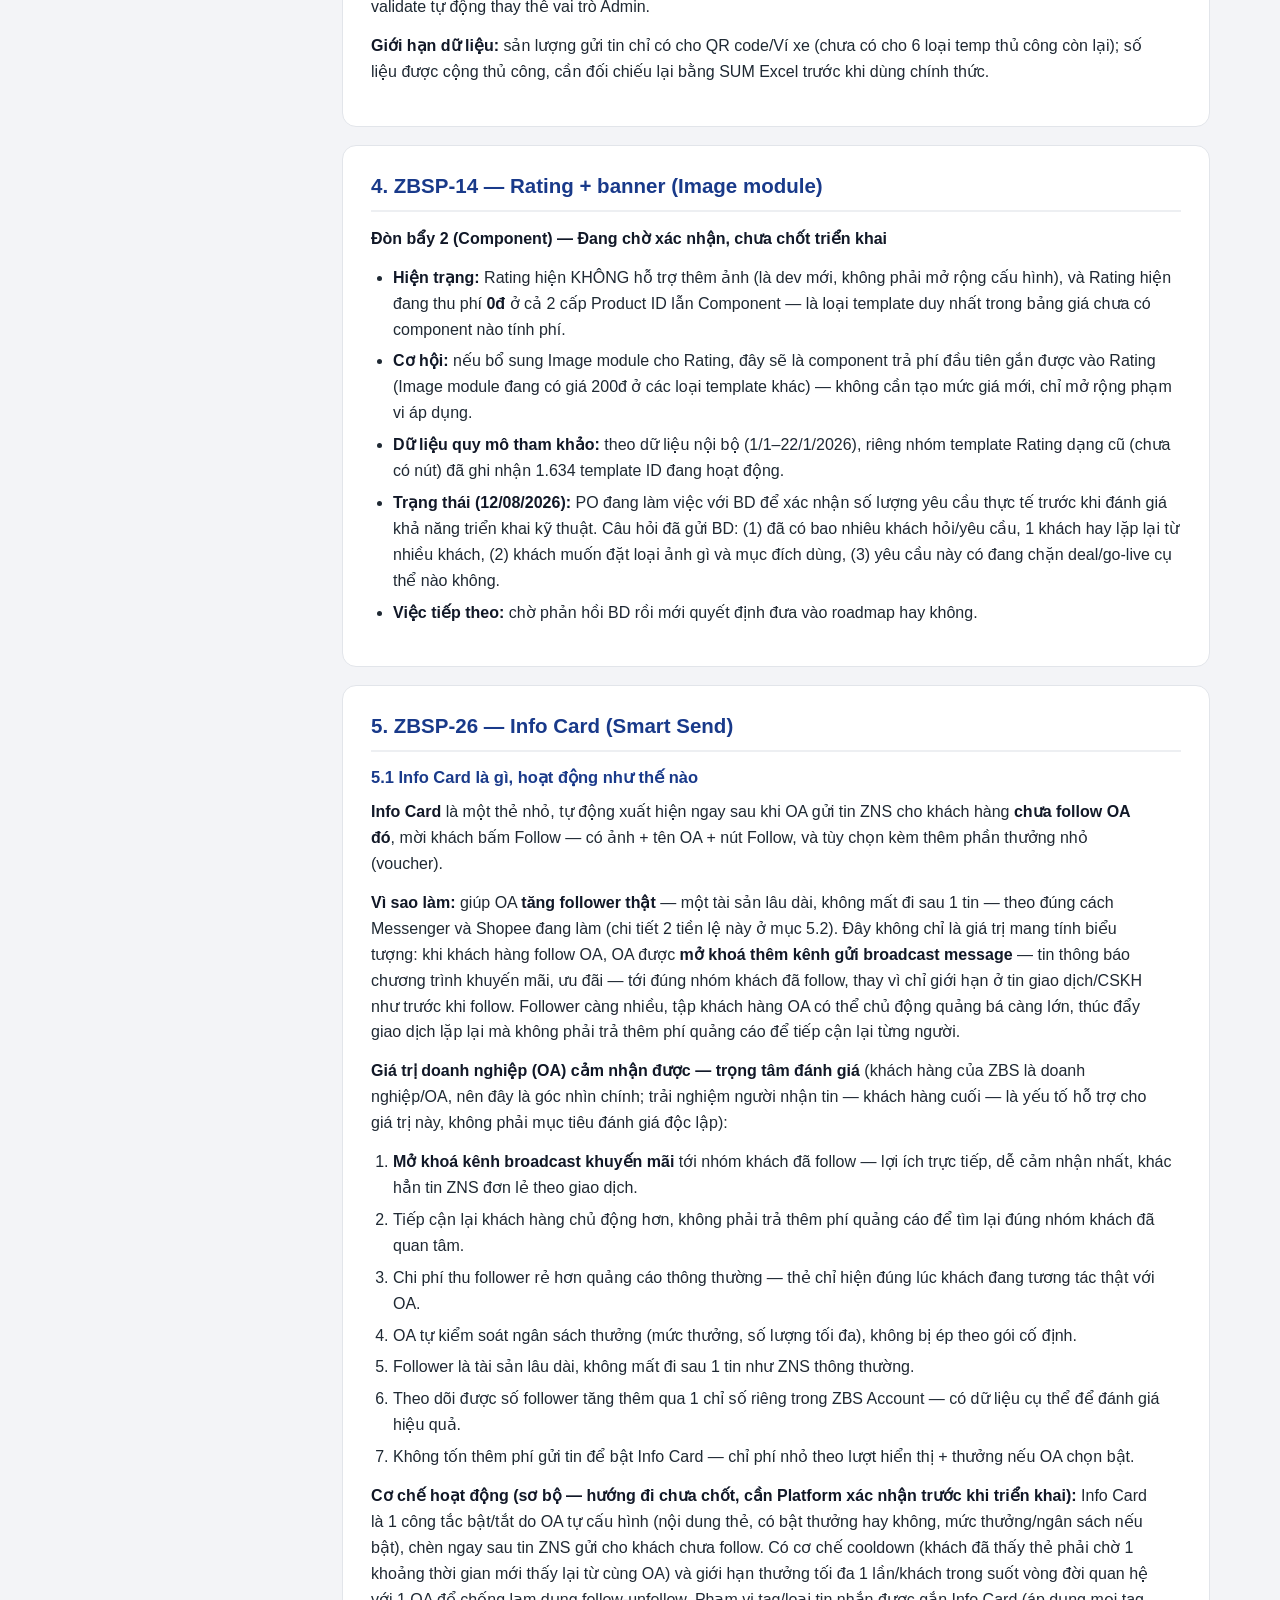
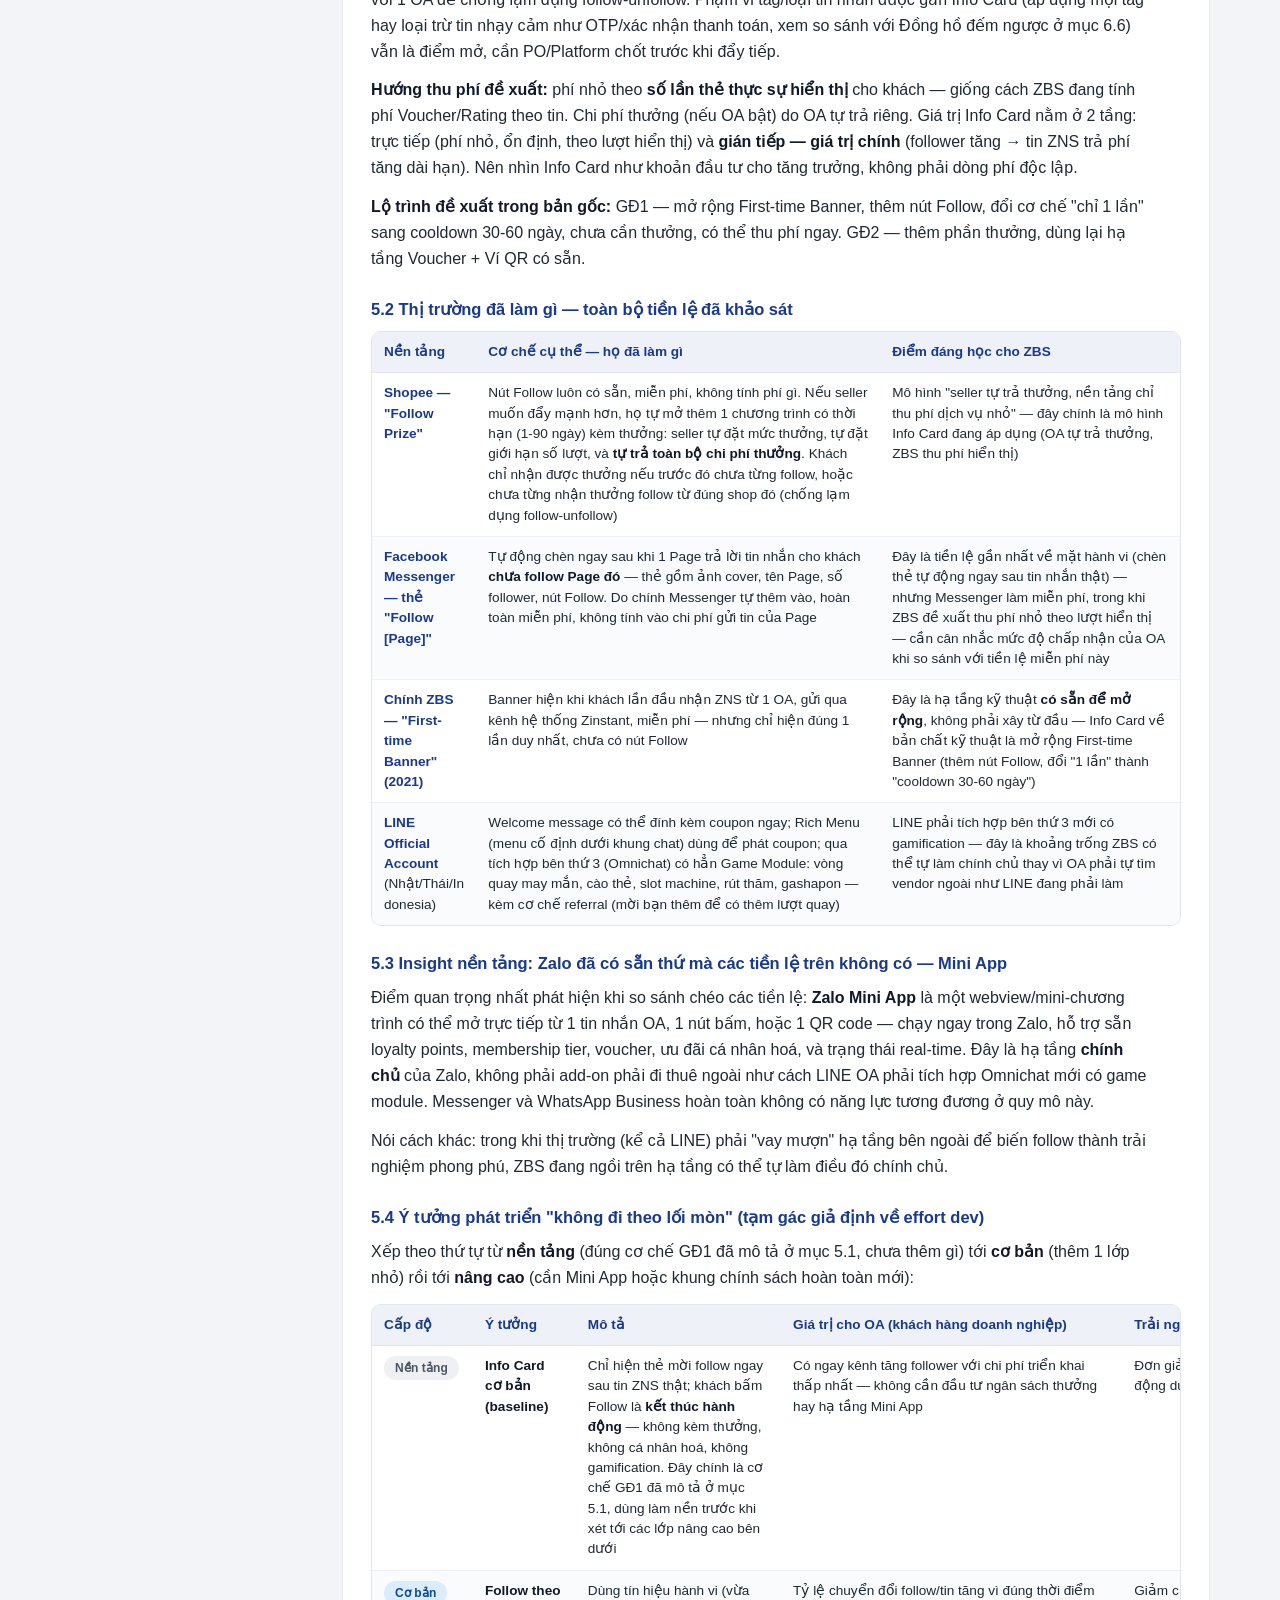
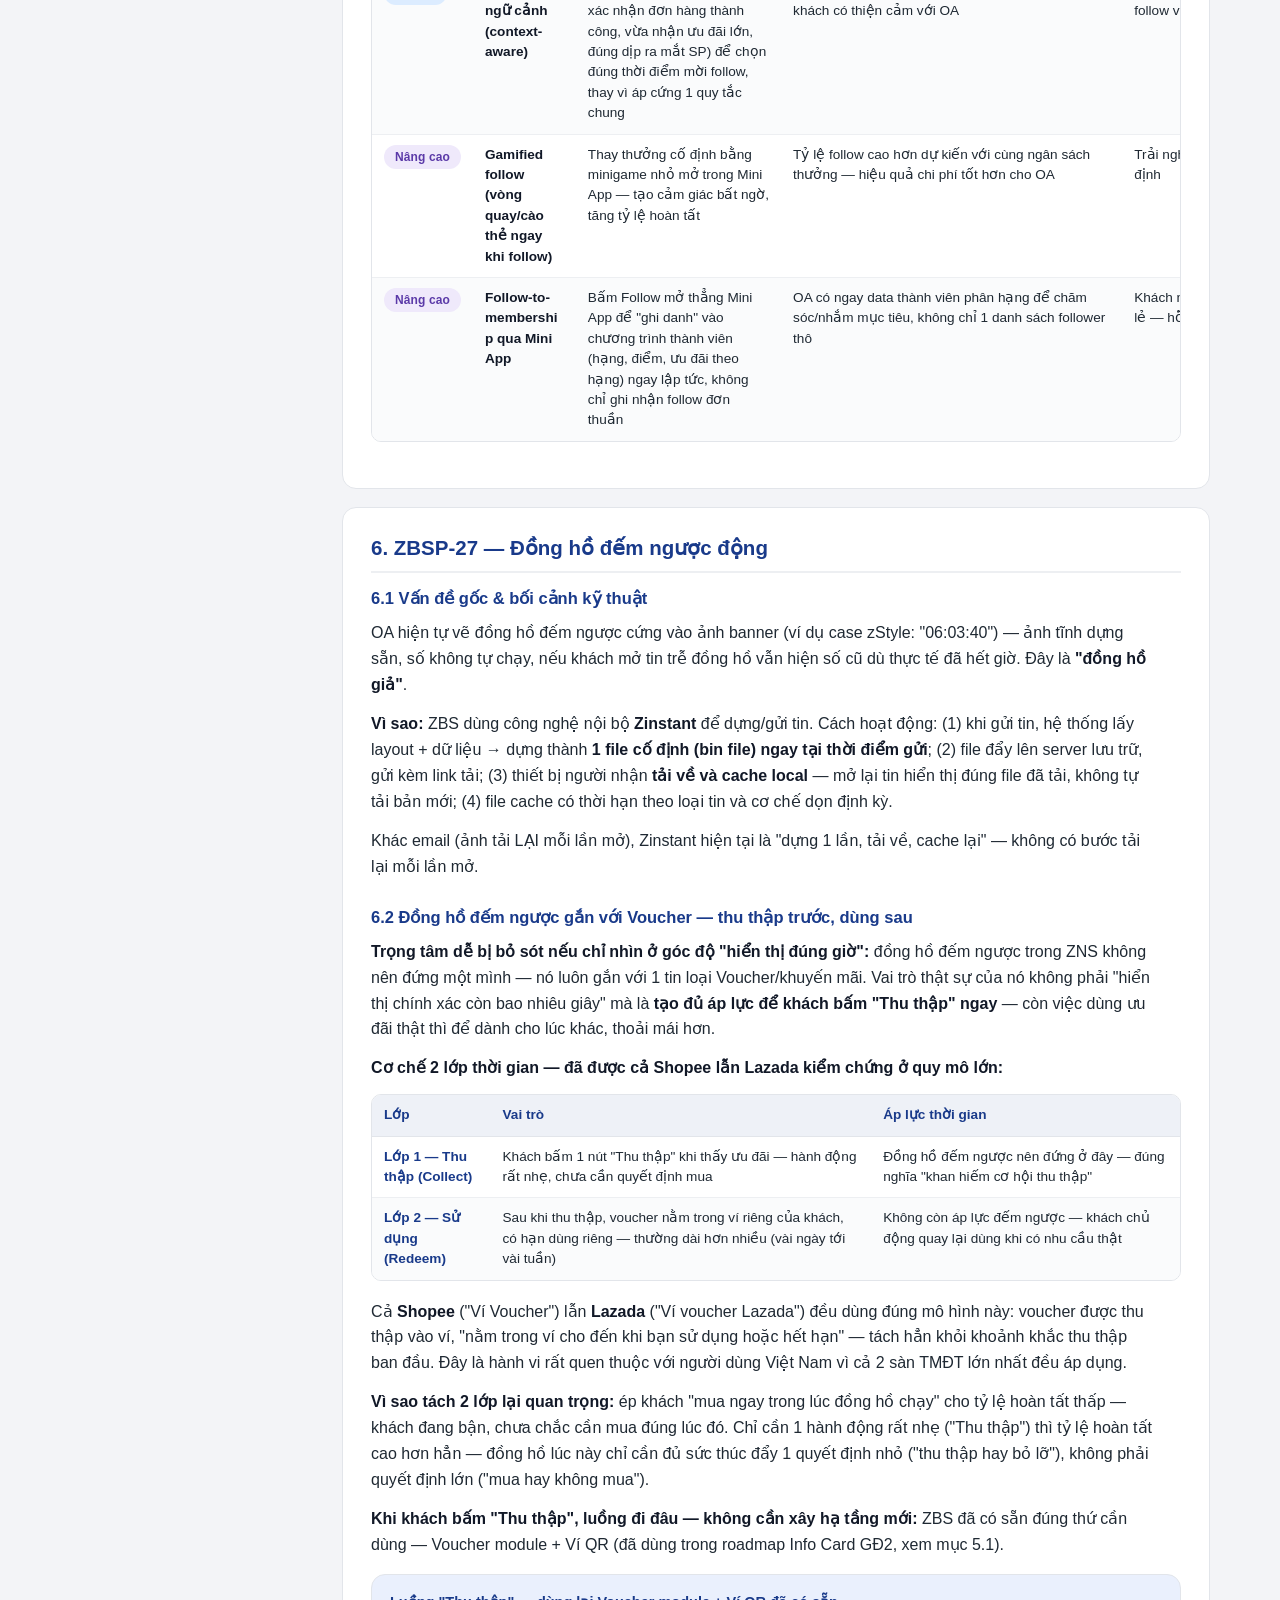
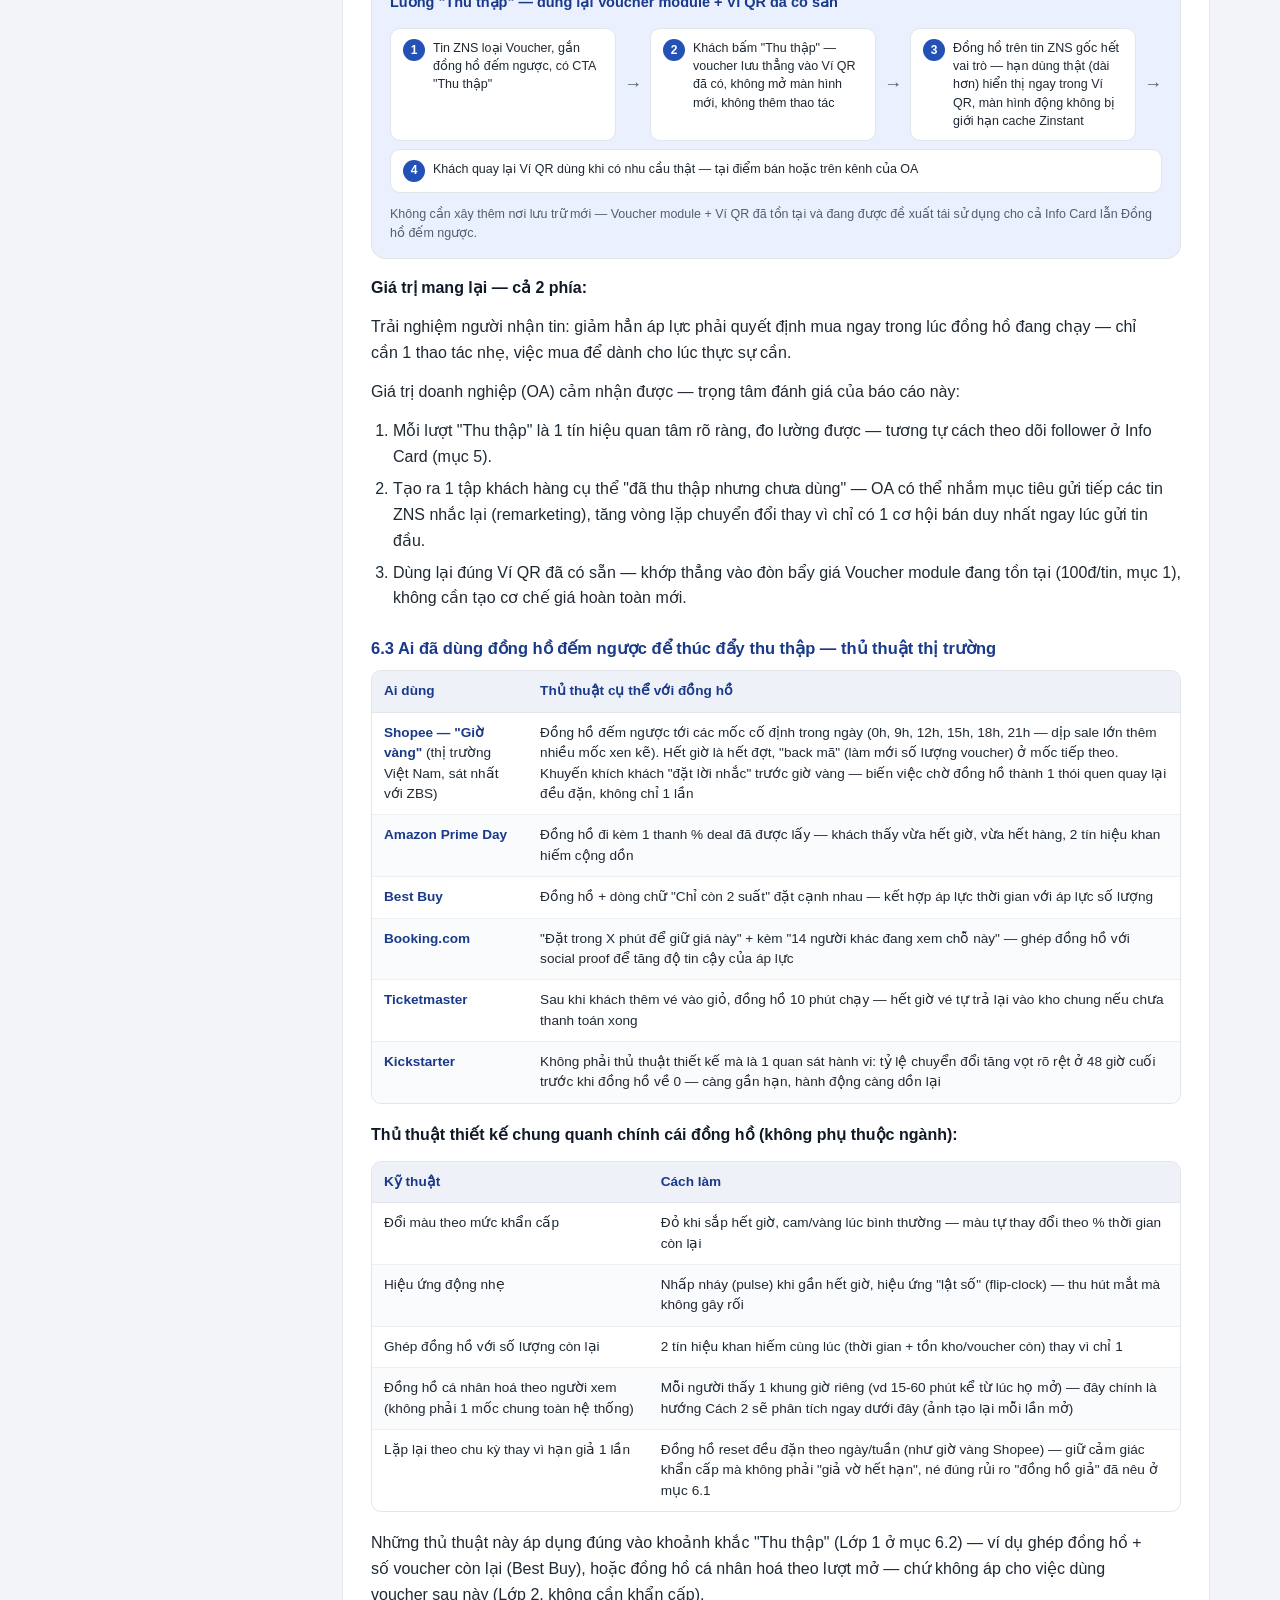
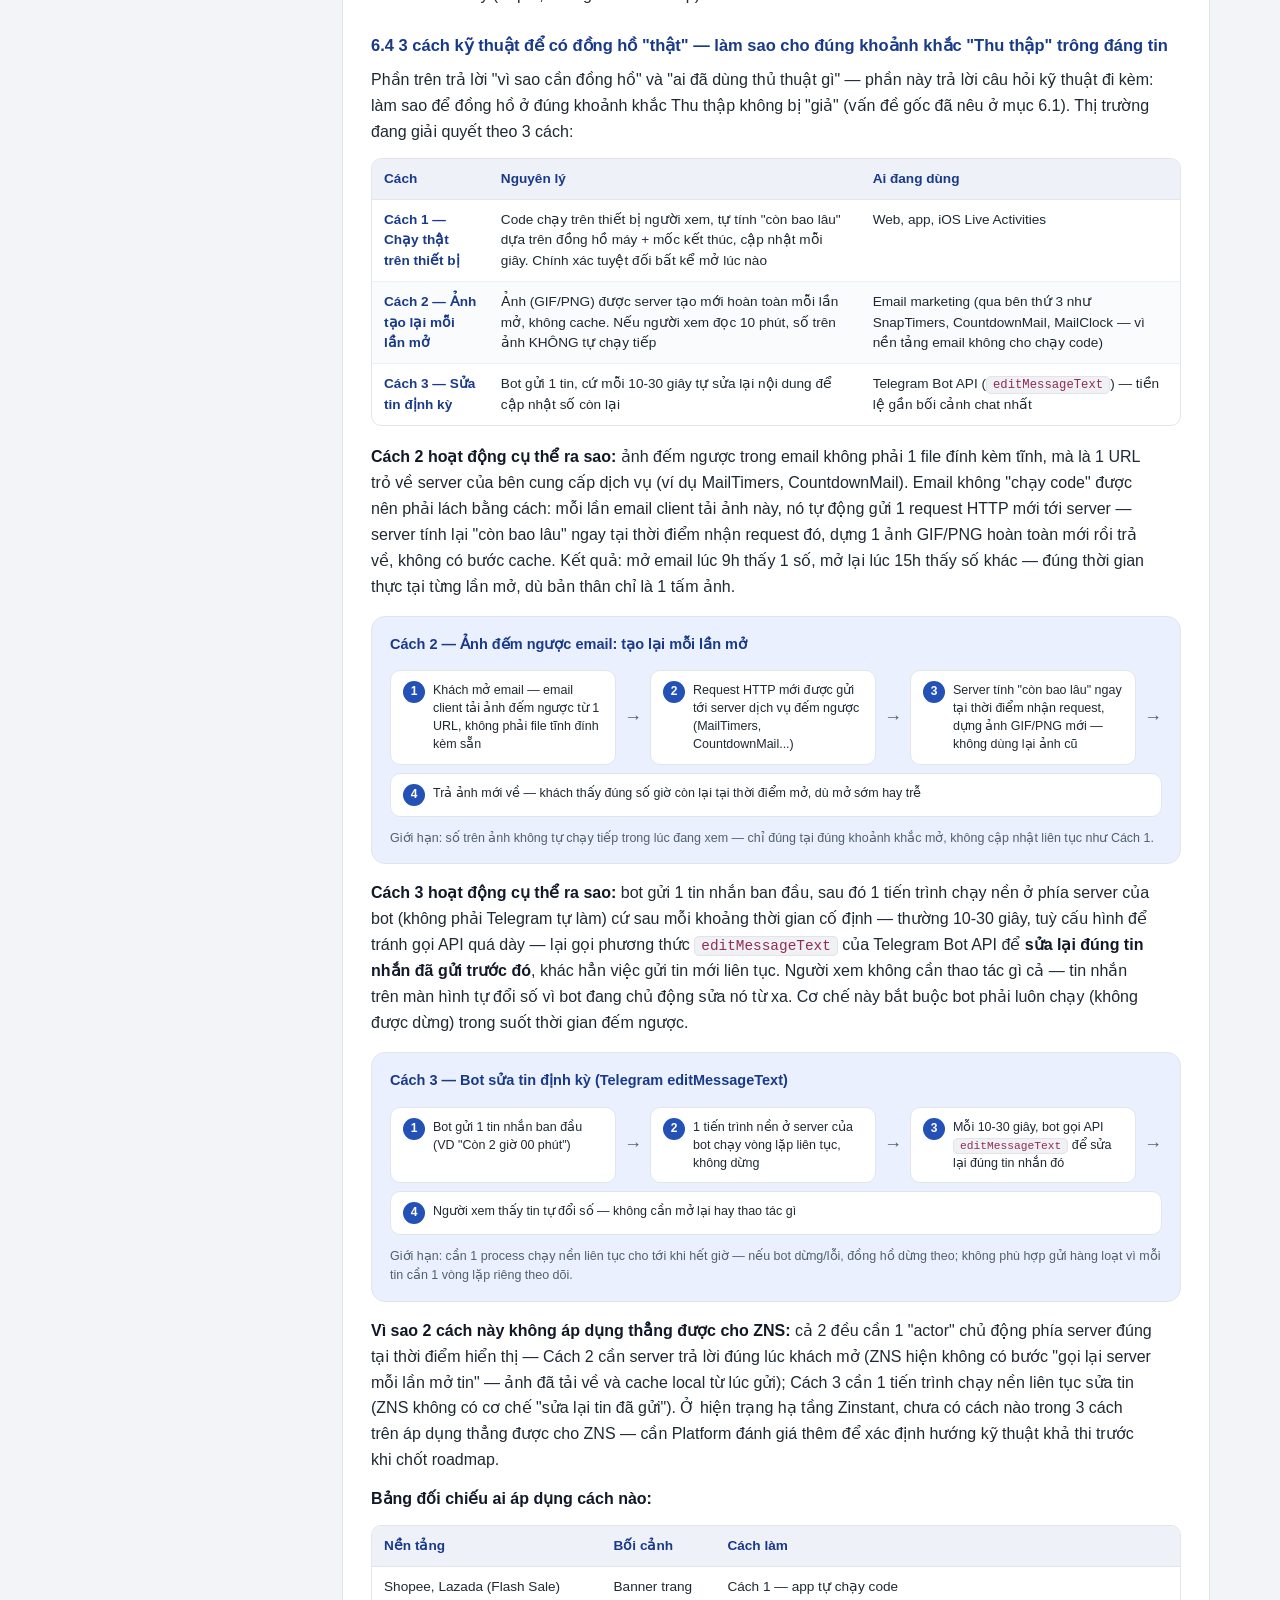
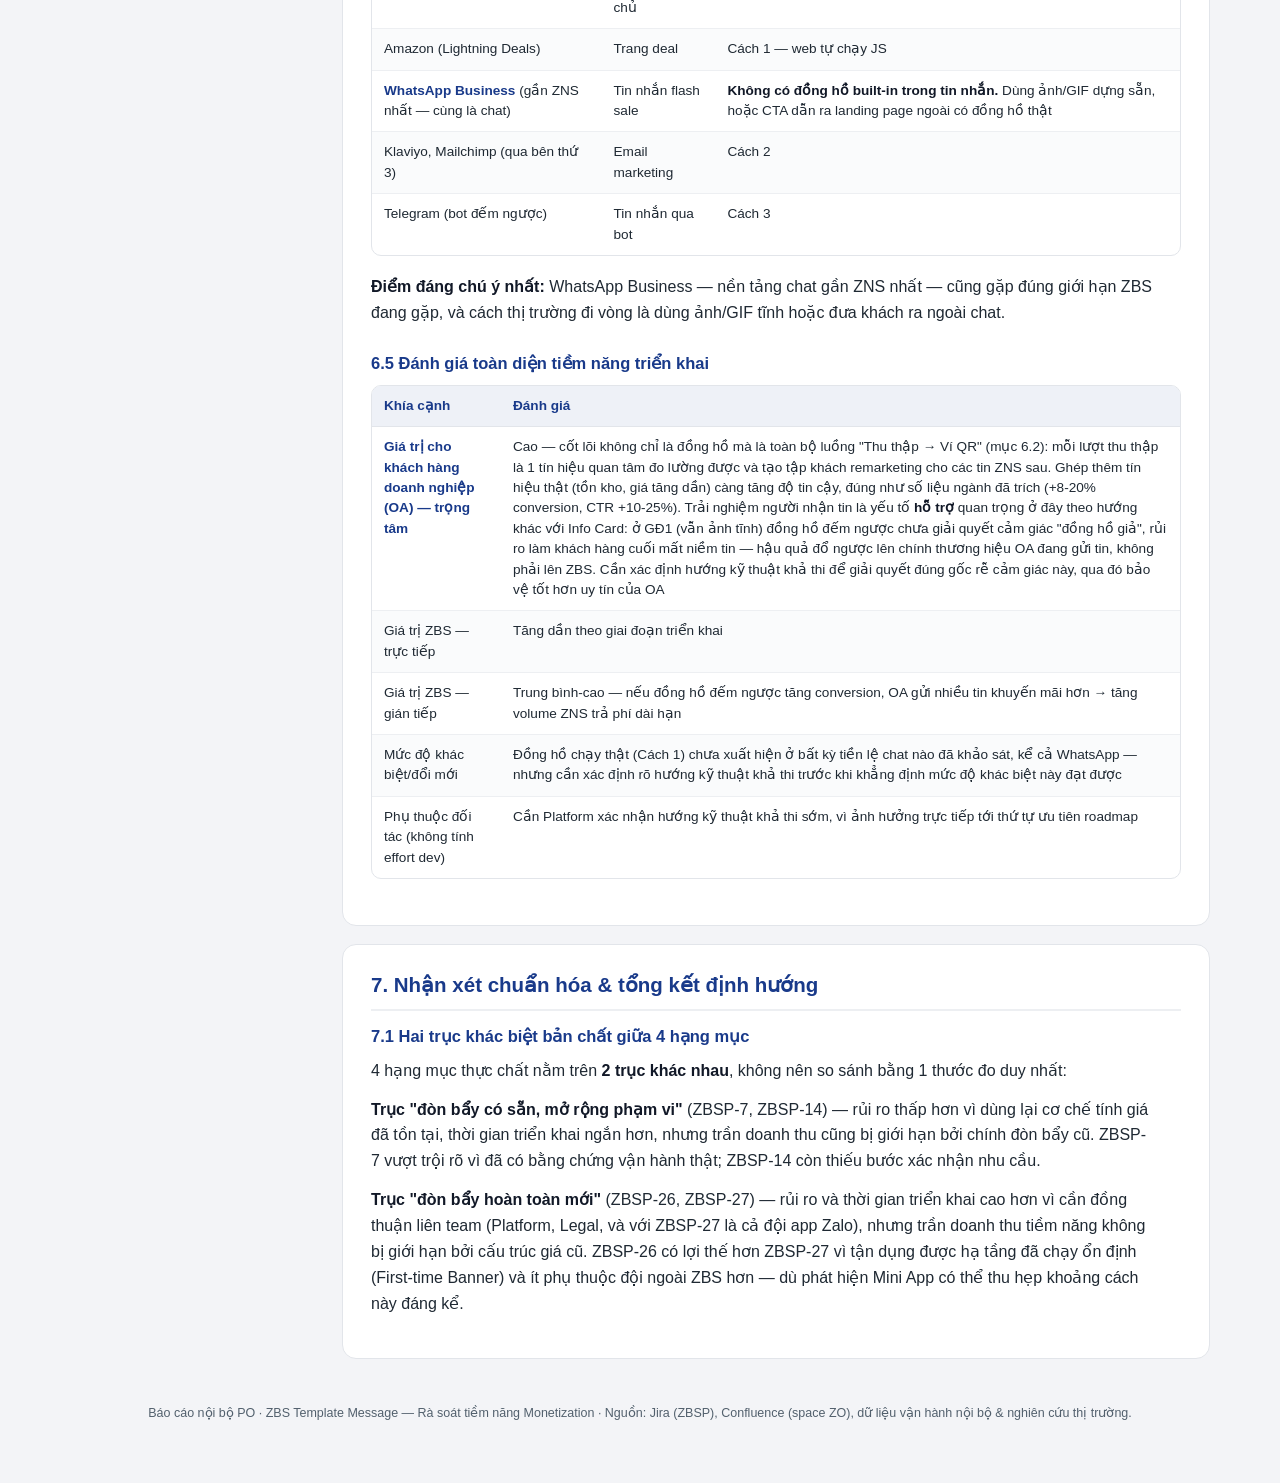
==== commit f5f0e7c2: "Mô tả thay đổi" ====
--- a/reports/zbs-template-monetization-baocao.html
+++ b/reports/zbs-template-monetization-baocao.html
@@ -866,16 +866,6 @@
 <td>Giảm cảm giác bị làm phiền — khách ít bị mời follow vào lúc không phù hợp</td>
 <td>Tỷ lệ hiển thị giảm nhưng tỷ lệ follow/tin tăng — phí/lượt hiển thị có thể định giá cao hơn vì "chất lượng" tốt hơn</td>
 <td>Cao — cả Shopee lẫn Messenger đều dùng logic đơn giản (chưa follow → luôn hiện)</td>
-</tr>
-<tr class="odd">
-<td><span class="badge badge-medium">Trung bình</span></td>
-<td><strong>Follow streak / thưởng luỹ tiến</strong></td>
-<td>Không dừng ở thưởng 1 lần — thiết kế các mốc thưởng khi khách tiếp tục tương tác đều đặn với OA</td>
-<td>OA duy trì được tương tác dài hạn với follower, không chỉ có follower "chết" ngay sau khi nhận thưởng</td>
-<td>Khách có lý do quay lại tương tác thay vì follow xong không tương tác lại</td>
-<td>Tăng tần suất tương tác → tăng volume tin ZNS trả phí dài hạn</td>
-<td>Cao — hầu hết tiền lệ chỉ thưởng đúng 1 lần tại thời điểm follow</td>
-</tr>
 <tr class="even">
 <td><span class="badge badge-advanced">Nâng cao</span></td>
 <td><strong>Gamified follow (vòng quay/cào thẻ ngay khi follow)</strong></td>
@@ -1073,7 +1063,7 @@
 </div>
 <div class="flow-diagram-note">Giới hạn: cần 1 process chạy nền liên tục cho tới khi hết giờ — nếu bot dừng/lỗi, đồng hồ dừng theo; không phù hợp gửi hàng loạt vì mỗi tin cần 1 vòng lặp riêng theo dõi.</div>
 </div>
-<p><strong>Vì sao 2 cách này không áp dụng thẳng được cho ZNS:</strong> cả 2 đều cần 1 "actor" chủ động phía server đúng tại thời điểm hiển thị — Cách 2 cần server trả lời đúng lúc khách mở (ZNS hiện không có bước "gọi lại server mỗi lần mở tin" — ảnh đã tải về và cache local từ lúc gửi); Cách 3 cần 1 tiến trình chạy nền liên tục sửa tin (ZNS không có cơ chế "sửa lại tin đã gửi"). Đây chính là lý do Zalo Mini App (mục 6.5) là hướng khả thi hơn cho ZBS — Mini App là 1 trang chạy sống thực sự, tương đương "server trả lời đúng lúc mở" của Cách 2 nhưng chạy ngay trong Zalo, không cần lách qua ảnh.</p>
+<p><strong>Vì sao 2 cách này không áp dụng thẳng được cho ZNS:</strong> cả 2 đều cần 1 "actor" chủ động phía server đúng tại thời điểm hiển thị — Cách 2 cần server trả lời đúng lúc khách mở (ZNS hiện không có bước "gọi lại server mỗi lần mở tin" — ảnh đã tải về và cache local từ lúc gửi); Cách 3 cần 1 tiến trình chạy nền liên tục sửa tin (ZNS không có cơ chế "sửa lại tin đã gửi"). Ở hiện trạng hạ tầng Zinstant, chưa có cách nào trong 3 cách trên áp dụng thẳng được cho ZNS — cần Platform đánh giá thêm để xác định hướng kỹ thuật khả thi trước khi chốt roadmap.</p>
 <p><strong>Bảng đối chiếu ai áp dụng cách nào:</strong></p>
 <div class="table-wrap"><table style="min-width:660px">
 <thead>
@@ -1105,11 +1095,6 @@
 <td>Cách 2</td>
 </tr>
 <tr class="odd">
-<td>Google Display Ads</td>
-<td>Quảng cáo web</td>
-<td>Banner là 1 trang web thu nhỏ (HTML5+JS) — gần Cách 1, không áp dụng được cho tin nhắn</td>
-</tr>
-<tr class="even">
 <td>Telegram (bot đếm ngược)</td>
 <td>Tin nhắn qua bot</td>
 <td>Cách 3</td>
@@ -1117,39 +1102,7 @@
 </tbody>
 </table></div>
 <p><strong>Điểm đáng chú ý nhất:</strong> WhatsApp Business — nền tảng chat gần ZNS nhất — cũng gặp đúng giới hạn ZBS đang gặp, và cách thị trường đi vòng là dùng ảnh/GIF tĩnh hoặc đưa khách ra ngoài chat.</p>
-<h3 id="65-insight-nền-tảng-zalo-mini-app-có-thể-phá-vỡ-giới-hạn-zinstant--sớm-hơn-dự-kiến">6.5 Insight nền tảng: Zalo Mini App có thể phá vỡ giới hạn Zinstant — sớm hơn dự kiến</h3>
-<p>Đây là phát hiện quan trọng nhất khi đào sâu deep-dive. Đánh giá ban đầu kết luận: đồng hồ chạy thật trên thiết bị (Cách 1) là "hướng đúng và bền vững nhất" nhưng phải xếp vào <strong>GĐ3 — phụ thuộc đội app Zalo lõi, ngoài tầm tự quyết của ZBS, cần thời gian dài</strong> (vì toàn bộ component hiện có của Zinstant — Title, Paragraph, Table, Attachment, Button, Payment, Voucher, Rating — đều tĩnh, không loại nào tự tính theo thời gian thực). Kết luận đó đúng <em>nếu</em> đồng hồ phải nằm bên trong chính khung tin nhắn Zinstant.</p>
-<p>Nhưng Zalo đã có sẵn <strong>Mini App</strong> — mở trực tiếp từ 1 nút CTA trong tin nhắn OA, chạy như 1 trang web thật (HTML5+JS) ngay trong Zalo, không phải ảnh/dữ liệu tĩnh. Về nguyên lý, đây chính xác là Cách 1 (đồng hồ tự tính dựa trên đồng hồ máy + mốc kết thúc gửi kèm) — chỉ khác là nó chạy trong Mini App thay vì trực tiếp trong khung tin nhắn. CTA "Xem ưu đãi" trên tin ZNS có đồng hồ đếm ngược ảnh tĩnh (GĐ1) hoàn toàn có thể trỏ thẳng vào 1 Mini App hiển thị đồng hồ chạy thật — nghĩa là trải nghiệm "đồng hồ thật" có thể đến tay khách hàng <strong>mà không cần chờ đội app Zalo lõi thêm 1 loại component mới vào chuẩn Zinstant</strong>.</p>
-<p>Đây là góc nhìn thay đổi bản chất bài toán — nên dù đã tạm gác đánh giá effort dev, vẫn cần ghi chú: <strong>GĐ3 (giá trị cao nhất) có thể không còn là "ngoài tầm tự quyết"</strong> — cần Platform xác nhận lại độ khả thi của hướng Mini App này càng sớm càng tốt vì nó ảnh hưởng trực tiếp tới thứ tự ưu tiên roadmap.</p>
-<h3 id="66-đề-xuất-3-giai-đoạn-gốc-đối-chiếu-lộ-trình-đã-đề-xuất-trước-khi-có-insight-mini-app">6.6 Đề xuất 3 giai đoạn gốc (đối chiếu lộ trình đã đề xuất trước khi có insight Mini App)</h3>
-<div class="table-wrap"><table style="min-width:660px">
-<thead>
-<tr class="header">
-<th>Giai đoạn</th>
-<th>Nội dung</th>
-<th>Phụ thuộc</th>
-</tr>
-</thead>
-<tbody>
-<tr class="odd">
-<td><strong>GĐ1</strong></td>
-<td>Công cụ tạo ảnh đếm ngược tự động — OA nhập mốc kết thúc, hệ thống tự tính và vẽ đúng số giờ còn lại tại thời điểm gửi, dùng đúng cơ chế <code>media_id</code> cố định đang có</td>
-<td>ZBS tự làm trọn vẹn, không cần xác nhận từ team nào khác. Hạn chế: vẫn là ảnh tĩnh, chưa giải quyết vấn đề gốc</td>
-</tr>
-<tr class="even">
-<td><strong>GĐ2</strong></td>
-<td>Ảnh làm mới theo lượt mở (kiểu email) — ảnh tính lại mỗi lần khách mở tin</td>
-<td>Cần Platform xác nhận: component ảnh có hỗ trợ link động không, cache Zinstant có "ép tải lại" được không</td>
-</tr>
-<tr class="odd">
-<td><strong>GĐ3</strong></td>
-<td>Zalo client hỗ trợ đồng hồ chạy thật (dài hạn, native) — chỉ cần gửi 1 mốc kết thúc, Zalo app tự tính và hiển thị</td>
-<td>Cần đưa vào roadmap phối hợp với đội app Zalo lõi — <strong>hoặc, theo insight mục 6.5, có thể đạt được sớm hơn qua Mini App</strong></td>
-</tr>
-</tbody>
-</table></div>
-<p><strong>Đề xuất bổ sung nếu áp dụng:</strong> gắn CTA dẫn thẳng tới nơi dùng ưu đãi (Ví QR của Voucher đã có sẵn); giới hạn thời lượng đồng hồ đếm ngược tối đa (vd 7 ngày); chỉ áp dụng cho tin tag3 (khuyến mãi), không áp dụng tag1 (giao dịch); ở GĐ1 cảnh báo rõ cho OA đây chưa phải đồng hồ thật, và ẩn hẳn đồng hồ nếu khách mở sau khi hết hạn (thay vì hiện 00:00:00).</p>
-<h3 id="67-đánh-giá-toàn-diện-tiềm-năng-triển-khai">6.7 Đánh giá toàn diện tiềm năng triển khai</h3>
+<h3 id="65-đánh-giá-toàn-diện-tiềm-năng-triển-khai">6.5 Đánh giá toàn diện tiềm năng triển khai</h3>
 <div class="table-wrap"><table style="min-width:640px">
 <thead>
 <tr class="header">
@@ -1160,11 +1113,11 @@
 <tbody>
 <tr class="odd">
 <td><strong>Giá trị cho khách hàng doanh nghiệp (OA) — trọng tâm</strong></td>
-<td>Cao — cốt lõi không chỉ là đồng hồ mà là toàn bộ luồng "Thu thập → Ví QR" (mục 6.2): mỗi lượt thu thập là 1 tín hiệu quan tâm đo lường được và tạo tập khách remarketing cho các tin ZNS sau. Ghép thêm tín hiệu thật (tồn kho, giá tăng dần) càng tăng độ tin cậy, đúng như số liệu ngành đã trích (+8-20% conversion, CTR +10-25%). Trải nghiệm người nhận tin là yếu tố <strong>hỗ trợ</strong> quan trọng ở đây theo hướng khác với Info Card: ở GĐ1 (vẫn ảnh tĩnh) đồng hồ đếm ngược chưa giải quyết cảm giác "đồng hồ giả", rủi ro làm khách hàng cuối mất niềm tin — hậu quả đổ ngược lên chính thương hiệu OA đang gửi tin, không phải lên ZBS. Hướng Mini App/tap-to-reveal giải quyết đúng gốc rễ này nên bảo vệ tốt hơn uy tín của OA, qua đó giá trị OA nhận được cao hơn hẳn</td>
+<td>Cao — cốt lõi không chỉ là đồng hồ mà là toàn bộ luồng "Thu thập → Ví QR" (mục 6.2): mỗi lượt thu thập là 1 tín hiệu quan tâm đo lường được và tạo tập khách remarketing cho các tin ZNS sau. Ghép thêm tín hiệu thật (tồn kho, giá tăng dần) càng tăng độ tin cậy, đúng như số liệu ngành đã trích (+8-20% conversion, CTR +10-25%). Trải nghiệm người nhận tin là yếu tố <strong>hỗ trợ</strong> quan trọng ở đây theo hướng khác với Info Card: ở GĐ1 (vẫn ảnh tĩnh) đồng hồ đếm ngược chưa giải quyết cảm giác "đồng hồ giả", rủi ro làm khách hàng cuối mất niềm tin — hậu quả đổ ngược lên chính thương hiệu OA đang gửi tin, không phải lên ZBS. Cần xác định hướng kỹ thuật khả thi để giải quyết đúng gốc rễ cảm giác này, qua đó bảo vệ tốt hơn uy tín của OA</td>
 </tr>
 <tr class="even">
 <td>Giá trị ZBS — trực tiếp</td>
-<td>Tăng dần theo giai đoạn; hướng Mini App CTA có thể rút ngắn khoảng cách tới GĐ3 sớm hơn dự kiến</td>
+<td>Tăng dần theo giai đoạn triển khai</td>
 </tr>
 <tr class="odd">
 <td>Giá trị ZBS — gián tiếp</td>
@@ -1172,11 +1125,11 @@
 </tr>
 <tr class="even">
 <td>Mức độ khác biệt/đổi mới</td>
-<td>Hướng "đồng hồ chạy thật qua Mini App CTA" (mục 6.5) chưa xuất hiện ở bất kỳ tiền lệ nào đã khảo sát, kể cả WhatsApp</td>
+<td>Đồng hồ chạy thật (Cách 1) chưa xuất hiện ở bất kỳ tiền lệ chat nào đã khảo sát, kể cả WhatsApp — nhưng cần xác định rõ hướng kỹ thuật khả thi trước khi khẳng định mức độ khác biệt này đạt được</td>
 </tr>
 <tr class="odd">
 <td>Phụ thuộc đối tác (không tính effort dev)</td>
-<td>Hướng Mini App cần Platform xác nhận sớm vì thay đổi bản chất roadmap</td>
+<td>Cần Platform xác nhận hướng kỹ thuật khả thi sớm, vì ảnh hưởng trực tiếp tới thứ tự ưu tiên roadmap</td>
 </tr>
 </tbody>
 </table></div>
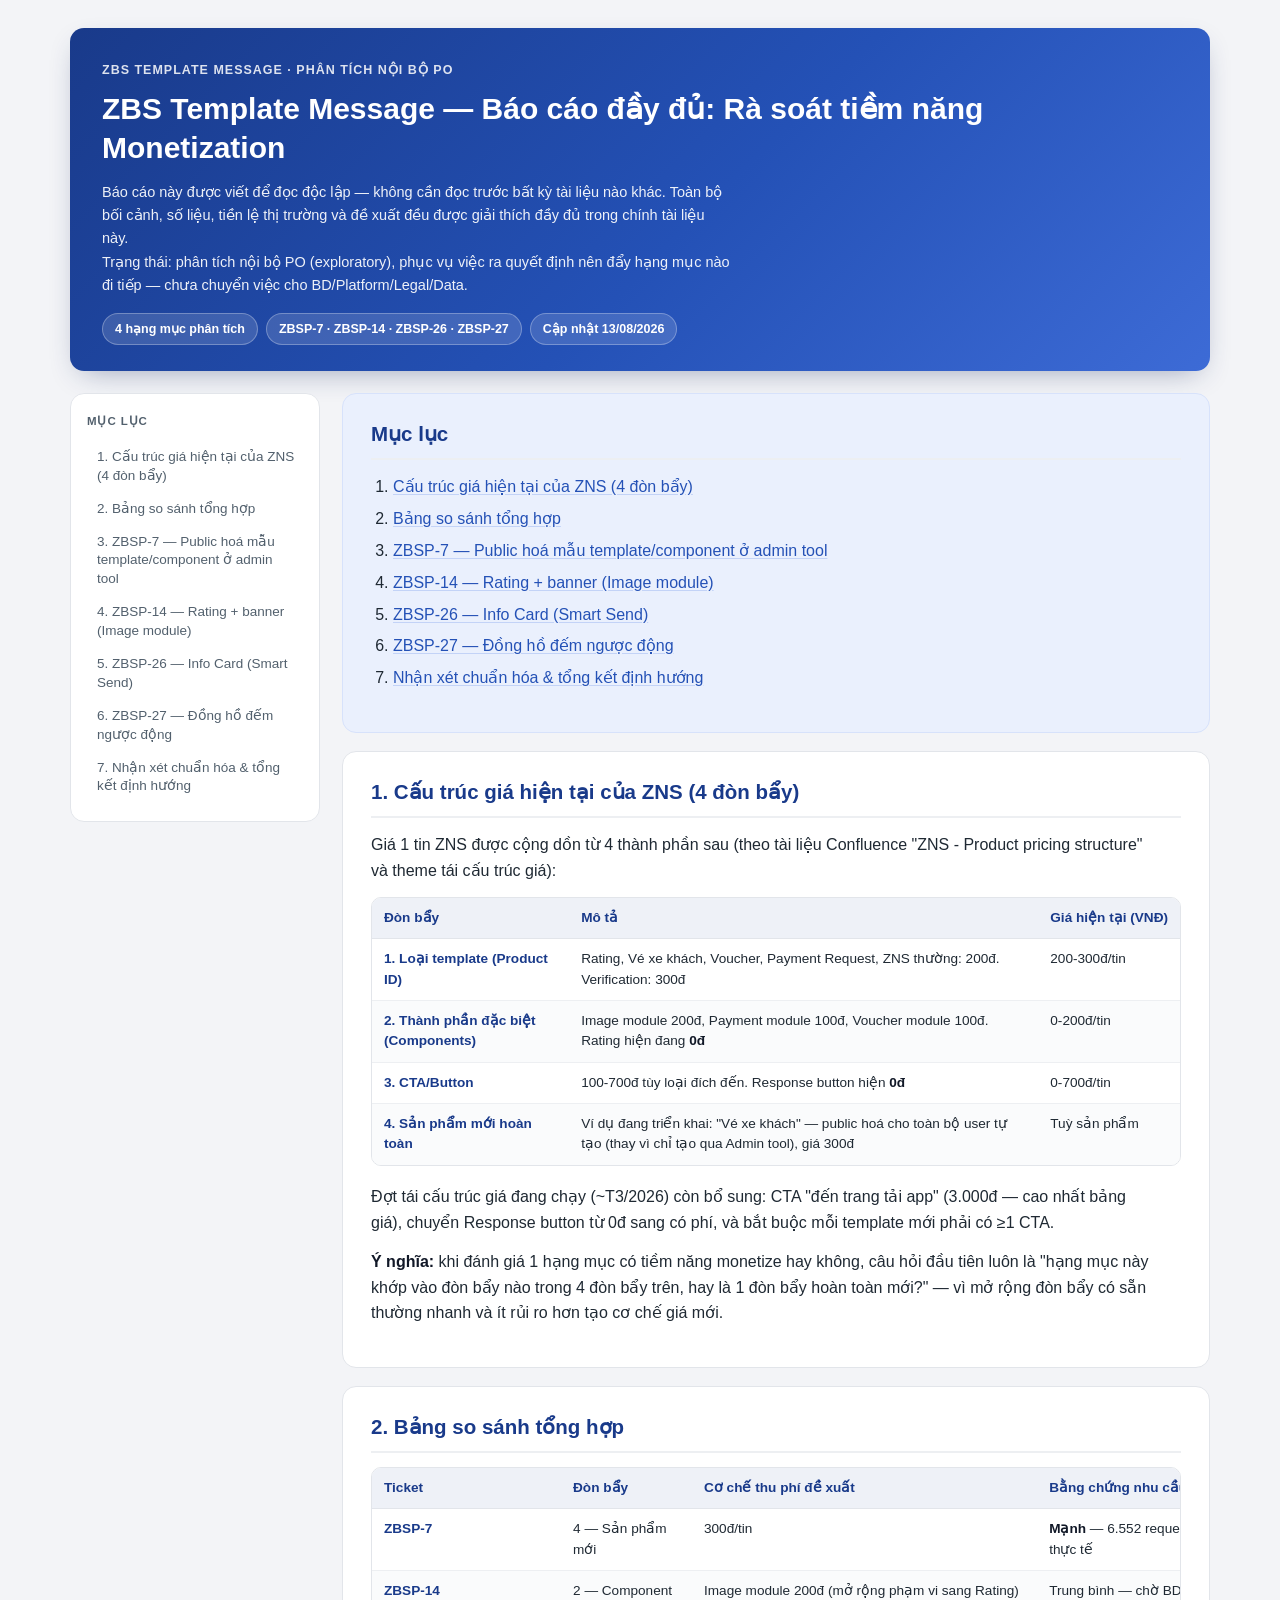
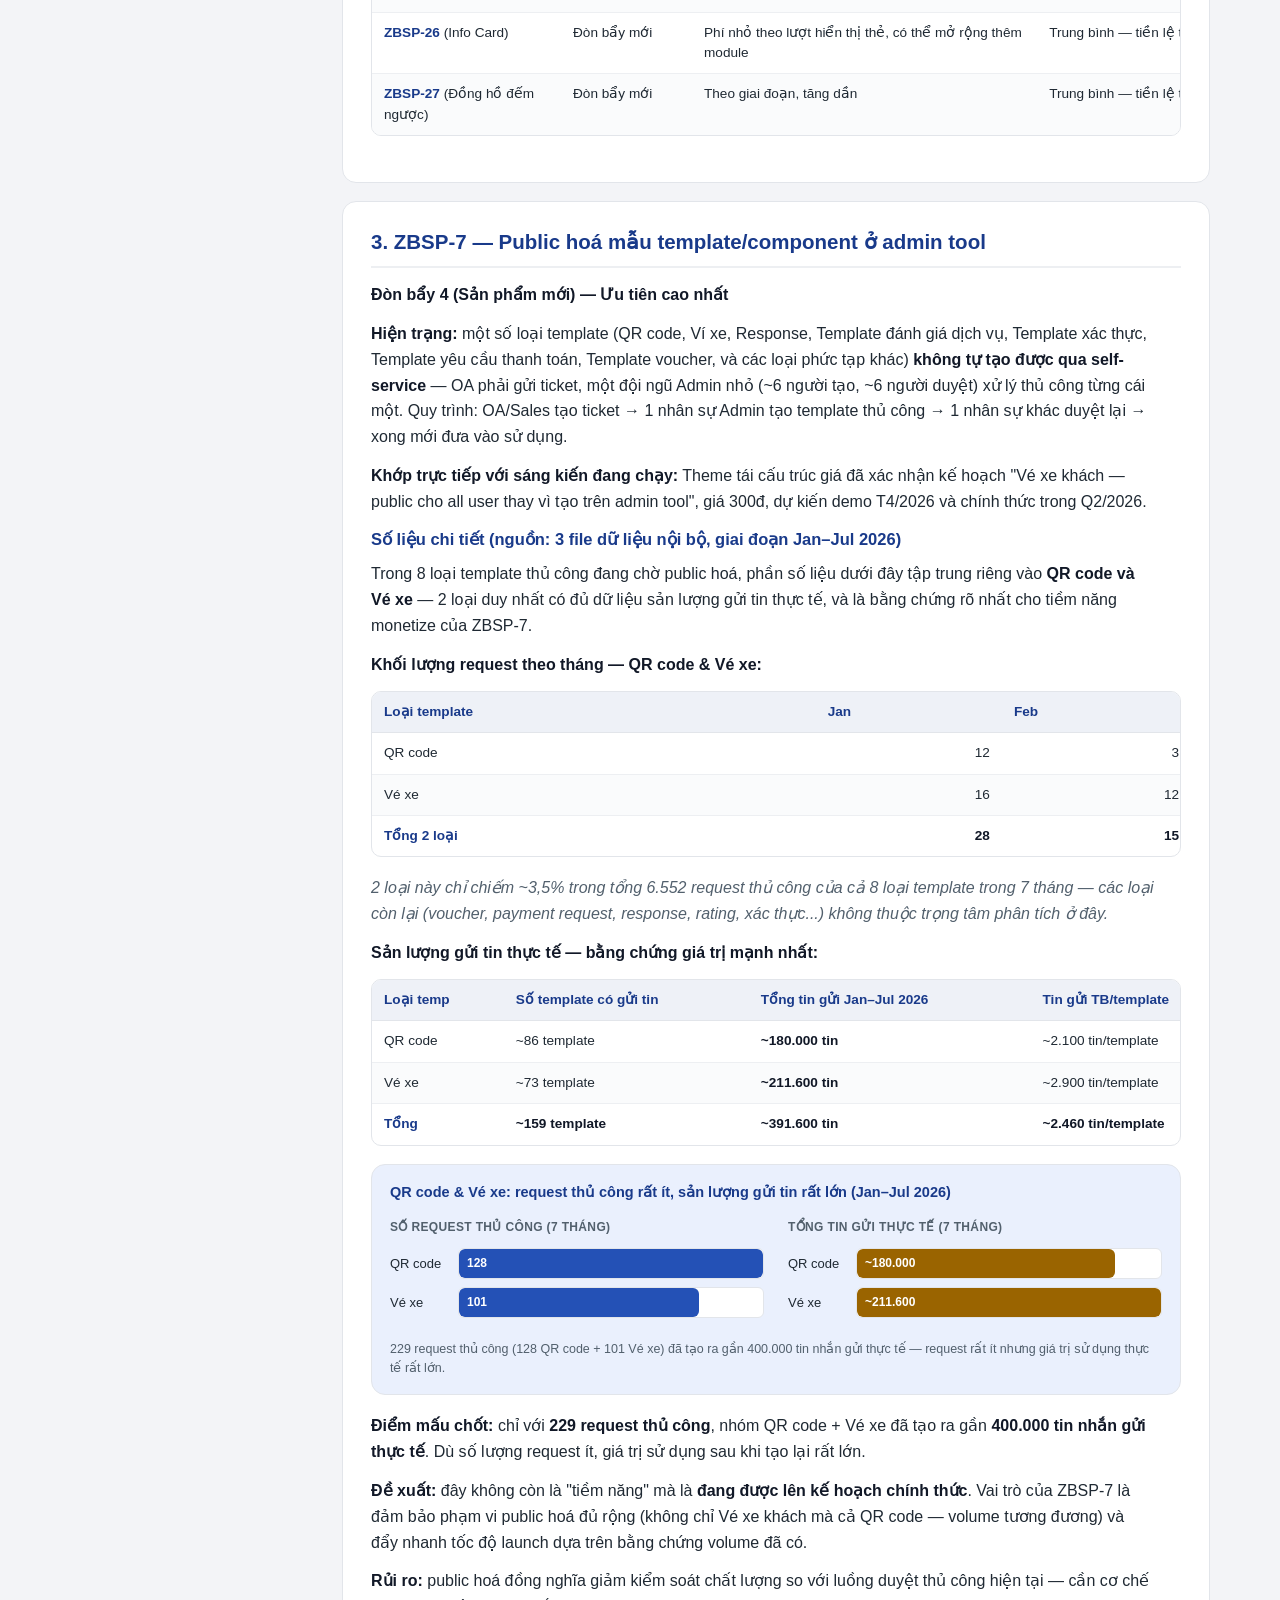
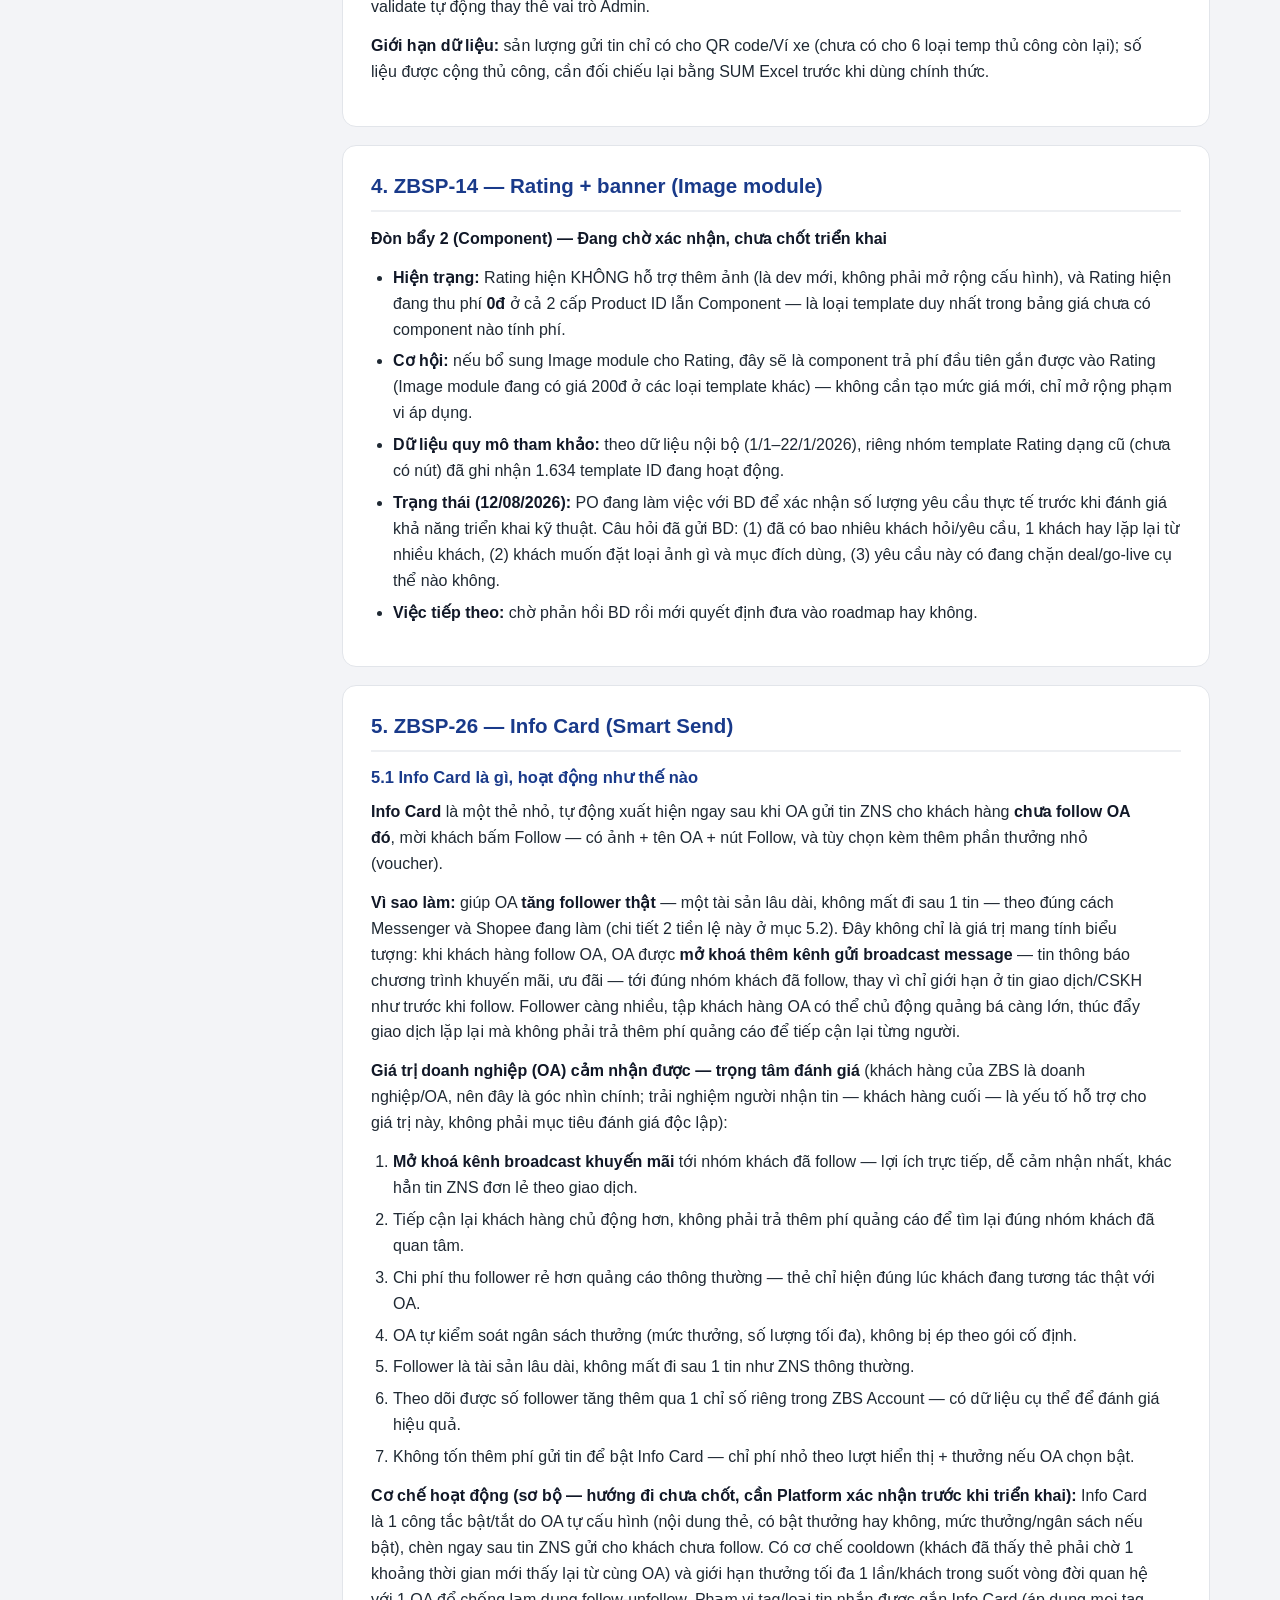
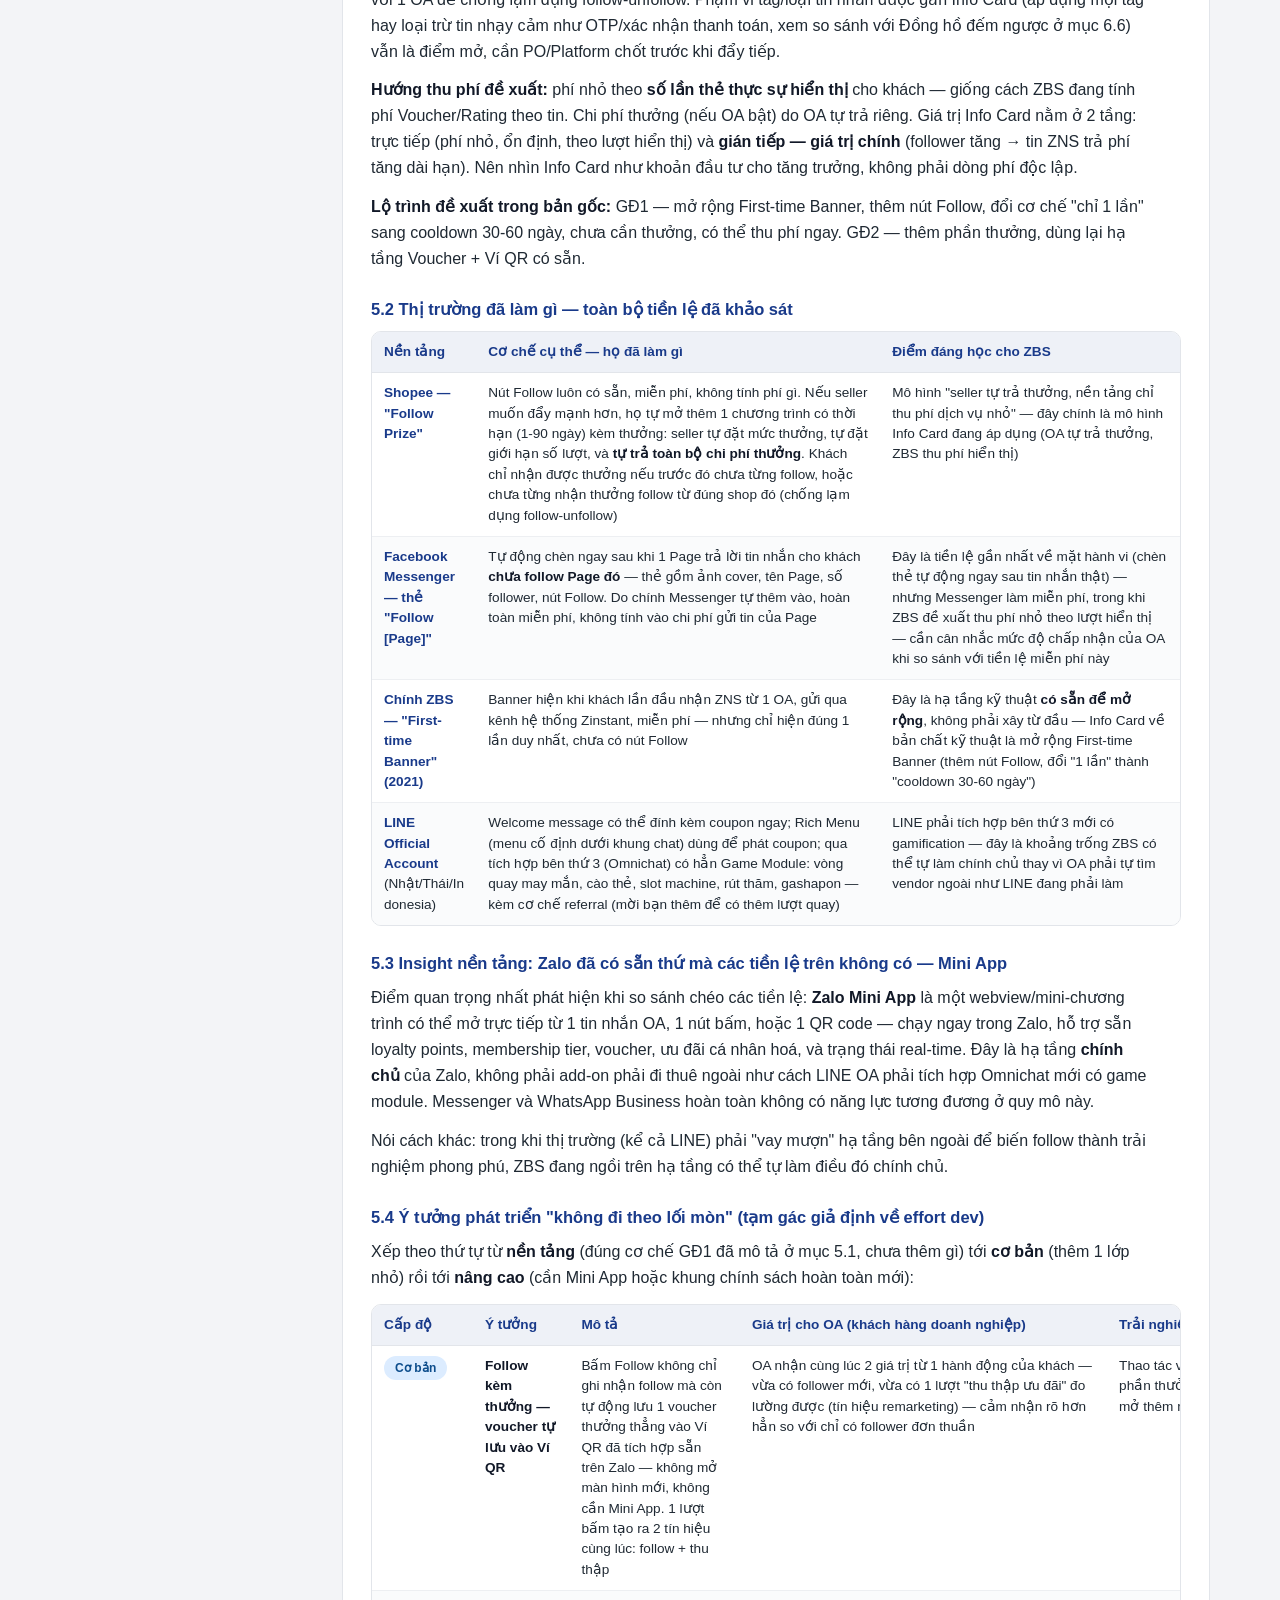
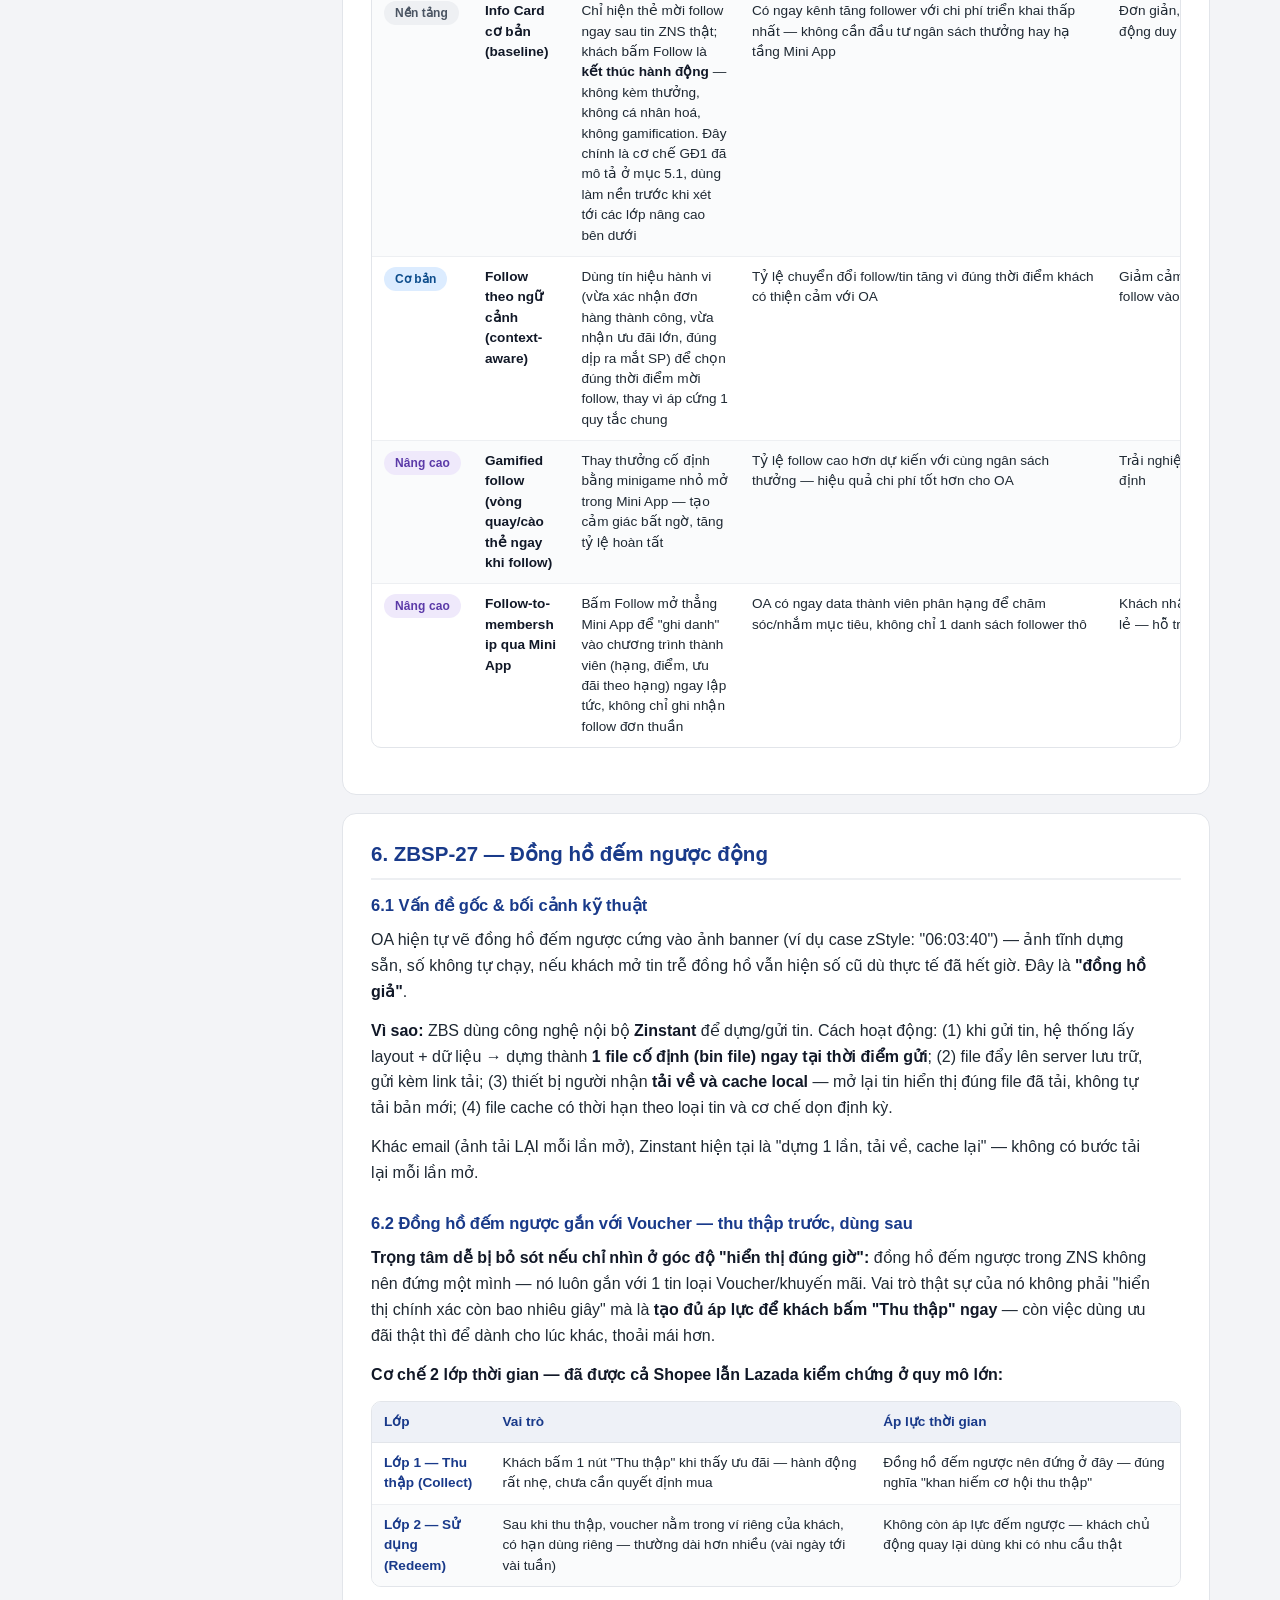
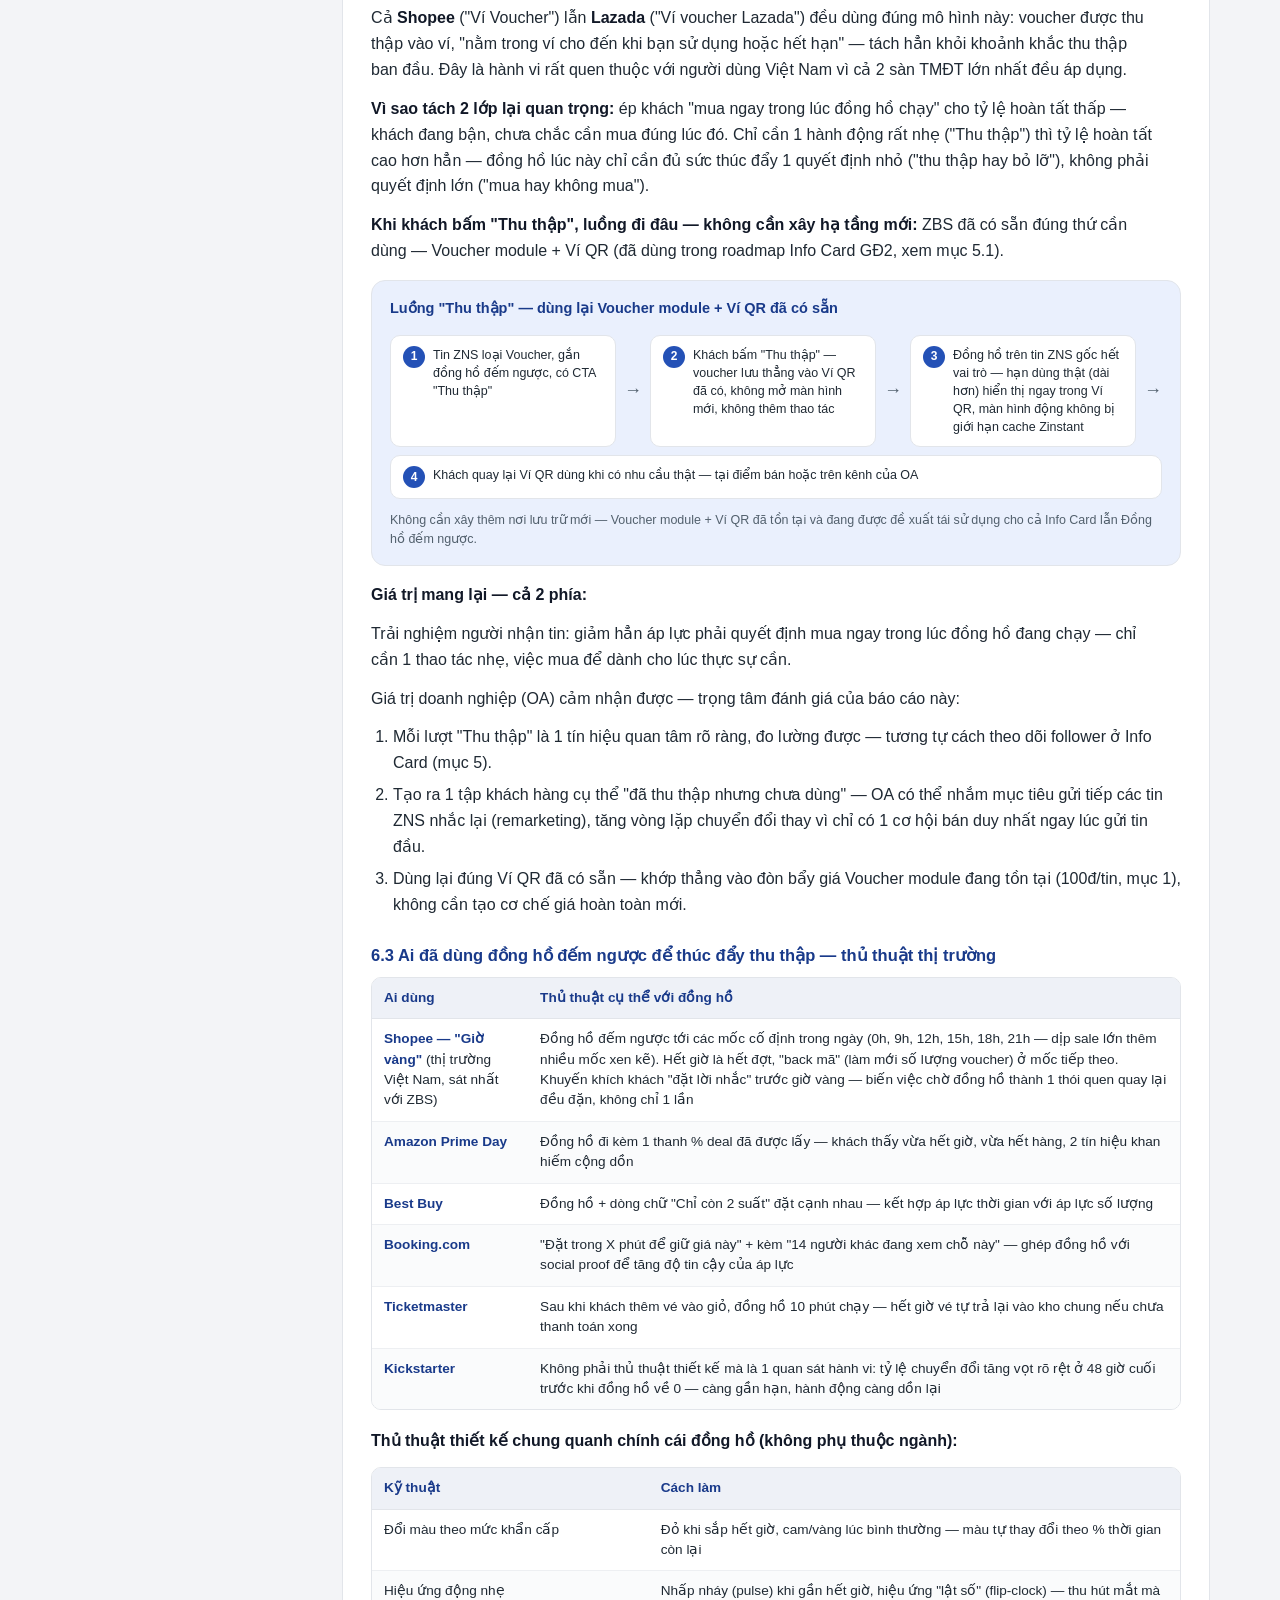
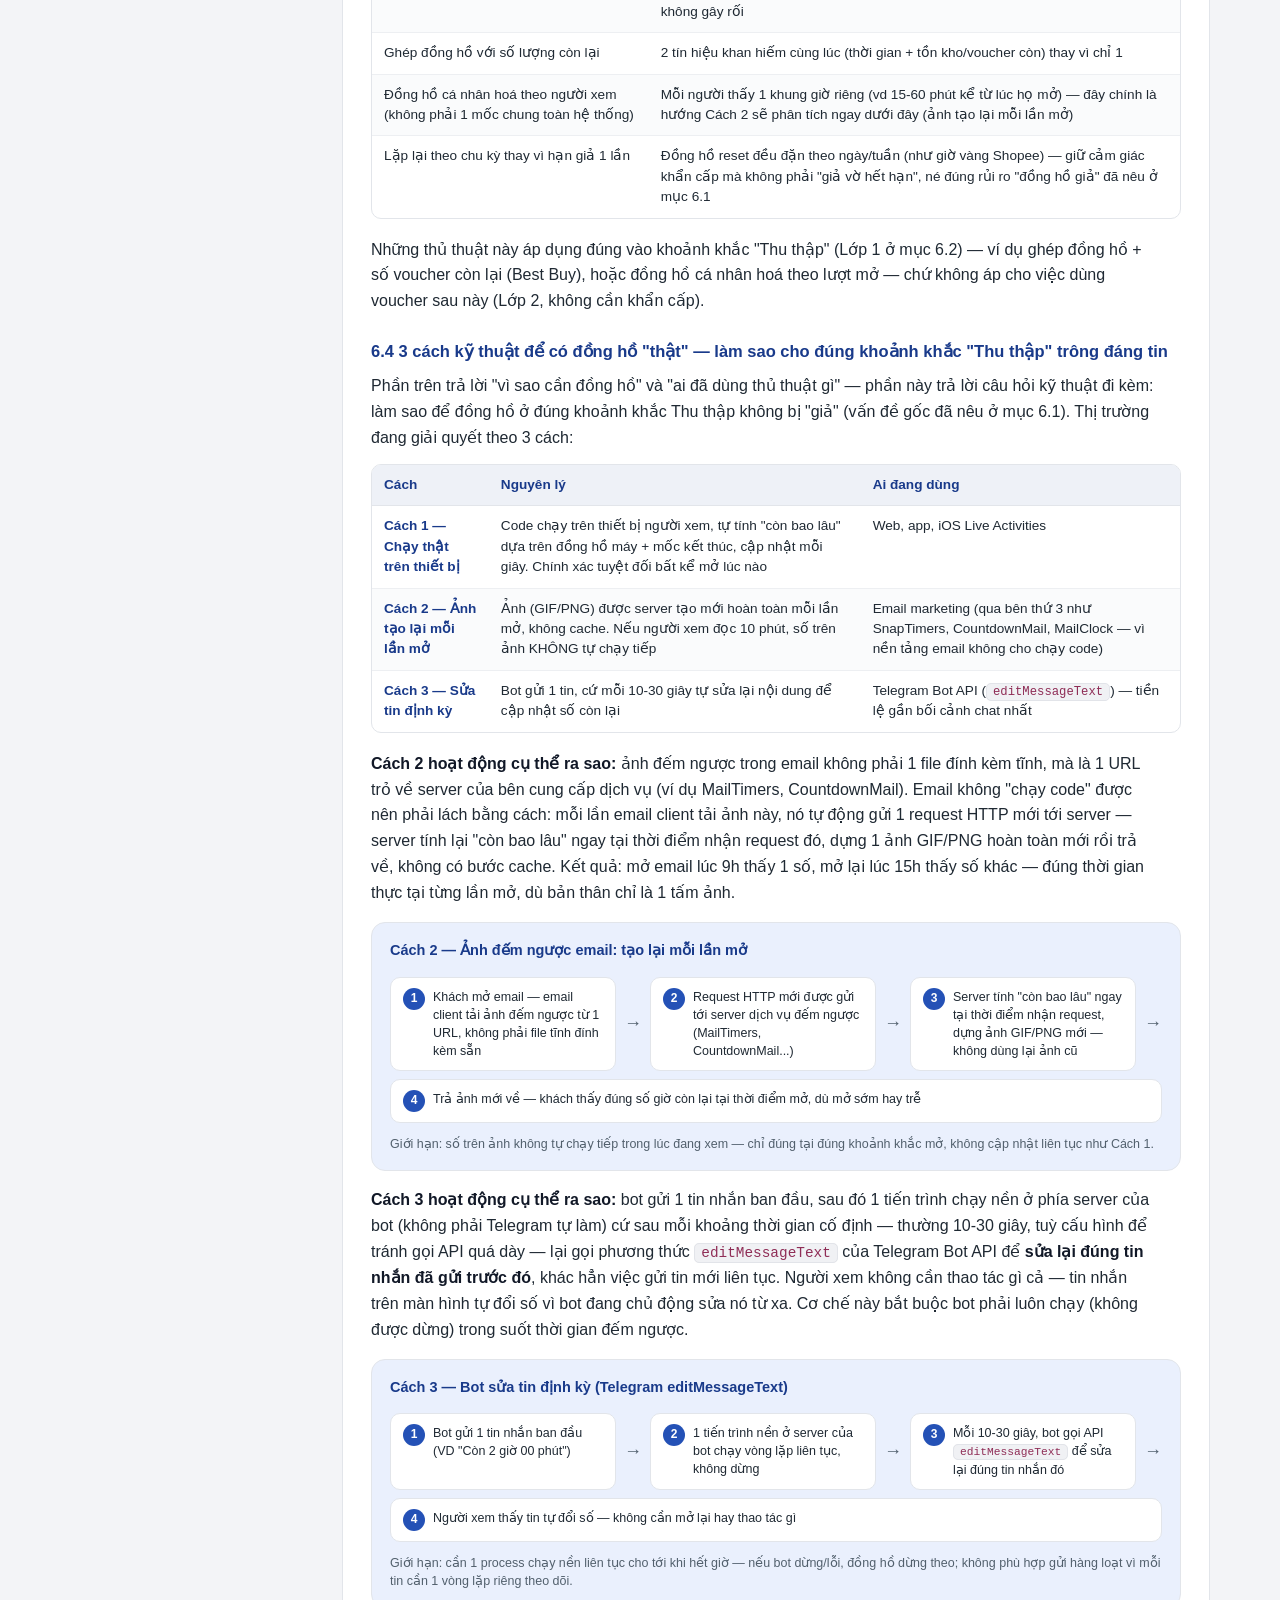
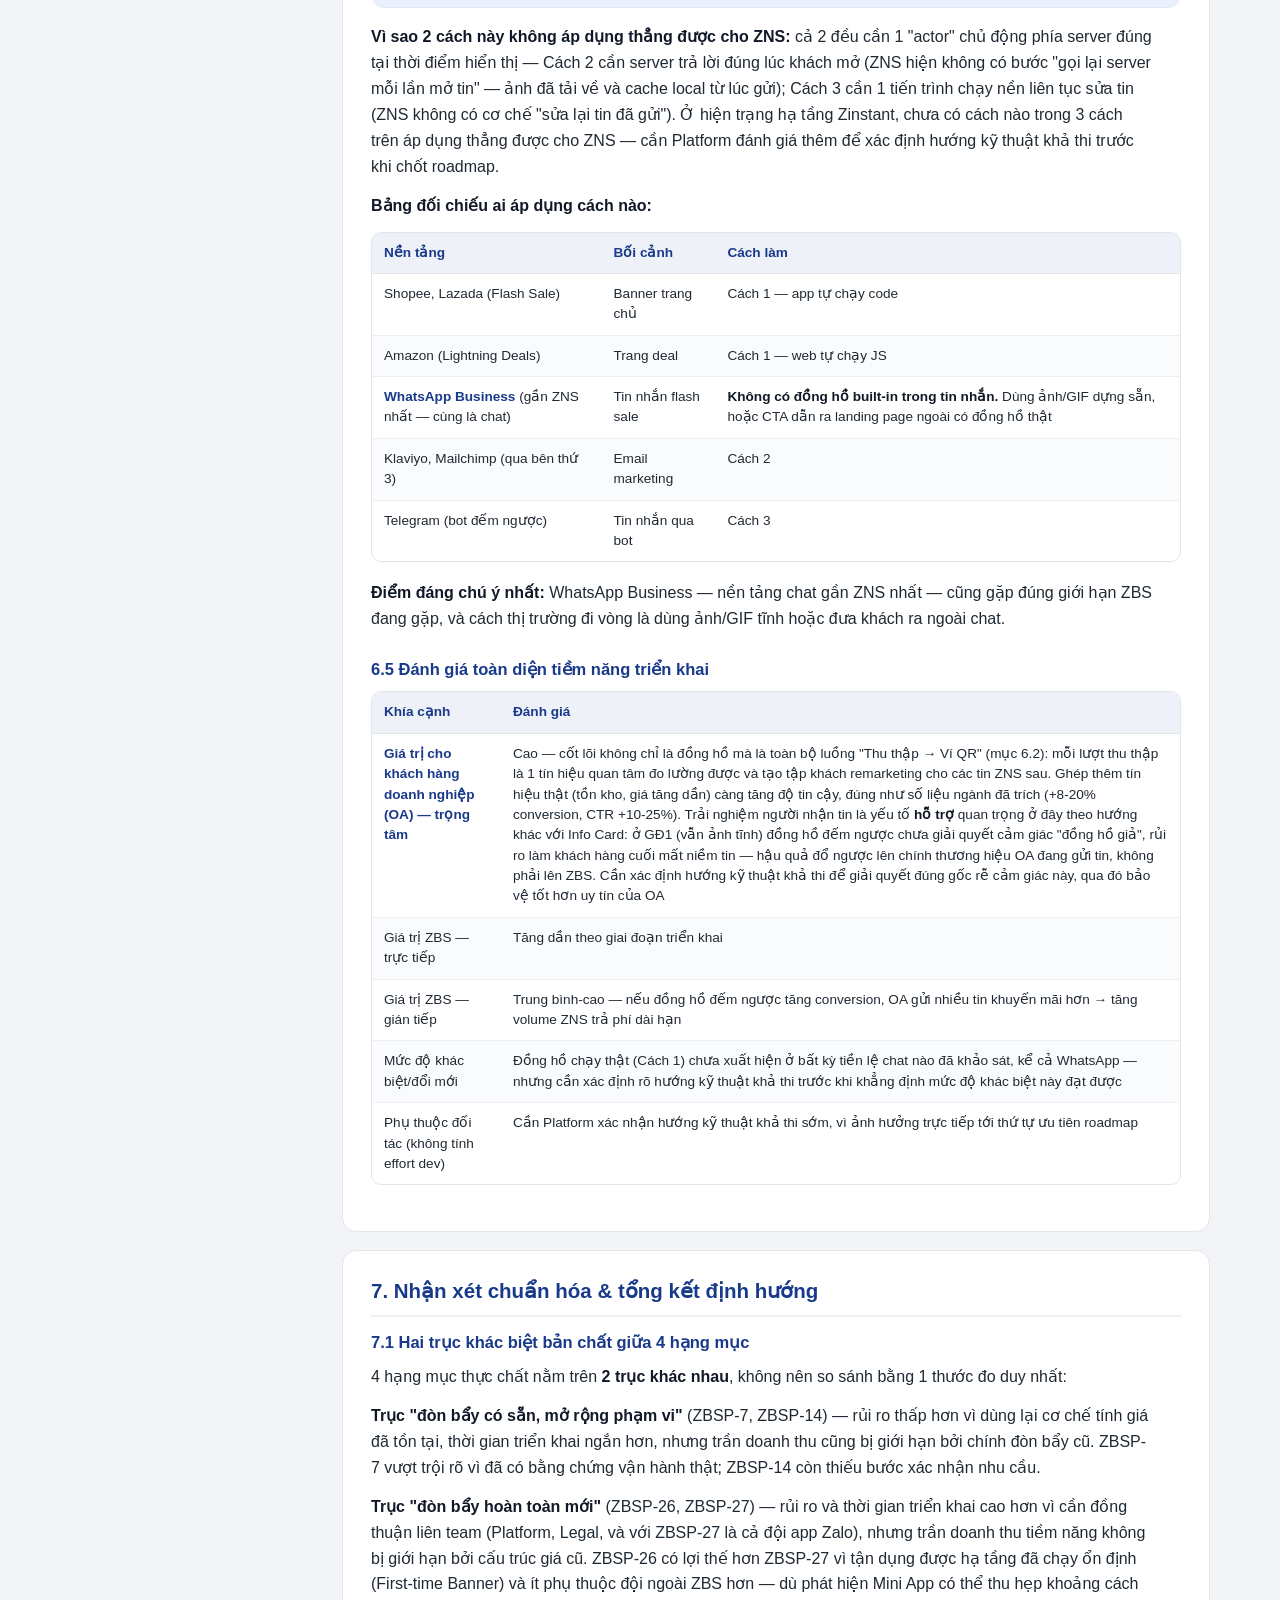
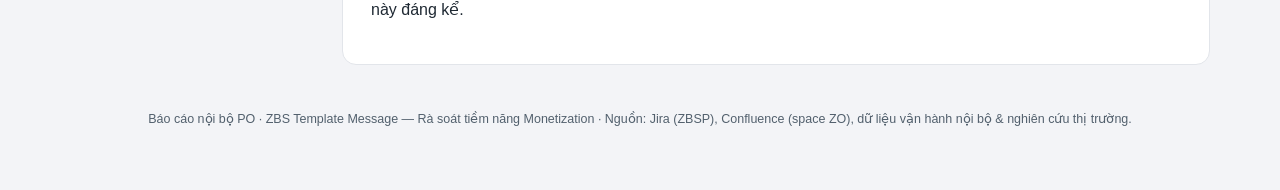
==== commit d718d708: "Mô tả thay đổi" ====
--- a/reports/zbs-template-monetization-baocao.html
+++ b/reports/zbs-template-monetization-baocao.html
@@ -849,6 +849,15 @@
 </tr>
 </thead>
 <tbody>
+<tr class="even">
+<td><span class="badge badge-basic">Cơ bản</span></td>
+<td><strong>Follow kèm thưởng — voucher tự lưu vào Ví QR</strong></td>
+<td>Bấm Follow không chỉ ghi nhận follow mà còn tự động lưu 1 voucher thưởng thẳng vào Ví QR đã tích hợp sẵn trên Zalo — không mở màn hình mới, không cần Mini App. 1 lượt bấm tạo ra 2 tín hiệu cùng lúc: follow + thu thập</td>
+<td>OA nhận cùng lúc 2 giá trị từ 1 hành động của khách — vừa có follower mới, vừa có 1 lượt "thu thập ưu đãi" đo lường được (tín hiệu remarketing) — cảm nhận rõ hơn hẳn so với chỉ có follower đơn thuần</td>
+<td>Thao tác vẫn rất nhẹ (1 lần bấm duy nhất), nhưng phần thưởng rõ ràng và tức thì — không cần chờ mở thêm màn hình nào</td>
+<td>Gộp được 2 dòng phí đang tách riêng trong cùng 1 lượt tương tác — phí hiển thị Info Card + phí Voucher module (100đ/tin, mục 1)</td>
+<td>Cao — chưa tiền lệ nào ghép "follow" và "thu thập voucher" thành đúng 1 hành động duy nhất, mà không cần đẩy qua Mini App như cách các ý tưởng nâng cao khác đang làm</td>
+</tr>
 <tr class="odd">
 <td><span class="badge badge-foundation">Nền tảng</span></td>
 <td><strong>Info Card cơ bản (baseline)</strong></td>
